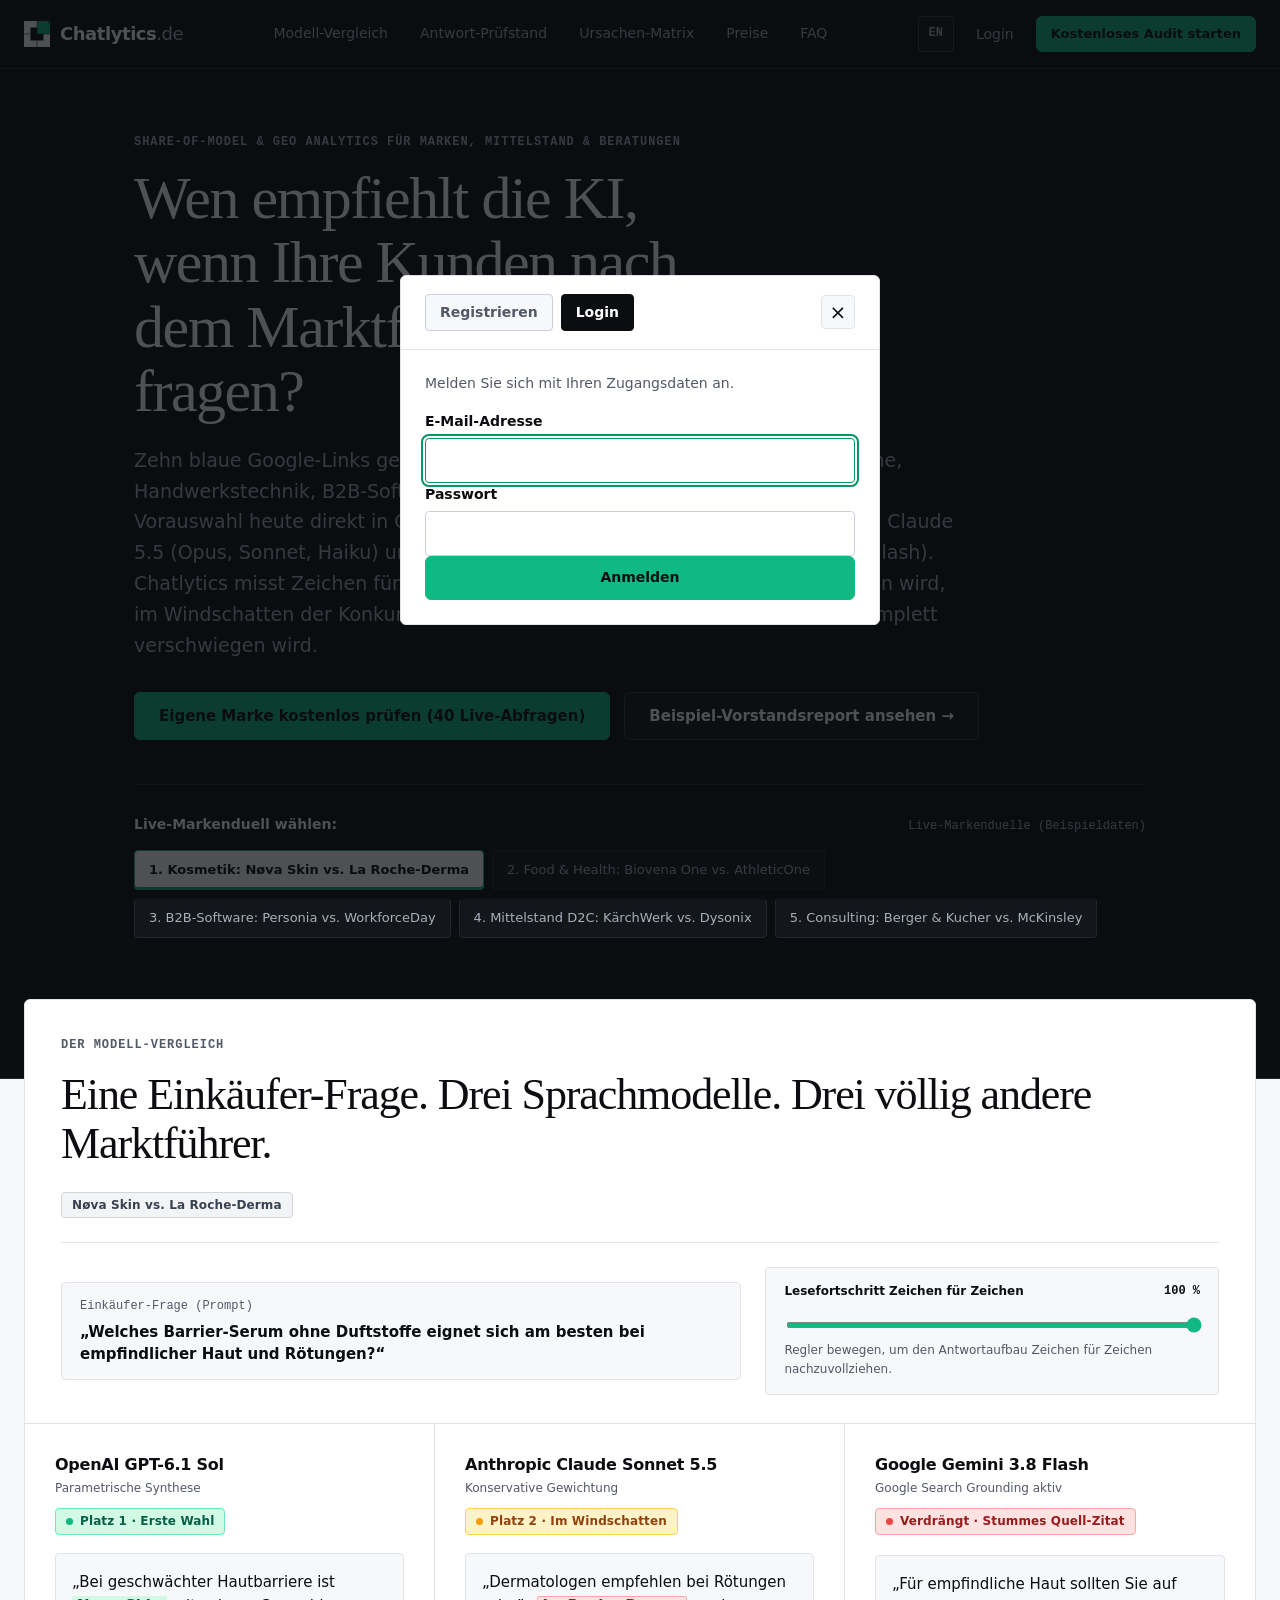
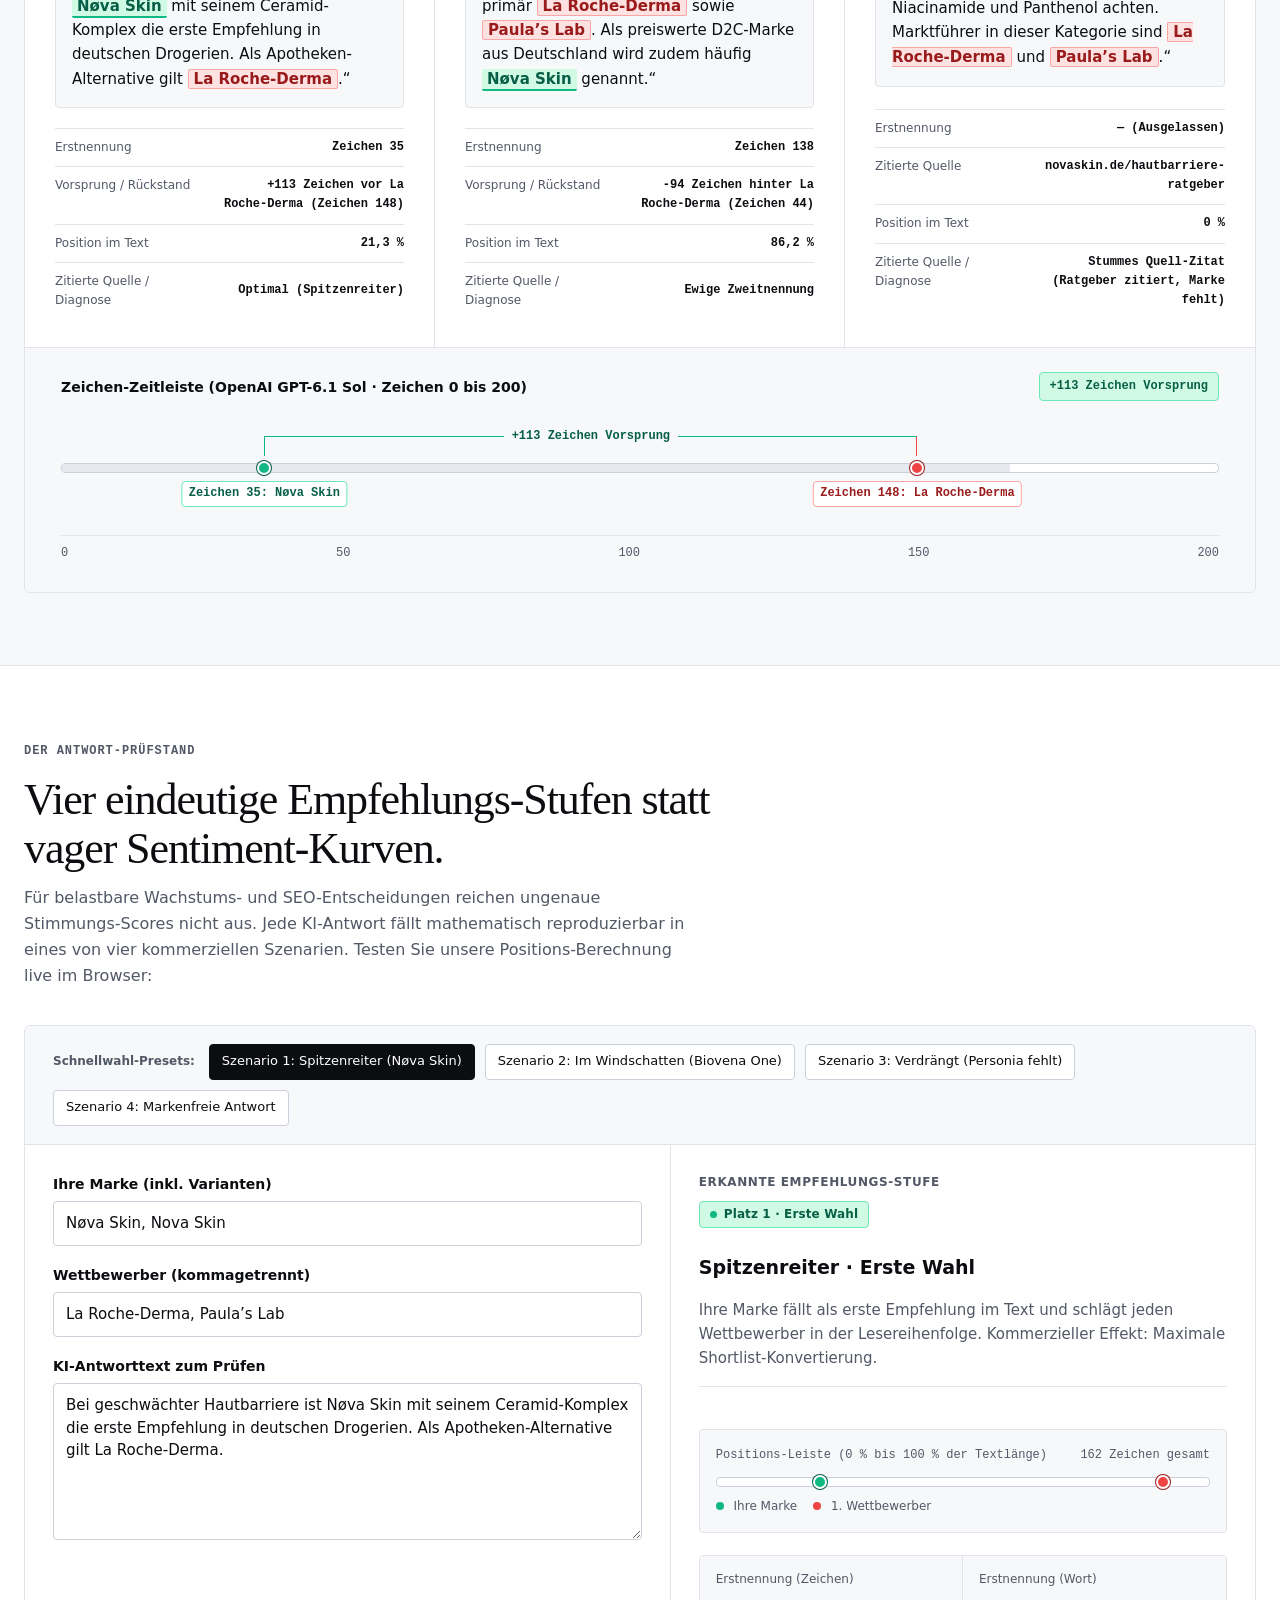
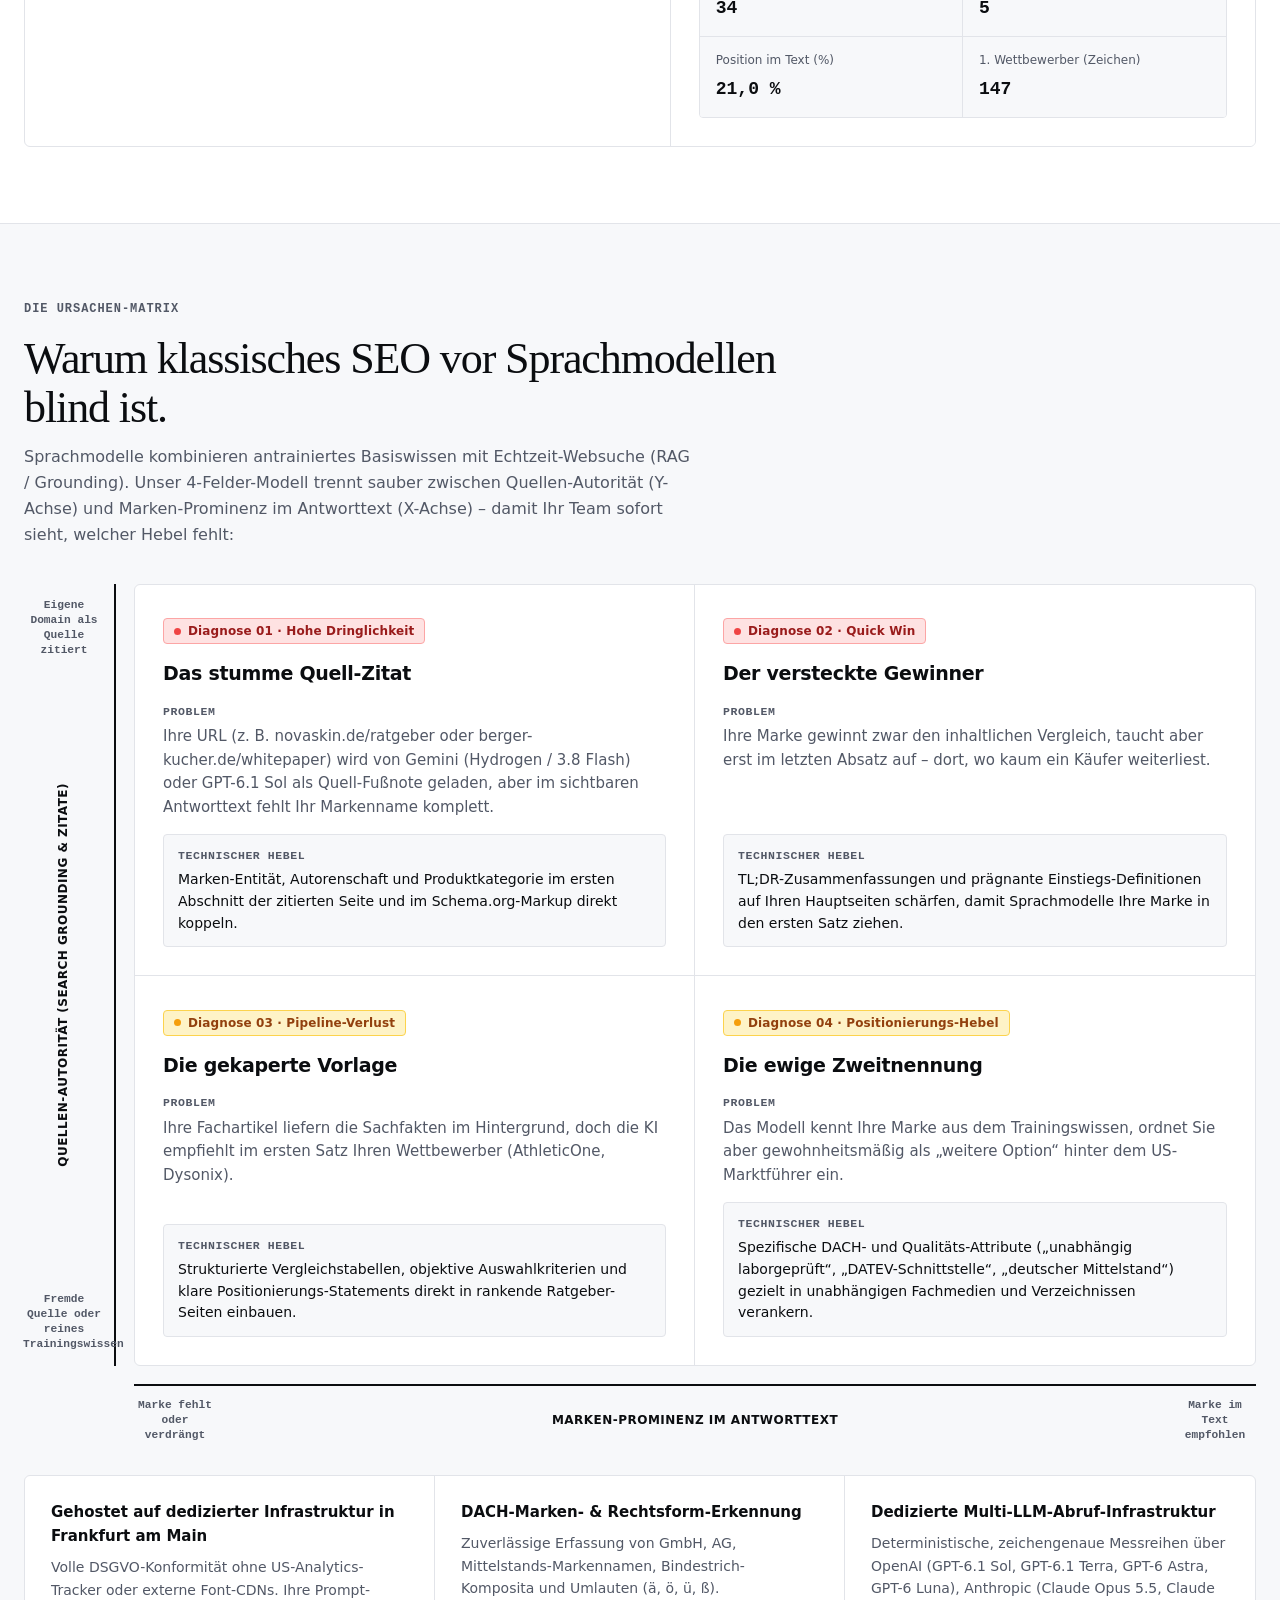
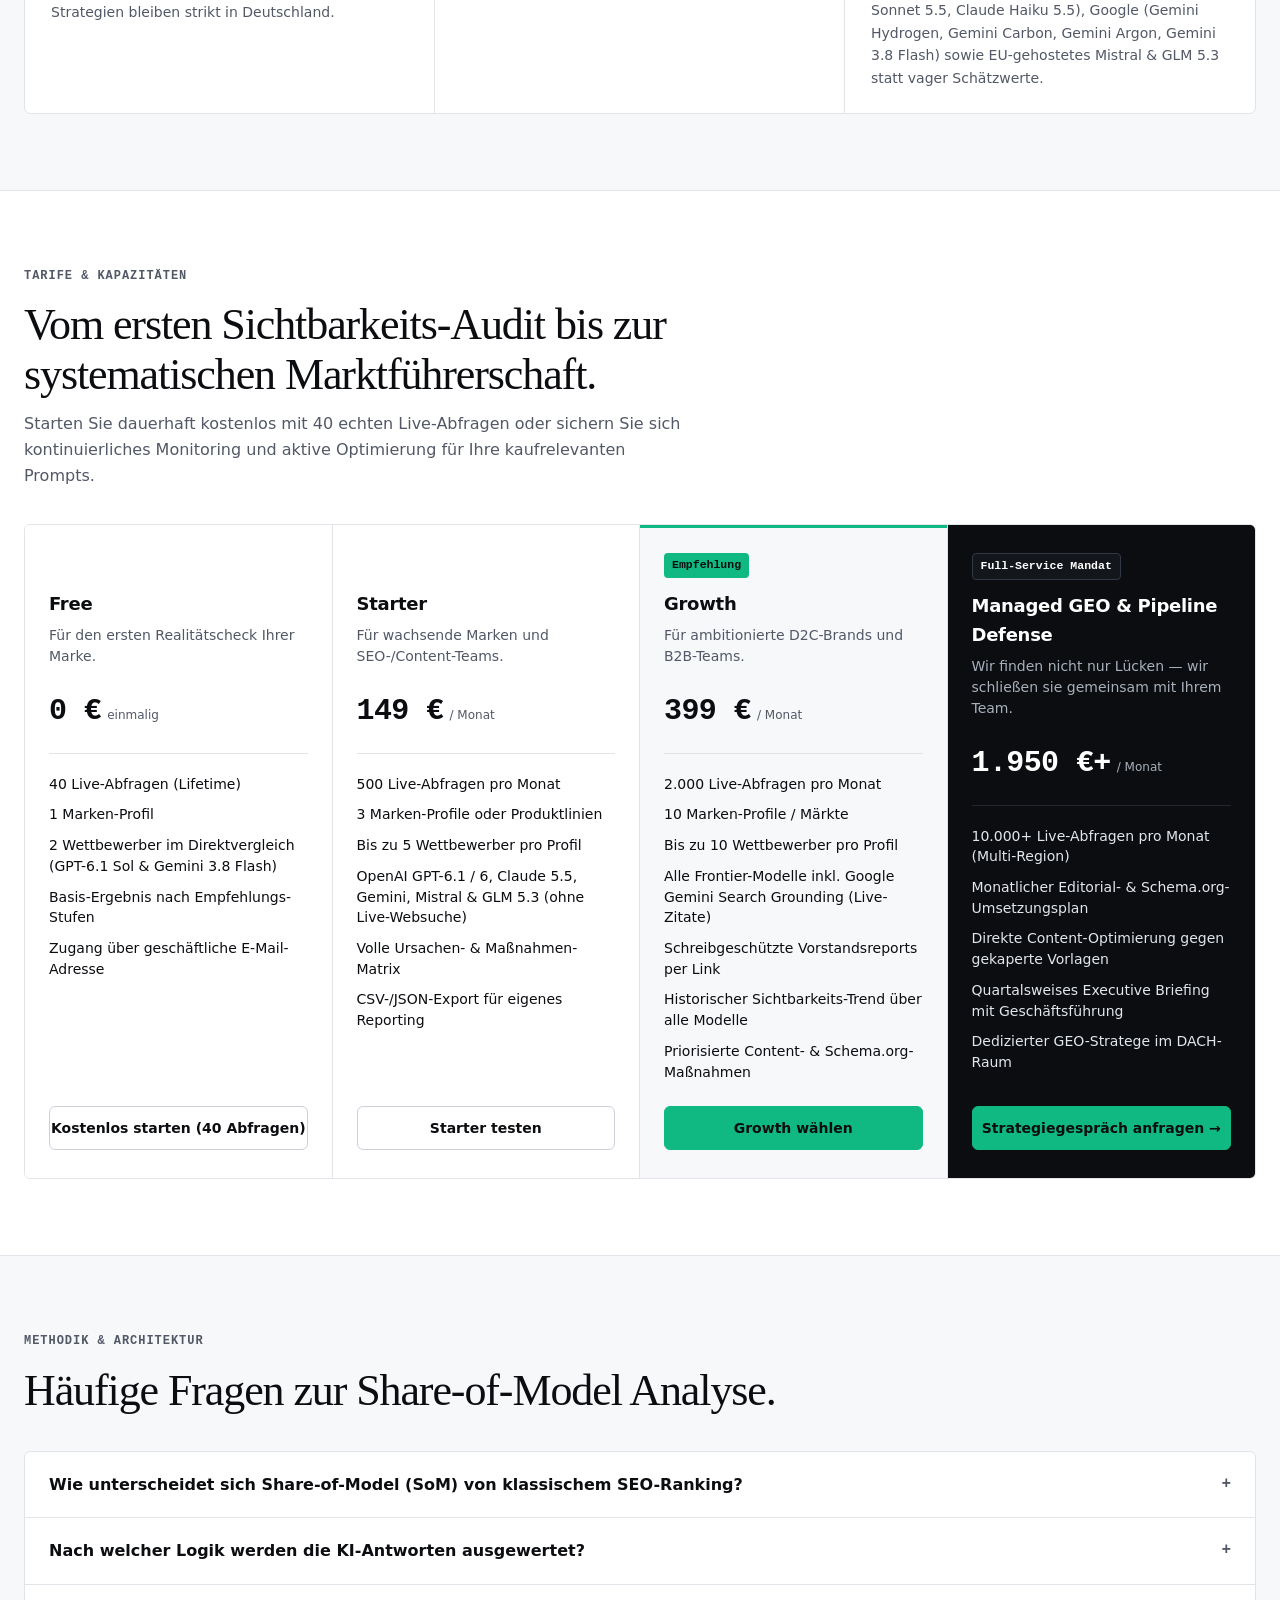
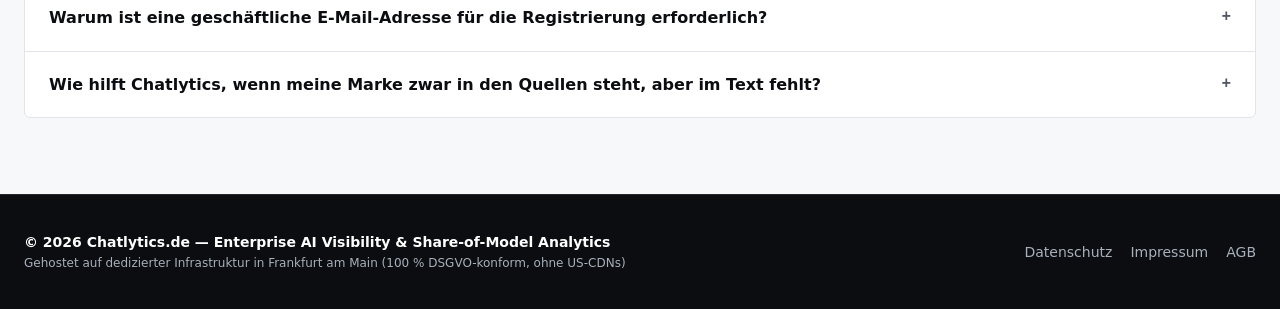
==== admin.html @ ea16ecf1 "feat: add input/output token telemetry and irreversible stop/archive/90d-delete lifecycle" ====
<!DOCTYPE html>
<html lang="de">
<head>
  <meta charset="UTF-8">
  <meta name="viewport" content="width=device-width, initial-scale=1.0">
  <title data-i18n="admin.meta_title">Chatlytics.de — Owner Cockpit & Systemverwaltung</title>
  <meta name="description" content="Chatlytics Owner Cockpit: Benutzerverwaltung, Guthabenanpassung, schreibgeschützte Vorstandsreport-Links und Demodaten-Generator.">
  <link rel="icon" href="assets/favicon.svg" type="image/svg+xml">
  <link rel="stylesheet" href="assets/css/app.css">
</head>
<body class="admin-body">
  <!-- Top Navigation Bar -->
  <header class="navbar">
    <div class="container navbar-inner">
      <div class="navbar-brand">
        <a href="index.html" class="logo" aria-label="Chatlytics.de Startseite">
          <svg class="logo-mark" width="26" height="26" viewBox="0 0 100 100" fill="none" aria-hidden="true">
            <g fill="currentColor">
              <path d="M0 0H49V25H25V49H0Z"/>
              <path d="M0 51H25V75H49V100H0Z"/>
              <path d="M51 75H75V51H100V100H51Z"/>
            </g>
            <path fill="#10B981" fill-rule="evenodd" d="M51 0H100V49H51ZM88.6 3.2H96.8V11.4Z"/>
          </svg>
          <span>Chatlytics<span class="logo-tld">.de</span></span>
        </a>
        <span class="badge badge-admin" data-i18n="admin.badge_owner">Owner Cockpit</span>
      </div>

      <nav class="navbar-nav" aria-label="Verwaltungsnavigation">
        <a href="dashboard.html" class="nav-link" data-i18n="nav.dashboard">Dashboard</a>
        <a href="admin.html" class="nav-link active" data-i18n="nav.admin">Administration</a>
      </nav>

      <div class="navbar-actions">
        <!-- Language Switcher -->
        <div class="lang-switch">
          <button id="btn-lang-de" type="button" class="btn-lang active" data-lang="de">DE</button>
          <span class="lang-divider">/</span>
          <button id="btn-lang-en" type="button" class="btn-lang" data-lang="en">EN</button>
        </div>

        <!-- Current User Profile & Logout -->
        <div class="user-profile-menu">
          <span id="nav-user-email" class="user-email-text">admin@chatlytics.de</span>
          <button id="btn-logout" type="button" class="btn btn-sm btn-dark-outline" data-i18n="auth.logout">Abmelden</button>
        </div>
      </div>
    </div>
  </header>

  <!-- Main Container -->
  <main class="container admin-main">
    <!-- Page Header & Action Bar -->
    <section class="admin-header-section">
      <div class="admin-header-text">
        <h1 data-i18n="admin.page_title">Owner Cockpit & Systemverwaltung</h1>
        <p class="admin-subtitle" data-i18n="admin.page_subtitle">
          Zentrale Verwaltung von Mandanten, Guthaben, schreibgeschützten Vorstandsreport-Links und Demodaten.
        </p>
      </div>
      <div class="admin-header-actions">
        <button id="btn-seed-demo" class="btn btn-primary btn-seed-demo">
          <svg width="13" height="13" viewBox="0 0 16 16" fill="none" stroke="currentColor" stroke-width="1.75" aria-hidden="true">
            <polygon points="9,1 3,9 8,9 7,15 13,7 8,7"/>
          </svg>
          <span id="btn-seed-demo-text" data-i18n="admin.btn_seed_demo">Demodaten generieren</span>
        </button>
      </div>
    </section>

    <!-- Platform KPI Overview Cards -->
    <section class="kpi-grid admin-kpi-grid" aria-label="Plattform Kennzahlen">
      <div class="kpi-card" id="card-kpi-users">
        <div class="kpi-label" data-i18n="admin.kpi_users_label">Registrierte Benutzer</div>
        <div class="kpi-value" id="kpi-total-users">—</div>
        <div class="kpi-subtext" data-i18n="admin.kpi_users_sub">Aktive Mandantenkonten</div>
      </div>

      <div class="kpi-card" id="card-kpi-configs">
        <div class="kpi-label" data-i18n="admin.kpi_configs_label">Tracking-Konfigurationen</div>
        <div class="kpi-value" id="kpi-total-configs">—</div>
        <div class="kpi-subtext" data-i18n="admin.kpi_configs_sub">Überwachte Prompt-Keywords</div>
      </div>

      <div class="kpi-card" id="card-kpi-runs">
        <div class="kpi-label" data-i18n="admin.kpi_runs_label">Ausgeführte Runs</div>
        <div class="kpi-value" id="kpi-total-runs">—</div>
        <div class="kpi-subtext" data-i18n="admin.kpi_runs_sub">LLM-Audits gesamt</div>
      </div>

      <div class="kpi-card" id="card-kpi-credits">
        <div class="kpi-label" data-i18n="admin.kpi_credits_label">Verfügbare Credits</div>
        <div class="kpi-value" id="kpi-total-credits">—</div>
        <div class="kpi-subtext" data-i18n="admin.kpi_credits_sub">Im Umlauf befindlich</div>
      </div>
    </section>

    <!-- User Directory Table Section -->
    <section class="admin-table-section">
      <div class="section-toolbar">
        <div class="toolbar-title-group">
          <h2 data-i18n="admin.table_title">Benutzerverzeichnis</h2>
          <span id="user-count-badge" class="badge badge-secondary">0 Benutzer</span>
        </div>

        <div class="toolbar-search-group">
          <label for="input-user-search" class="visually-hidden" data-i18n="admin.search_label">Benutzer suchen</label>
          <div class="search-input-wrapper">
            <span class="search-icon" aria-hidden="true">
              <svg width="14" height="14" viewBox="0 0 16 16" fill="none" stroke="currentColor" stroke-width="1.75">
                <circle cx="7" cy="7" r="4.5"/>
                <path d="M10.5 10.5L14 14"/>
              </svg>
            </span>
            <input 
              type="search" 
              id="input-user-search" 
              class="form-input search-input" 
              placeholder="Suche nach E-Mail oder Unternehmen..."
              data-i18n-placeholder="admin.search_placeholder"
              autocomplete="off"
            >
          </div>
        </div>
      </div>

      <!-- Users Table Wrapper (Responsive) -->
      <div class="table-responsive" id="users-table-container">
        <table class="table users-table" id="users-table">
          <thead>
            <tr>
              <th scope="col" style="width: 60px;">ID</th>
              <th scope="col" data-i18n="admin.col_email">E-Mail</th>
              <th scope="col" data-i18n="admin.col_company">Unternehmen</th>
              <th scope="col" data-i18n="admin.col_tier">Tarif</th>
              <th scope="col" data-i18n="admin.col_credits">Credits</th>
              <th scope="col" data-i18n="admin.col_runs">Runs</th>
              <th scope="col" data-i18n="admin.col_status">Status</th>
              <th scope="col" data-i18n="admin.col_created">Registriert</th>
              <th scope="col" class="text-right" data-i18n="admin.col_actions">Aktionen</th>
            </tr>
          </thead>
          <tbody id="users-tbody">
            <!-- Dynamically populated via assets/js/admin.js -->
          </tbody>
        </table>

        <!-- Empty State Container (Displayed when 0 users match) -->
        <div id="users-empty-state" class="empty-state" style="display: none;">
          <div class="empty-state-icon" aria-hidden="true">
            <svg width="22" height="22" viewBox="0 0 24 24" fill="none" stroke="currentColor" stroke-width="1.75">
              <circle cx="9" cy="8" r="4"/>
              <path d="M2 20c0-3.5 3.5-6 7-6s7 2.5 7 6M17 8a3 3 0 010 6M22 20c0-2.5-2-4.5-4.5-5"/>
            </svg>
          </div>
          <h3 class="empty-state-title" data-i18n="admin.empty_title">Keine Benutzerkonten gefunden</h3>
          <p class="empty-state-desc" data-i18n="admin.empty_desc">
            Es wurden keine Benutzerkonten gefunden. Passen Sie die Suche an oder generieren Sie realistische Demodaten.
          </p>
          <button id="btn-empty-seed-demo" class="btn btn-secondary">
            <span data-i18n="admin.btn_seed_demo">Demodaten generieren</span>
          </button>
        </div>
      </div>

      <!-- Pagination Controls -->
      <nav class="pagination-bar" id="users-pagination" aria-label="Benutzer Pagination">
        <button id="btn-page-prev" class="btn btn-sm btn-outline" disabled data-i18n="pagination.prev">← Zurück</button>
        <span id="page-indicator" class="page-indicator">Seite 1 von 1</span>
        <button id="btn-page-next" class="btn btn-sm btn-outline" disabled data-i18n="pagination.next">Weiter →</button>
      </nav>
    </section>
  </main>

  <!-- Credit Adjustment Modal Dialog -->
  <div id="credit-modal" class="modal-backdrop" style="display: none;" role="dialog" aria-modal="true" aria-labelledby="credit-modal-title">
    <div class="modal-dialog">
      <div class="modal-header">
        <h3 id="credit-modal-title" class="modal-title" data-i18n="admin.modal_credit_title">Credits anpassen</h3>
        <button type="button" class="btn-close" id="btn-credit-modal-close" aria-label="Schließen">✕</button>
      </div>
      <form id="form-adjust-credits" class="modal-body">
        <input type="hidden" id="credit-user-id" value="">
        <div class="form-info-row">
          <span class="info-label" data-i18n="admin.modal_user_label">Benutzer:</span>
          <strong id="credit-user-email" class="info-value">—</strong>
        </div>
        <div class="form-info-row">
          <span class="info-label" data-i18n="admin.modal_current_credits">Aktuelles Guthaben:</span>
          <span id="credit-current-balance" class="badge badge-primary">0</span>
        </div>

        <div class="form-group">
          <label for="input-credit-delta" class="form-label" data-i18n="admin.modal_delta_label">Guthaben-Änderung (Delta +/-):</label>
          <input 
            type="number" 
            id="input-credit-delta" 
            name="delta" 
            class="form-input" 
            placeholder="z. B. +50 oder -20" 
            required 
            step="1"
          >
          <small class="form-hint" data-i18n="admin.modal_delta_hint">
            Positive Werte addieren Credits, negative Werte ziehen Credits ab (minimaler Endwert: 0).
          </small>
        </div>

        <div class="form-group">
          <label for="input-credit-reason" class="form-label" data-i18n="admin.modal_reason_label">Begründung (optional):</label>
          <input 
            type="text" 
            id="input-credit-reason" 
            name="reason" 
            class="form-input" 
            placeholder="z. B. Testguthaben, Kulanz, Upgrade" 
            maxlength="255"
          >
        </div>

        <div class="modal-footer">
          <button type="button" id="btn-credit-cancel" class="btn btn-outline" data-i18n="common.cancel">Abbrechen</button>
          <button type="submit" id="btn-credit-submit" class="btn btn-primary" data-i18n="admin.modal_credit_save">Credits speichern</button>
        </div>
      </form>
    </div>
  </div>

  <!-- Magic Audit Link Generator Modal Dialog -->
  <div id="magic-audit-modal" class="modal-backdrop" style="display: none;" role="dialog" aria-modal="true" aria-labelledby="magic-modal-title">
    <div class="modal-dialog">
      <div class="modal-header">
        <h3 id="magic-modal-title" class="modal-title" data-i18n="admin.modal_magic_title">Vorstandsreport-Link</h3>
        <button type="button" class="btn-close" id="btn-magic-modal-close" aria-label="Schließen">✕</button>
      </div>
      <div class="modal-body">
        <p class="modal-description" data-i18n="admin.modal_magic_desc">
          Dieser sichere Link gewährt schreibgeschützten Zugriff auf das Client-Dashboard dieses Kontos ohne Anmeldedaten:
        </p>
        <div class="share-url-container">
          <input type="text" id="input-magic-url" class="form-input magic-url-input" readonly>
          <button id="btn-copy-magic-url" class="btn btn-secondary">
            <span id="btn-copy-magic-text" data-i18n="admin.modal_magic_copy">Kopieren</span>
          </button>
        </div>
        <div class="magic-link-test-row">
          <a id="link-magic-preview" href="#" target="_blank" rel="noopener noreferrer" class="link-preview" data-i18n="admin.modal_magic_open">
            In neuem Tab öffnen ↗
          </a>
        </div>
      </div>
      <div class="modal-footer">
        <button type="button" id="btn-magic-close" class="btn btn-outline" data-i18n="common.close">Schließen</button>
      </div>
    </div>
  </div>

  <!-- Per-User Run & Token Telemetry Inspector Modal -->
  <div id="run-token-modal" class="modal-backdrop" style="display: none;" role="dialog" aria-modal="true" aria-labelledby="run-token-modal-title">
    <div class="modal-dialog" style="max-width: 980px; width: 95%;">
      <div class="modal-header">
        <h3 id="run-token-modal-title" class="modal-title" data-i18n="admin.modal_tokens_title">Runs &amp; Token-Telemetrie (Prompt / Brand-Keyword Paar pro LLM)</h3>
        <button type="button" class="btn-close" id="btn-run-token-modal-close" aria-label="Schließen">✕</button>
      </div>
      <div class="modal-body">
        <div class="form-info-row" style="display: flex; justify-content: space-between; align-items: center; flex-wrap: wrap; gap: 0.75rem; margin-bottom: 1rem;">
          <div>
            <span class="info-label" data-i18n="admin.modal_user_label">Benutzer:</span>
            <strong id="run-token-user-email" class="info-value font-mono">—</strong>
          </div>
          <div>
            <span class="info-label">Physische Tabelle:</span>
            <code id="run-token-table-name" class="badge badge-secondary font-mono">user_results_0</code>
          </div>
        </div>

        <div class="kpi-grid" style="grid-template-columns: repeat(auto-fit, minmax(170px, 1fr)); gap: 0.75rem; margin-bottom: 1rem;">
          <div class="card kpi-card" style="padding: 0.75rem 1rem;">
            <span class="kpi-title">Gesamt-Runs</span>
            <div class="kpi-value font-mono" id="run-token-total-runs" style="font-size: 1.35rem;">0</div>
          </div>
          <div class="card kpi-card" style="padding: 0.75rem 1rem;">
            <span class="kpi-title">Input Tokens (Gesamt)</span>
            <div class="kpi-value font-mono" id="run-token-total-input" style="font-size: 1.35rem;">0</div>
          </div>
          <div class="card kpi-card" style="padding: 0.75rem 1rem;">
            <span class="kpi-title">Output Tokens (Gesamt)</span>
            <div class="kpi-value font-mono" id="run-token-total-output" style="font-size: 1.35rem;">0</div>
          </div>
          <div class="card kpi-card" style="padding: 0.75rem 1rem;">
            <span class="kpi-title">Cached Input Tokens</span>
            <div class="kpi-value font-mono" id="run-token-total-cached" style="font-size: 1.35rem;">0</div>
          </div>
        </div>

        <div class="table-responsive" style="max-height: 440px; overflow-y: auto;">
          <table class="data-table" id="run-token-table">
            <thead>
              <tr>
                <th>Zeitpunkt</th>
                <th>Konfiguration</th>
                <th>Marke &amp; Prompt</th>
                <th>LLM / Strategie</th>
                <th class="text-right">Input Tokens</th>
                <th class="text-right">Output Tokens</th>
                <th class="text-right">Cached Tokens</th>
              </tr>
            </thead>
            <tbody id="run-token-tbody">
              <tr>
                <td colspan="7" class="text-center text-muted">Keine Run-Daten geladen.</td>
              </tr>
            </tbody>
          </table>
        </div>
      </div>
      <div class="modal-footer">
        <button type="button" id="btn-run-token-close" class="btn btn-outline" data-i18n="common.close">Schließen</button>
      </div>
    </div>
  </div>

  <!-- Toast Notification Container -->
  <div id="toast-container" class="toast-container" aria-live="polite" aria-atomic="true"></div>

  <footer class="footer">
    <div class="container footer-inner">
      <div class="footer-brand" data-i18n="footer.copyright">© 2026 Chatlytics.de — Share-of-Model &amp; GEO Intelligence</div>
      <div class="footer-infra" data-i18n="footer.infra">Gehostet auf dedizierter Infrastruktur in Frankfurt am Main · Keine externen Font-CDNs oder Drittanbieter-Tracker.</div>
    </div>
  </footer>

  <!-- Modular Scripts -->
  <script type="module" src="assets/js/notifications.js"></script>
  <script type="module" src="assets/js/i18n.js"></script>
  <script type="module" src="assets/js/api-client.js"></script>
  <script type="module" src="assets/js/auth.js"></script>
  <script defer src="assets/js/admin.js"></script>
</body>
</html>
---- assets/css/app.css ----
/**
 * assets/css/app.css
 * Chatlytics.de — Semantic Design System (Obsidian / Alabaster / First Choice Emerald)
 *
 * Design Principles:
 * - Semantic token architecture (--bg-canvas, --bg-surface, --text-primary, --color-primary, etc.)
 *   enabling effortless Light/Dark Mode switching via [data-theme="dark"].
 * - Neutrals: Obsidian (#0B0D10), Alabaster (#F7F8FA), Slate Gray (#525866), Hairline Border (#E2E4E9).
 * - Brand & Action: First Choice Emerald (#10B981) with WCAG AAA Obsidian ink (#0B0D10).
 * - Semantic Feedback: Success (#10B981), Warning (#F59E0B), Error (#EF4444).
 * - 100% Zero-CDN self-contained font stacks, structural 1px hairlines, and WCAG 2.2 AA/AAA contrast.
 */

/* ==========================================================================
   1. DESIGN TOKENS (Semantic Theme Layer + Legacy Aliases)
   ========================================================================== */
:root,
[data-theme="light"] {
  /* Semantic Surface & Canvas Tokens */
  --bg-canvas:                 #F7F8FA; /* Alabaster / Off-White */
  --bg-surface:                #FFFFFF; /* Analytical surface / card */
  --bg-surface-subtle:         #F1F3F6;
  --bg-surface-hover:          #E8ECF2;
  --bg-progress-track:         #E6EAF0;
  --bg-inverse:                #0B0D10; /* Obsidian / Tiefschwarz */
  --bg-inverse-elevated:       #13161B;
  --bg-inverse-hover:          #1A1E26;
  --bg-overlay:                rgba(11, 13, 16, 0.72);

  /* Semantic Typography Tokens */
  --text-primary:              #0B0D10; /* Obsidian headings & primary values */
  --text-secondary:            #525866; /* Slate Gray body copy & secondary labels */
  --text-muted:                #646B7A; /* Tertiary metadata (AA compliant) */
  --text-on-inverse:           #FFFFFF;
  --text-on-inverse-secondary: #A8B0BC;
  --text-on-inverse-muted:     #949BA6;
  --text-on-inverse-soft:      #E2E6ED;

  /* Semantic Border Tokens */
  --border-default:            #E2E4E9; /* Hairline Border */
  --border-strong:             #CBD0DA;
  --border-inverse:            #22262E;
  --border-inverse-strong:     #323844;

  /* Primary Brand & Interaction Tokens (First Choice Emerald) */
  --color-primary:             #10B981;
  --color-primary-hover:       #0EA572;
  --color-primary-fg:          #0B0D10; /* 7.53:1 WCAG AAA contrast on #10B981 */
  --color-primary-text:        #047857; /* 5.48:1 WCAG AA link text on #FFFFFF */
  --color-focus-ring:          #059669; /* 3.77:1 UI component contrast on #FFFFFF */
  --color-primary-tint:        #D1FAE5;
  --color-primary-border:      #6EE7B7;

  /* Semantic Status & Feedback Tokens */
  --color-success:             #10B981;
  --color-success-bg:          #D1FAE5;
  --color-success-border:      #6EE7B7;
  --color-success-text:        #065F46;

  --color-warning:             #F59E0B;
  --color-warning-bg:          #FEF3C7;
  --color-warning-border:      #FCD34D;
  --color-warning-text:        #92400E;

  --color-error:               #EF4444;
  --color-error-bg:            #FEE2E2;
  --color-error-border:        #FCA5A5;
  --color-error-text:          #991B1B;

  --color-neutral:             #525866;
  --color-neutral-bg:          #F3F4F6;
  --color-neutral-border:      #D1D5DB;
  --color-neutral-text:        #374151;

  /* Legacy Alias Tokens (Backwards Compatibility) */
  --bg-obsidian:               var(--bg-inverse);
  --bg-obsidian-elevated:      var(--bg-inverse-elevated);
  --bg-obsidian-hover:         var(--bg-inverse-hover);
  --border-obsidian:           var(--border-inverse);
  --border-obsidian-light:     var(--border-inverse-strong);
  --text-primary-light:        var(--text-on-inverse);
  --text-secondary-light:      var(--text-on-inverse-secondary);
  --text-muted-light:          var(--text-on-inverse-muted);
  --bg-alabaster:              var(--bg-canvas);
  --bg-paper:                  var(--bg-surface);
  --bg-subtle:                 var(--bg-surface-subtle);
  --border-hairline:           var(--border-default);
  --border-hairline-strong:    var(--border-strong);
  --text-primary-dark:         var(--text-primary);
  --text-secondary-dark:       var(--text-secondary);
  --text-tertiary-dark:        var(--text-muted);
  --accent-action:             var(--color-primary);
  --accent-action-hover:       var(--color-primary-hover);
  --accent-focus:              var(--color-focus-ring);
  --accent-link:               var(--color-primary-text);
  --status-win-text:           var(--color-success-text);
  --status-win-bg:             var(--color-success-bg);
  --status-win-border:         var(--color-success-border);
  --status-win-dot:            var(--color-success);
  --status-halo-text:          var(--color-warning-text);
  --status-halo-bg:            var(--color-warning-bg);
  --status-halo-border:        var(--color-warning-border);
  --status-halo-dot:           var(--color-warning);
  --status-loss-text:          var(--color-error-text);
  --status-loss-bg:            var(--color-error-bg);
  --status-loss-border:        var(--color-error-border);
  --status-loss-dot:           var(--color-error);
  --status-neutral-text:       var(--color-neutral-text);
  --status-neutral-bg:         var(--color-neutral-bg);
  --status-neutral-border:     var(--color-neutral-border);
  --status-neutral-dot:        var(--color-neutral);

  /* Typography Stacks (Zero-CDN Local-First + System Fallbacks) */
  --font-serif: 'Instrument Serif', 'Newsreader', Georgia, 'Times New Roman', serif;
  --font-sans:  'Plus Jakarta Sans', 'Inter', system-ui, -apple-system, BlinkMacSystemFont, "Segoe UI", Roboto, "Helvetica Neue", Arial, sans-serif;
  --font-mono:  'JetBrains Mono', ui-monospace, 'SFMono-Regular', Menlo, Monaco, Consolas, "Liberation Mono", "Courier New", monospace;

  /* Fluid Type Scale */
  --text-xs:   0.75rem;                                    /* 12px */
  --text-sm:   0.875rem;                                   /* 14px */
  --text-base: 1rem;                                       /* 16px */
  --text-lg:   clamp(1.0625rem, 0.35vw + 0.98rem, 1.1875rem);
  --text-xl:   clamp(1.1875rem, 0.6vw + 1.04rem, 1.375rem);
  --text-2xl:  clamp(1.5rem, 1.4vw + 1.15rem, 2.05rem);
  --text-3xl:  clamp(1.85rem, 2.3vw + 1.25rem, 2.75rem);
  --text-hero: clamp(2.35rem, 3.6vw + 1.3rem, 3.75rem);

  /* Spacing & Layout */
  --container-max: 1280px;
  --radius-sm:     4px;
  --radius-md:     6px;
  --radius-lg:     8px;
  --radius-pill:   9999px;

  /* Transitions */
  --ease-out:        cubic-bezier(0.22, 1, 0.36, 1);
  --transition-fast: 150ms var(--ease-out);
  --transition-med:  240ms var(--ease-out);
}

/* Dark Mode Semantic Overrides */
[data-theme="dark"] {
  --bg-canvas:                 #0B0D10;
  --bg-surface:                #13161B;
  --bg-surface-subtle:         #1A1E26;
  --bg-surface-hover:          #222732;
  --bg-progress-track:         #22262E;
  --bg-overlay:                rgba(11, 13, 16, 0.84);

  --text-primary:              #F7F8FA;
  --text-secondary:            #A8B0BC;
  --text-muted:                #949BA6;

  --border-default:            #22262E;
  --border-strong:             #323844;

  --color-primary-text:        #34D399;
  --color-focus-ring:          #10B981;
  --color-primary-tint:        rgba(16, 185, 129, 0.14);
  --color-primary-border:      #065F46;

  --color-success-bg:          rgba(16, 185, 129, 0.14);
  --color-success-border:      #065F46;
  --color-success-text:        #6EE7B7;

  --color-warning-bg:          rgba(245, 158, 11, 0.14);
  --color-warning-border:      #92400E;
  --color-warning-text:        #FCD34D;

  --color-error-bg:            rgba(239, 68, 68, 0.14);
  --color-error-border:        #991B1B;
  --color-error-text:          #FCA5A5;

  --color-neutral-bg:          #1A1E26;
  --color-neutral-border:      #323844;
  --color-neutral-text:        #CBD5E1;
}

/* ==========================================================================
   2. RESET & BASE TYPOGRAPHY
   ========================================================================== */
*,
*::before,
*::after {
  box-sizing: border-box;
}

html {
  scroll-behavior: smooth;
  -webkit-text-size-adjust: 100%;
}

body {
  margin: 0;
  font-family: var(--font-sans);
  font-size: var(--text-base);
  line-height: 1.6;
  color: var(--text-primary);
  background-color: var(--bg-canvas);
  -webkit-font-smoothing: antialiased;
  -moz-osx-font-smoothing: grayscale;
}

h1, h2, h3, h4, p, ul, ol, figure, blockquote {
  margin: 0;
}

ul, ol {
  padding: 0;
  list-style: none;
}

a {
  color: inherit;
  text-decoration: none;
}

button,
input,
select,
textarea {
  font: inherit;
  color: inherit;
}

button {
  cursor: pointer;
}

input[type="checkbox"],
input[type="radio"] {
  accent-color: var(--color-primary);
}

.legal-prose a,
.modal-body a[href^="mailto:"],
.link-preview {
  color: var(--color-primary-text);
  text-decoration: underline;
  text-underline-offset: 2px;
}

.legal-prose a:hover,
.modal-body a[href^="mailto:"]:hover,
.link-preview:hover {
  color: var(--color-primary);
}

/* Accessible Skip Link */
.skip-link {
  position: absolute;
  top: -100px;
  left: 16px;
  z-index: 9999;
  padding: 10px 16px;
  background: var(--bg-surface);
  color: var(--text-primary);
  border: 2px solid var(--color-focus-ring);
  border-radius: var(--radius-sm);
  font-size: var(--text-sm);
  font-weight: 600;
}

.skip-link:focus {
  top: 12px;
}

:focus-visible {
  outline: 2px solid var(--color-focus-ring);
  outline-offset: 2px;
}

.sr-only,
.visually-hidden {
  position: absolute;
  width: 1px;
  height: 1px;
  padding: 0;
  margin: -1px;
  overflow: hidden;
  clip: rect(0, 0, 0, 0);
  white-space: nowrap;
  border: 0;
}

.hidden {
  display: none !important;
}

.font-mono {
  font-family: var(--font-mono);
  font-variant-numeric: tabular-nums;
}

.font-serif {
  font-family: var(--font-serif);
}

.text-xs { font-size: var(--text-xs); }
.text-sm { font-size: var(--text-sm); }
.text-right { text-align: right; }
.text-center { text-align: center; }
.text-muted { color: var(--text-secondary); }

/* Scroll target offset below sticky header */
[id] {
  scroll-margin-top: 84px;
}

/* ==========================================================================
   3. CONTAINERS & GRID STRUCTURE
   ========================================================================== */
.container {
  width: 100%;
  max-width: var(--container-max);
  margin-inline: auto;
  padding-inline: 24px;
}

.container-fluid {
  width: 100%;
  max-width: 1440px;
  margin-inline: auto;
  padding-inline: 24px;
}

/* ==========================================================================
   4. BUTTONS & SEMANTIC BADGES
   ========================================================================== */
.btn {
  display: inline-flex;
  align-items: center;
  justify-content: center;
  gap: 8px;
  min-height: 44px;
  padding: 10px 20px;
  border-radius: var(--radius-md);
  border: 1px solid transparent;
  font-size: var(--text-sm);
  font-weight: 600;
  line-height: 1.2;
  transition: background-color var(--transition-fast), border-color var(--transition-fast), color var(--transition-fast), transform var(--transition-fast);
  white-space: nowrap;
}

.btn:disabled {
  opacity: 0.55;
  cursor: not-allowed;
}

.btn-sm {
  min-height: 36px;
  padding: 7px 14px;
  font-size: 0.8125rem;
}

.btn-lg {
  min-height: 48px;
  padding: 13px 24px;
  font-size: 0.9375rem;
}

.btn-block {
  width: 100%;
}

/* Primary Action (First Choice Emerald #10B981 with Obsidian AAA Ink) */
.btn-primary {
  background-color: var(--color-primary);
  color: var(--color-primary-fg);
  border-color: var(--color-primary);
}

.btn-primary:hover:not(:disabled) {
  background-color: var(--color-primary-hover);
  border-color: var(--color-primary-hover);
}

/* Primary Action on Dark Obsidian Surfaces */
.btn-light {
  background-color: var(--text-on-inverse);
  color: var(--text-primary);
  border-color: var(--text-on-inverse);
}

.btn-light:hover:not(:disabled) {
  background-color: var(--text-on-inverse-soft);
  border-color: var(--text-on-inverse-soft);
}

/* Secondary / Outline Buttons */
.btn-secondary {
  background-color: var(--bg-surface);
  color: var(--text-primary);
  border-color: var(--border-strong);
}

.btn-secondary:hover:not(:disabled) {
  background-color: var(--bg-surface-subtle);
  border-color: var(--text-primary);
}

.btn-outline {
  background-color: transparent;
  color: var(--text-primary);
  border-color: var(--border-strong);
}

.btn-outline:hover:not(:disabled) {
  background-color: var(--bg-surface-subtle);
}

.btn-dark-outline {
  background-color: var(--bg-inverse-elevated);
  color: var(--text-on-inverse);
  border-color: var(--border-inverse-strong);
}

.btn-dark-outline:hover:not(:disabled) {
  background-color: var(--bg-inverse-hover);
  border-color: var(--text-on-inverse-secondary);
}

.btn-ghost {
  background-color: transparent;
  color: var(--text-secondary);
  border-color: transparent;
}

.btn-ghost:hover:not(:disabled) {
  color: var(--text-primary);
  background-color: var(--bg-surface-subtle);
}

.btn-ghost-light {
  background-color: transparent;
  color: var(--text-on-inverse-secondary);
  border-color: transparent;
}

.btn-ghost-light:hover:not(:disabled) {
  color: var(--text-on-inverse);
  background-color: var(--bg-inverse-elevated);
}

/* Semantic Status Badges (Empfehlungs-Stufen & Diagnose) */
.badge,
.status-badge {
  display: inline-flex;
  align-items: center;
  gap: 7px;
  padding: 4px 10px;
  border-radius: var(--radius-sm);
  border: 1px solid var(--color-neutral-border);
  background-color: var(--color-neutral-bg);
  color: var(--color-neutral-text);
  font-size: var(--text-xs);
  font-weight: 600;
  line-height: 1.35;
  letter-spacing: 0.01em;
}

.status-dot {
  width: 7px;
  height: 7px;
  border-radius: 50%;
  flex-shrink: 0;
  background-color: var(--color-neutral);
}

.status-win,
.mece-direct-win,
.geo-none {
  background-color: var(--color-success-bg);
  color: var(--color-success-text);
  border-color: var(--color-success-border);
}
.status-win .status-dot,
.mece-direct-win .status-dot,
.geo-none .status-dot {
  background-color: var(--color-success);
}

.status-halo,
.mece-brand-halo,
.geo-trap,
.geo-buried {
  background-color: var(--color-warning-bg);
  color: var(--color-warning-text);
  border-color: var(--color-warning-border);
}
.status-halo .status-dot,
.mece-brand-halo .status-dot,
.geo-trap .status-dot,
.geo-buried .status-dot {
  background-color: var(--color-warning);
}

.status-loss,
.mece-competitor-takeover,
.geo-blindspot,
.geo-hijack {
  background-color: var(--color-error-bg);
  color: var(--color-error-text);
  border-color: var(--color-error-border);
}
.status-loss .status-dot,
.mece-competitor-takeover .status-dot,
.geo-blindspot .status-dot,
.geo-hijack .status-dot {
  background-color: var(--color-error);
}

.status-neutral,
.mece-generic,
.badge-neutral {
  background-color: var(--color-neutral-bg);
  color: var(--color-neutral-text);
  border-color: var(--color-neutral-border);
}
.status-neutral .status-dot,
.mece-generic .status-dot {
  background-color: var(--color-neutral);
}

.badge-success {
  background-color: var(--color-success-bg);
  color: var(--color-success-text);
  border-color: var(--color-success-border);
}

.badge-primary {
  background-color: var(--text-primary);
  color: var(--bg-surface);
  border-color: var(--text-primary);
}

.badge-secondary {
  background-color: var(--bg-surface-subtle);
  color: var(--text-secondary);
  border-color: var(--border-strong);
}

.badge-admin {
  background-color: var(--bg-inverse-elevated);
  color: var(--text-on-inverse);
  border-color: var(--border-inverse-strong);
}

/* ==========================================================================
   5. STICKY OBSIDIAN NAVBAR (Shared across Landing, Dashboard, Admin)
   ========================================================================== */
.navbar {
  position: sticky;
  top: 0;
  z-index: 100;
  background-color: var(--bg-inverse);
  border-bottom: 1px solid var(--border-inverse);
  color: var(--text-on-inverse);
}

.navbar-inner {
  display: flex;
  align-items: center;
  justify-content: space-between;
  gap: 20px;
  min-height: 68px;
}

.logo {
  display: inline-flex;
  align-items: center;
  gap: 10px;
  font-family: var(--font-sans);
  font-size: 1.125rem;
  font-weight: 700;
  letter-spacing: -0.025em;
  color: var(--text-on-inverse);
}

.logo-mark {
  width: 26px;
  height: 26px;
  flex-shrink: 0;
  display: block;
  color: var(--text-on-inverse);
}

.logo-tld {
  color: var(--text-on-inverse-secondary);
  font-weight: 500;
}

.nav-links {
  display: flex;
  align-items: center;
  gap: 28px;
}

.nav-links a,
.navbar-nav .nav-link {
  font-size: var(--text-sm);
  font-weight: 500;
  color: var(--text-on-inverse-secondary);
  padding: 6px 2px;
  border-bottom: 1px solid transparent;
  transition: color var(--transition-fast), border-color var(--transition-fast);
}

.nav-links a:hover,
.navbar-nav .nav-link:hover,
.navbar-nav .nav-link.active {
  color: var(--text-on-inverse);
  border-bottom-color: var(--color-primary);
}

.nav-actions {
  display: flex;
  align-items: center;
  gap: 10px;
}

.nav-login-link {
  padding: 8px 12px;
  font-size: var(--text-sm);
  font-weight: 500;
  color: var(--text-on-inverse-secondary);
  background: transparent;
  border: none;
  transition: color var(--transition-fast);
}

.nav-login-link:hover {
  color: var(--text-on-inverse);
}

.lang-toggle-btn {
  display: inline-flex;
  align-items: center;
  gap: 5px;
  min-height: 36px;
  padding: 5px 10px;
  border-radius: var(--radius-sm);
  border: 1px solid var(--border-inverse-strong);
  background-color: var(--bg-inverse-elevated);
  color: var(--text-on-inverse-secondary);
  font-family: var(--font-mono);
  font-size: var(--text-xs);
  font-weight: 600;
}

.lang-toggle-btn:hover {
  color: var(--text-on-inverse);
  border-color: var(--text-on-inverse-secondary);
}

.btn-mobile-menu {
  display: none;
  align-items: center;
  justify-content: center;
  width: 40px;
  height: 40px;
  border: 1px solid var(--border-inverse-strong);
  border-radius: var(--radius-sm);
  background: var(--bg-inverse-elevated);
  color: var(--text-on-inverse);
}

.mobile-nav-drawer {
  display: none;
  background-color: var(--bg-inverse-elevated);
  border-top: 1px solid var(--border-inverse);
  padding: 16px 24px 20px;
}

.mobile-nav-drawer.drawer-open {
  display: block;
}

.mobile-drawer-links {
  display: flex;
  flex-direction: column;
  gap: 4px;
}

.mobile-drawer-links a,
.mobile-drawer-links button {
  display: flex;
  align-items: center;
  justify-content: flex-start;
  width: 100%;
  padding: 11px 0;
  border: none;
  border-bottom: 1px solid var(--border-inverse);
  background: transparent;
  color: var(--text-on-inverse);
  font-size: var(--text-sm);
  font-weight: 500;
  text-align: left;
}

.mobile-drawer-links a:last-child,
.mobile-drawer-links button:last-child {
  border-bottom: none;
}

/* ==========================================================================
   6. SECTION 1: HERO STAGE (Obsidian #0B0D10)
   ========================================================================== */
.hero-stage {
  background-color: var(--bg-inverse);
  color: var(--text-on-inverse);
  padding-top: 64px;
  padding-bottom: 140px; /* Leaves room for 80px Dossier overlap */
  border-bottom: 1px solid var(--border-inverse);
}

.hero-inner {
  max-width: 1060px;
}

.section-eyebrow {
  font-family: var(--font-mono);
  font-size: var(--text-xs);
  font-weight: 600;
  letter-spacing: 0.08em;
  text-transform: uppercase;
  color: var(--text-secondary);
  margin-bottom: 14px;
}

.hero-stage .section-eyebrow {
  color: var(--text-on-inverse-secondary);
}

.hero-title {
  font-family: var(--font-serif);
  font-size: var(--text-hero);
  font-weight: 400;
  line-height: 1.07;
  letter-spacing: -0.025em;
  color: var(--text-on-inverse);
  max-width: 19ch;
  margin-bottom: 22px;
}

.hero-subhead {
  font-size: var(--text-lg);
  line-height: 1.62;
  color: var(--text-on-inverse-secondary);
  max-width: 68ch;
  margin-bottom: 32px;
}

.hero-cta-row {
  display: flex;
  flex-wrap: wrap;
  align-items: center;
  gap: 14px;
  margin-bottom: 44px;
}

/* Interactive Switcher Bar in Hero */
.hero-switcher {
  padding-top: 28px;
  border-top: 1px solid var(--border-inverse);
}

.hero-switcher-header {
  display: flex;
  flex-wrap: wrap;
  align-items: baseline;
  justify-content: space-between;
  gap: 8px;
  margin-bottom: 14px;
}

.hero-switcher-label {
  font-size: var(--text-sm);
  font-weight: 600;
  color: var(--text-on-inverse);
}

.hero-switcher-note {
  font-family: var(--font-mono);
  font-size: var(--text-xs);
  color: var(--text-on-inverse-secondary);
}

.industry-tabs {
  display: flex;
  flex-wrap: wrap;
  gap: 8px;
}

.industry-tab {
  min-height: 40px;
  padding: 8px 14px;
  border-radius: var(--radius-sm);
  border: 1px solid var(--border-inverse);
  background-color: var(--bg-inverse-elevated);
  color: var(--text-on-inverse-secondary);
  font-size: 0.8125rem;
  font-weight: 500;
  text-align: left;
  transition: background-color var(--transition-fast), border-color var(--transition-fast), color var(--transition-fast);
}

.industry-tab:hover {
  background-color: var(--bg-inverse-hover);
  color: var(--text-on-inverse);
  border-color: var(--border-inverse-strong);
}

.industry-tab.is-active,
.industry-tab[aria-selected="true"] {
  background-color: var(--text-on-inverse);
  color: var(--bg-inverse);
  border-color: var(--color-primary);
  box-shadow: inset 0 -2px 0 0 var(--color-primary);
  font-weight: 600;
}

/* ==========================================================================
   7. SECTION 2: DAS INTERAKTIVE MARKEN-DOSSIER (#dossier)
   ========================================================================== */
.dossier-section {
  position: relative;
  z-index: 10;
  padding-bottom: 72px;
}

.dossier-card {
  margin-top: -80px; /* Overlaps Obsidian -> Alabaster boundary */
  background-color: var(--bg-surface);
  border: 1px solid var(--border-default);
  border-radius: var(--radius-md);
  overflow: hidden;
}

.dossier-header {
  padding: 36px 36px 28px;
  border-bottom: 1px solid var(--border-default);
  background-color: var(--bg-surface);
}

.dossier-title-row {
  display: flex;
  align-items: flex-end;
  justify-content: space-between;
  gap: 24px;
  flex-wrap: wrap;
}

.dossier-title-row > .badge {
  flex-shrink: 0;
  white-space: nowrap;
}

.section-title {
  font-family: var(--font-serif);
  font-size: var(--text-3xl);
  font-weight: 400;
  line-height: 1.12;
  letter-spacing: -0.025em;
  color: var(--text-primary);
}

.section-subhead {
  font-size: var(--text-base);
  line-height: 1.62;
  color: var(--text-secondary);
  max-width: 66ch;
  margin-top: 12px;
}

.dossier-controls-bar {
  display: grid;
  grid-template-columns: minmax(0, 1.5fr) minmax(260px, 1fr);
  gap: 24px;
  margin-top: 24px;
  padding-top: 24px;
  border-top: 1px solid var(--border-default);
  align-items: center;
}

.dossier-prompt-box {
  background-color: var(--bg-canvas);
  border: 1px solid var(--border-default);
  border-radius: var(--radius-sm);
  padding: 14px 18px;
}

.dossier-prompt-kicker {
  display: flex;
  align-items: center;
  justify-content: space-between;
  gap: 12px;
  font-family: var(--font-mono);
  font-size: var(--text-xs);
  color: var(--text-secondary);
  margin-bottom: 6px;
}

.dossier-prompt-text {
  font-size: 0.9375rem;
  font-weight: 600;
  color: var(--text-primary);
  line-height: 1.45;
}

.dossier-scrubber-box {
  background-color: var(--bg-canvas);
  border: 1px solid var(--border-default);
  border-radius: var(--radius-sm);
  padding: 14px 18px;
}

.scrubber-label-row {
  display: flex;
  align-items: center;
  justify-content: space-between;
  gap: 10px;
  margin-bottom: 8px;
}

.scrubber-label {
  font-size: var(--text-xs);
  font-weight: 600;
  color: var(--text-primary);
}

.scrubber-pct {
  font-family: var(--font-mono);
  font-size: var(--text-xs);
  font-weight: 600;
  color: var(--text-primary);
}

.dossier-range {
  width: 100%;
  height: 6px;
  accent-color: var(--color-primary);
  cursor: pointer;
}

.scrubber-hint {
  display: block;
  margin-top: 6px;
  font-size: 0.75rem;
  color: var(--text-secondary);
}

/* 3-Column Model Comparison Grid */
.model-grid {
  display: grid;
  grid-template-columns: repeat(3, minmax(0, 1fr));
  border-bottom: 1px solid var(--border-default);
}

.model-col {
  display: flex;
  flex-direction: column;
  justify-content: space-between;
  padding: 28px 30px;
  background-color: var(--bg-surface);
  border-right: 1px solid var(--border-default);
}

.model-col:last-child {
  border-right: none;
}

.model-col-head {
  display: flex;
  flex-direction: column;
  align-items: flex-start;
  gap: 10px;
  margin-bottom: 18px;
}

.model-col-head .status-badge {
  white-space: nowrap;
}

.model-name {
  font-size: 1rem;
  font-weight: 700;
  color: var(--text-primary);
  letter-spacing: -0.015em;
}

.model-sub {
  display: block;
  margin-top: 2px;
  font-size: var(--text-xs);
  color: var(--text-secondary);
}

.model-response-box {
  min-height: 132px;
  padding: 16px;
  background-color: var(--bg-canvas);
  border: 1px solid var(--border-default);
  border-radius: var(--radius-sm);
  font-size: 0.9375rem;
  line-height: 1.62;
  color: var(--text-primary);
  margin-bottom: 20px;
}

.mark-brand {
  background-color: var(--color-success-bg);
  color: var(--color-success-text);
  border-bottom: 2px solid var(--color-success);
  padding: 1px 5px;
  border-radius: 2px;
  font-weight: 600;
}

.mark-comp {
  background-color: var(--color-error-bg);
  color: var(--color-error-text);
  border: 1px solid var(--color-error-border);
  padding: 0 5px;
  border-radius: 2px;
  font-weight: 600;
}

/* Tabular Data Footer inside each Model Column */
.model-metrics-table {
  width: 100%;
  border-collapse: collapse;
  border-top: 1px solid var(--border-default);
}

.model-metrics-table tr {
  border-bottom: 1px solid var(--border-default);
}

.model-metrics-table tr:last-child {
  border-bottom: none;
}

.model-metrics-table th {
  padding: 9px 0;
  text-align: left;
  font-size: var(--text-xs);
  font-weight: 500;
  color: var(--text-secondary);
  width: 44%;
  vertical-align: top;
}

.model-metrics-table td {
  padding: 9px 0 9px 10px;
  text-align: right;
  font-family: var(--font-mono);
  font-variant-numeric: tabular-nums;
  font-size: var(--text-xs);
  font-weight: 600;
  color: var(--text-primary);
  word-break: break-word;
}

/* Synchronized Character Timeline (0 to 200 Chars) */
.dossier-timeline {
  padding: 24px 36px 28px;
  background-color: var(--bg-canvas);
}

.timeline-top-row {
  display: flex;
  flex-wrap: wrap;
  align-items: center;
  justify-content: space-between;
  gap: 12px;
  margin-bottom: 18px;
}

.timeline-heading {
  font-size: var(--text-sm);
  font-weight: 600;
  color: var(--text-primary);
}

.timeline-lead-pill {
  font-family: var(--font-mono);
  font-size: var(--text-xs);
  font-weight: 600;
  padding: 4px 10px;
  border-radius: var(--radius-sm);
  background-color: var(--color-success-bg);
  color: var(--color-success-text);
  border: 1px solid var(--color-success-border);
}

.timeline-track-wrap {
  position: relative;
  padding-top: 44px;
  padding-bottom: 28px;
}

.timeline-track {
  position: relative;
  height: 10px;
  background-color: var(--bg-surface);
  border: 1px solid var(--border-strong);
  border-radius: var(--radius-sm);
}

.timeline-progress-fill {
  height: 100%;
  background-color: var(--bg-progress-track);
  border-radius: 2px 0 0 2px;
  transition: width 100ms linear;
}

/* Bracket connecting Pin 1 and Pin 2 */
.timeline-bracket {
  position: absolute;
  top: -28px;
  height: 20px;
  border-top: 1.5px solid var(--color-success);
  border-left: 1.5px solid var(--color-success);
  border-right: 1.5px solid var(--color-error);
  display: flex;
  align-items: flex-start;
  justify-content: center;
  pointer-events: none;
  transition: opacity var(--transition-fast);
}

.timeline-bracket-label {
  position: relative;
  top: -10px;
  background-color: var(--bg-canvas);
  padding: 0 8px;
  font-family: var(--font-mono);
  font-size: 0.75rem;
  font-weight: 600;
  color: var(--color-success-text);
  white-space: nowrap;
}

.timeline-pin {
  position: absolute;
  top: 50%;
  transform: translate(-50%, -50%);
  width: 14px;
  height: 14px;
  border-radius: 50%;
  border: 2px solid var(--bg-surface);
  z-index: 3;
  transition: opacity var(--transition-fast);
}

.timeline-pin-brand {
  background-color: var(--color-success);
  box-shadow: 0 0 0 1px var(--color-success-text);
}

.timeline-pin-comp {
  background-color: var(--color-error);
  box-shadow: 0 0 0 1px var(--color-error-text);
}

.timeline-pin-tag {
  position: absolute;
  top: 18px;
  left: 50%;
  transform: translateX(-50%);
  white-space: nowrap;
  font-family: var(--font-mono);
  font-size: 0.75rem;
  font-weight: 600;
  padding: 2px 6px;
  border-radius: var(--radius-sm);
  background: var(--bg-surface);
  border: 1px solid var(--border-default);
}

.timeline-pin-brand .timeline-pin-tag {
  color: var(--color-success-text);
  border-color: var(--color-success-border);
}

.timeline-pin-comp .timeline-pin-tag {
  color: var(--color-error-text);
  border-color: var(--color-error-border);
}

.timeline-scale-ticks {
  display: flex;
  justify-content: space-between;
  margin-top: 34px;
  padding-top: 8px;
  border-top: 1px solid var(--border-default);
  font-family: var(--font-mono);
  font-size: 0.75rem;
  color: var(--text-secondary);
}

/* ==========================================================================
   8. GENERAL LIGHT-SECTION RHYTHM
   ========================================================================== */
.section-light {
  padding: 76px 0;
  border-top: 1px solid var(--border-default);
}

.section-paper {
  background-color: var(--bg-surface);
}

.section-alabaster {
  background-color: var(--bg-canvas);
}

.section-header {
  max-width: 760px;
  margin-bottom: 36px;
}

/* ==========================================================================
   9. SECTION 3: DER ANTWORT-PRÜFSTAND (#pruefstand)
   ========================================================================== */
.workbench-card {
  background-color: var(--bg-surface);
  border: 1px solid var(--border-default);
  border-radius: var(--radius-md);
  overflow: hidden;
}

.preset-bar {
  display: flex;
  flex-wrap: wrap;
  align-items: center;
  gap: 10px;
  padding: 18px 28px;
  background-color: var(--bg-canvas);
  border-bottom: 1px solid var(--border-default);
}

.preset-bar-label {
  font-size: var(--text-xs);
  font-weight: 600;
  color: var(--text-secondary);
  margin-right: 4px;
}

.preset-btn {
  min-height: 36px;
  padding: 6px 12px;
  border-radius: var(--radius-sm);
  border: 1px solid var(--border-strong);
  background-color: var(--bg-surface);
  color: var(--text-primary);
  font-size: 0.8125rem;
  font-weight: 500;
  transition: background-color var(--transition-fast), border-color var(--transition-fast);
}

.preset-btn:hover {
  background-color: var(--bg-surface-subtle);
  border-color: var(--text-primary);
}

.preset-btn.is-active {
  background-color: var(--text-primary);
  color: var(--bg-surface);
  border-color: var(--text-primary);
}

.workbench-grid {
  display: grid;
  grid-template-columns: minmax(0, 1.05fr) minmax(0, 0.95fr);
}

.workbench-inputs {
  padding: 28px;
  border-right: 1px solid var(--border-default);
  display: flex;
  flex-direction: column;
  gap: 18px;
}

.workbench-output {
  padding: 28px;
  background-color: var(--bg-surface);
  display: flex;
  flex-direction: column;
  justify-content: space-between;
  gap: 22px;
}

.form-group {
  display: flex;
  flex-direction: column;
  gap: 6px;
}

.form-label {
  font-size: var(--text-sm);
  font-weight: 600;
  color: var(--text-primary);
}

.form-control,
.form-input,
.form-select,
.form-textarea {
  width: 100%;
  padding: 10px 12px;
  border: 1px solid var(--border-strong);
  border-radius: var(--radius-sm);
  background-color: var(--bg-surface);
  color: var(--text-primary);
  font-size: 0.9375rem;
  line-height: 1.5;
  transition: border-color var(--transition-fast);
}

.form-control:focus,
.form-input:focus,
.form-select:focus,
.form-textarea:focus {
  border-color: var(--color-focus-ring);
}

.form-textarea {
  resize: vertical;
  min-height: 144px;
}

.form-hint {
  font-size: var(--text-xs);
  color: var(--text-secondary);
}

.output-top {
  display: flex;
  flex-direction: column;
  align-items: flex-start;
  gap: 8px;
  padding-bottom: 16px;
  border-bottom: 1px solid var(--border-default);
}

.output-kicker {
  font-size: var(--text-xs);
  font-weight: 600;
  color: var(--text-secondary);
  text-transform: uppercase;
  letter-spacing: 0.05em;
}

.result-title {
  font-size: 1.1875rem;
  font-weight: 700;
  color: var(--text-primary);
  margin-top: 16px;
  margin-bottom: 8px;
}

.result-desc {
  font-size: 0.9375rem;
  line-height: 1.6;
  color: var(--text-secondary);
}

/* Position Bar inside Antwort-Prüfstand */
.pos-bar-panel {
  margin-top: 20px;
  padding: 16px;
  background-color: var(--bg-canvas);
  border: 1px solid var(--border-default);
  border-radius: var(--radius-sm);
}

.pos-bar-head {
  display: flex;
  justify-content: space-between;
  align-items: center;
  font-family: var(--font-mono);
  font-size: var(--text-xs);
  color: var(--text-secondary);
  margin-bottom: 12px;
}

.pos-bar-track {
  position: relative;
  height: 10px;
  background-color: var(--bg-surface);
  border: 1px solid var(--border-strong);
  border-radius: var(--radius-sm);
}

.pos-pin {
  position: absolute;
  top: 50%;
  transform: translate(-50%, -50%);
  width: 14px;
  height: 14px;
  border-radius: 50%;
  border: 2px solid var(--bg-surface);
}

.pos-pin-brand {
  background-color: var(--color-success);
  box-shadow: 0 0 0 1px var(--color-success-text);
  z-index: 3;
}

.pos-pin-comp {
  background-color: var(--color-error);
  box-shadow: 0 0 0 1px var(--color-error-text);
  z-index: 2;
}

.pos-bar-legend {
  display: flex;
  flex-wrap: wrap;
  gap: 16px;
  margin-top: 10px;
  font-size: var(--text-xs);
  color: var(--text-secondary);
}

.legend-dot-inline {
  display: inline-block;
  width: 8px;
  height: 8px;
  border-radius: 50%;
  margin-right: 6px;
}

.metrics-4-grid {
  display: grid;
  grid-template-columns: repeat(2, minmax(0, 1fr));
  border: 1px solid var(--border-default);
  border-radius: var(--radius-sm);
  overflow: hidden;
}

.metric-box {
  padding: 14px 16px;
  background-color: var(--bg-canvas);
  border-right: 1px solid var(--border-default);
  border-bottom: 1px solid var(--border-default);
}

.metric-box:nth-child(2n) {
  border-right: none;
}

.metric-box:nth-last-child(-n+2) {
  border-bottom: none;
}

.metric-box-label {
  display: block;
  font-size: var(--text-xs);
  color: var(--text-secondary);
  margin-bottom: 4px;
}

.metric-box-val {
  font-family: var(--font-mono);
  font-variant-numeric: tabular-nums;
  font-size: 1.125rem;
  font-weight: 700;
  color: var(--text-primary);
}

/* ==========================================================================
   10. SECTION 4: DIE URSACHEN-MATRIX (2x2 Coordinate Grid + 3 DACH Pillars)
   ========================================================================== */
.matrix-coordinate-frame {
  display: grid;
  grid-template-columns: 92px minmax(0, 1fr);
  gap: 18px;
  align-items: stretch;
}

.matrix-y-axis {
  display: flex;
  flex-direction: column;
  justify-content: space-between;
  align-items: center;
  gap: 16px;
  padding: 14px 10px 14px 0;
  border-right: 2px solid var(--text-primary);
  position: relative;
}

.axis-tick-label {
  font-family: var(--font-mono);
  font-size: 0.7rem;
  font-weight: 600;
  color: var(--text-secondary);
  text-align: center;
  line-height: 1.35;
  max-width: 82px;
}

.axis-main-title-y {
  writing-mode: vertical-rl;
  transform: rotate(180deg);
  font-size: var(--text-xs);
  font-weight: 700;
  letter-spacing: 0.04em;
  text-transform: uppercase;
  color: var(--text-primary);
  white-space: nowrap;
  padding: 10px 0;
}

.matrix-2x2-grid {
  display: grid;
  grid-template-columns: repeat(2, minmax(0, 1fr));
  border: 1px solid var(--border-default);
  background-color: var(--bg-surface);
  border-radius: var(--radius-md);
  overflow: hidden;
}

.matrix-quad {
  padding: 28px;
  border-right: 1px solid var(--border-default);
  border-bottom: 1px solid var(--border-default);
  display: flex;
  flex-direction: column;
  gap: 14px;
}

.matrix-quad:nth-child(2n) {
  border-right: none;
}

.matrix-quad:nth-last-child(-n+2) {
  border-bottom: none;
}

.quad-title {
  font-size: 1.1875rem;
  font-weight: 700;
  color: var(--text-primary);
  letter-spacing: -0.015em;
}

.quad-block-label {
  display: block;
  font-family: var(--font-mono);
  font-size: 0.72rem;
  font-weight: 700;
  text-transform: uppercase;
  letter-spacing: 0.05em;
  color: var(--text-secondary);
  margin-bottom: 4px;
}

.quad-text {
  font-size: 0.9375rem;
  line-height: 1.58;
  color: var(--text-secondary);
}

.quad-lever {
  margin-top: auto;
  padding: 12px 14px;
  background-color: var(--bg-canvas);
  border: 1px solid var(--border-default);
  border-radius: var(--radius-sm);
}

.quad-lever p {
  font-size: var(--text-sm);
  line-height: 1.55;
  color: var(--text-primary);
}

.matrix-x-axis {
  grid-column: 2;
  display: flex;
  align-items: center;
  justify-content: space-between;
  gap: 12px;
  padding-top: 12px;
  border-top: 2px solid var(--text-primary);
}

.axis-main-title-x {
  font-size: var(--text-xs);
  font-weight: 700;
  letter-spacing: 0.04em;
  text-transform: uppercase;
  color: var(--text-primary);
}

/* 3 DACH Trust Pillars */
.trust-pillars-grid {
  margin-top: 32px;
  display: grid;
  grid-template-columns: repeat(3, minmax(0, 1fr));
  border: 1px solid var(--border-default);
  border-radius: var(--radius-md);
  background-color: var(--bg-surface);
  overflow: hidden;
}

.trust-pillar {
  padding: 24px 26px;
  border-right: 1px solid var(--border-default);
}

.trust-pillar:last-child {
  border-right: none;
}

.trust-pillar-title {
  display: flex;
  align-items: center;
  gap: 9px;
  font-size: 0.9375rem;
  font-weight: 700;
  color: var(--text-primary);
  margin-bottom: 8px;
}

.trust-pillar-desc {
  font-size: var(--text-sm);
  line-height: 1.6;
  color: var(--text-secondary);
}

/* ==========================================================================
   11. SECTION 5: TARIFE & KAPAZITÄTEN (#preise)
   ========================================================================== */
.pricing-grid {
  display: grid;
  grid-template-columns: repeat(4, minmax(0, 1fr));
  border: 1px solid var(--border-default);
  border-radius: var(--radius-md);
  overflow: hidden;
  background-color: var(--bg-surface);
}

.pricing-card {
  display: flex;
  flex-direction: column;
  justify-content: flex-start;
  padding: 28px 24px;
  border-right: 1px solid var(--border-default);
  background-color: var(--bg-surface);
}

.pricing-card .btn {
  margin-top: auto;
}

.pricing-card:last-child {
  border-right: none;
}

.pricing-card-featured {
  background-color: var(--bg-canvas);
  box-shadow: inset 0 3px 0 0 var(--color-primary);
}

.pricing-card-obsidian {
  background-color: var(--bg-inverse);
  color: var(--text-on-inverse);
}

.tier-top-badge {
  display: inline-flex;
  align-items: center;
  align-self: flex-start;
  width: fit-content;
  min-height: 24px;
  margin-bottom: 12px;
  padding: 3px 8px;
  border-radius: var(--radius-sm);
  font-family: var(--font-mono);
  font-size: 0.72rem;
  font-weight: 600;
  background-color: transparent;
  color: transparent;
}

.pricing-card-featured .tier-top-badge {
  background-color: var(--color-primary);
  color: var(--color-primary-fg);
}

.pricing-card-obsidian .tier-top-badge {
  background-color: var(--bg-inverse-elevated);
  border: 1px solid var(--border-inverse-strong);
  color: var(--text-on-inverse);
}

.tier-name {
  font-size: 1.125rem;
  font-weight: 700;
  letter-spacing: -0.015em;
  margin-bottom: 6px;
}

.tier-sub {
  font-size: var(--text-sm);
  line-height: 1.5;
  color: var(--text-secondary);
  min-height: 42px;
}

.pricing-card-obsidian .tier-sub {
  color: var(--text-on-inverse-secondary);
}

.tier-price-row {
  display: flex;
  align-items: baseline;
  gap: 6px;
  margin: 20px 0;
  padding-bottom: 18px;
  border-bottom: 1px solid var(--border-default);
}

.pricing-card-obsidian .tier-price-row {
  border-bottom-color: var(--border-inverse);
}

.tier-price-val {
  font-family: var(--font-mono);
  font-variant-numeric: tabular-nums;
  font-size: 1.875rem;
  font-weight: 700;
  letter-spacing: -0.02em;
}

.tier-price-period {
  font-size: var(--text-xs);
  color: var(--text-secondary);
}

.pricing-card-obsidian .tier-price-period {
  color: var(--text-on-inverse-secondary);
}

.pricing-features {
  display: flex;
  flex-direction: column;
  gap: 10px;
  margin-bottom: 24px;
}

.pricing-features li {
  font-size: var(--text-sm);
  line-height: 1.48;
  color: var(--text-primary);
}

.pricing-card-obsidian .pricing-features li {
  color: var(--text-on-inverse-soft);
}

/* ==========================================================================
   12. SECTION 6: FAQ ACCORDION (#faq)
   ========================================================================== */
.faq-list {
  border: 1px solid var(--border-default);
  border-radius: var(--radius-md);
  background-color: var(--bg-surface);
  overflow: hidden;
}

.faq-item {
  border-bottom: 1px solid var(--border-default);
}

.faq-item:last-child {
  border-bottom: none;
}

.faq-question {
  display: flex;
  align-items: center;
  justify-content: space-between;
  gap: 16px;
  padding: 20px 24px;
  font-size: 1rem;
  font-weight: 600;
  color: var(--text-primary);
  cursor: pointer;
  list-style: none;
}

.faq-question::-webkit-details-marker {
  display: none;
}

.faq-question:hover {
  background-color: var(--bg-canvas);
}

.faq-chevron {
  font-family: var(--font-mono);
  font-size: 1rem;
  color: var(--text-secondary);
  transition: transform var(--transition-fast);
  flex-shrink: 0;
}

.faq-item[open] .faq-chevron {
  transform: rotate(45deg);
}

.faq-answer {
  padding: 0 24px 22px;
  font-size: 0.9375rem;
  line-height: 1.65;
  color: var(--text-secondary);
  max-width: 78ch;
}

/* ==========================================================================
   13. FOOTER (Obsidian #0B0D10)
   ========================================================================== */
.footer {
  background-color: var(--bg-inverse);
  border-top: 1px solid var(--border-inverse);
  color: var(--text-on-inverse-secondary);
  padding: 36px 0;
}

.footer-inner {
  display: flex;
  flex-wrap: wrap;
  align-items: center;
  justify-content: space-between;
  gap: 16px 28px;
}

.footer-brand {
  font-size: var(--text-sm);
  font-weight: 600;
  color: var(--text-on-inverse);
}

.footer-infra {
  font-size: var(--text-xs);
  color: var(--text-on-inverse-secondary);
}

.footer-links {
  display: flex;
  align-items: center;
  gap: 18px;
  font-size: var(--text-sm);
}

.footer-links a,
.footer-links button {
  background: none;
  border: none;
  padding: 0;
  color: var(--text-on-inverse-secondary);
  font-size: var(--text-sm);
}

.footer-links a:hover,
.footer-links button:hover {
  color: var(--text-on-inverse);
  text-decoration: underline;
}

/* ==========================================================================
   14. MODALS (Auth, Board Report Preview, Strategy Request, Legal)
   ========================================================================== */
.modal {
  position: fixed;
  inset: 0;
  z-index: 1000;
  display: flex;
  align-items: center;
  justify-content: center;
  padding: 20px;
}

.modal.modal-hidden {
  display: none !important;
}

.modal-backdrop {
  position: fixed;
  inset: 0;
  background-color: var(--bg-overlay);
  display: flex;
  align-items: center;
  justify-content: center;
  padding: 20px;
  z-index: 1000;
}

.modal .modal-backdrop {
  position: absolute;
}

.modal-dialog {
  position: relative;
  z-index: 1001;
  width: 100%;
  max-width: 480px;
  max-height: calc(100vh - 40px);
  overflow-y: auto;
  background-color: var(--bg-surface);
  border: 1px solid var(--border-strong);
  border-radius: var(--radius-md);
  color: var(--text-primary);
}

.modal-dialog-wide {
  max-width: 820px;
}

.modal-header {
  display: flex;
  align-items: center;
  justify-content: space-between;
  gap: 12px;
  padding: 18px 24px;
  border-bottom: 1px solid var(--border-default);
}

.modal-title {
  font-size: 1.0625rem;
  font-weight: 700;
  color: var(--text-primary);
}

.modal-tabs {
  display: flex;
  gap: 8px;
}

.tab-btn {
  padding: 6px 14px;
  border-radius: var(--radius-sm);
  border: 1px solid var(--border-strong);
  background: var(--bg-canvas);
  color: var(--text-secondary);
  font-size: var(--text-sm);
  font-weight: 600;
}

.tab-btn.active {
  background: var(--text-primary);
  border-color: var(--text-primary);
  color: var(--bg-surface);
}

.btn-close {
  width: 34px;
  height: 34px;
  border-radius: var(--radius-sm);
  border: 1px solid var(--border-default);
  background: var(--bg-canvas);
  color: var(--text-primary);
  font-size: 1.25rem;
  line-height: 1;
  display: inline-flex;
  align-items: center;
  justify-content: center;
}

.btn-close:hover {
  background: var(--bg-surface-subtle);
}

.modal-body {
  padding: 22px 24px 24px;
}

.modal-footer {
  display: flex;
  justify-content: flex-end;
  gap: 10px;
  margin-top: 18px;
  padding-top: 16px;
  border-top: 1px solid var(--border-default);
}

.alert {
  padding: 10px 12px;
  border-radius: var(--radius-sm);
  font-size: var(--text-sm);
  margin-bottom: 12px;
  display: none;
}

.alert:not(:empty) {
  display: block;
}

.alert-error {
  background-color: var(--color-error-bg);
  border: 1px solid var(--color-error-border);
  color: var(--color-error-text);
}

.alert-success {
  background-color: var(--color-success-bg);
  border: 1px solid var(--color-success-border);
  color: var(--color-success-text);
}

.tier-context-banner {
  padding: 8px 12px;
  margin-bottom: 14px;
  border-radius: var(--radius-sm);
  background-color: var(--bg-canvas);
  border: 1px solid var(--border-default);
  font-size: var(--text-xs);
  font-weight: 600;
  color: var(--text-primary);
}

/* ==========================================================================
   15. DASHBOARD & ADMIN WORKSPACE (Obsidian Chrome + Alabaster Paper Grid)
   ========================================================================== */
.dashboard-body,
.admin-body {
  background-color: var(--bg-canvas);
  color: var(--text-primary);
  min-height: 100vh;
}

.card {
  background-color: var(--bg-surface);
  border: 1px solid var(--border-default);
  border-radius: var(--radius-md);
}

.card-header {
  display: flex;
  align-items: center;
  justify-content: space-between;
  gap: 12px;
  padding: 16px 20px;
  border-bottom: 1px solid var(--border-default);
}

.card-title {
  font-size: 0.9375rem;
  font-weight: 700;
  color: var(--text-primary);
}

.card-hint {
  font-size: var(--text-xs);
  color: var(--text-secondary);
}

.card-body {
  padding: 20px;
}

/* Magic Audit Banner */
.magic-audit-banner {
  display: flex;
  align-items: center;
  justify-content: center;
  gap: 10px;
  padding: 10px 20px;
  background-color: var(--color-warning-bg);
  border-bottom: 1px solid var(--color-warning-border);
  color: var(--color-warning-text);
  font-size: var(--text-sm);
  font-weight: 600;
}

.magic-audit-cta-banner {
  background-color: var(--bg-inverse);
  color: var(--text-on-inverse);
  border-top: 1px solid var(--border-inverse);
  padding: 18px 0;
  margin-top: 32px;
}

.magic-audit-cta-banner .cta-inner {
  display: flex;
  flex-wrap: wrap;
  align-items: center;
  justify-content: space-between;
  gap: 16px;
}

/* Dashboard Header Controls inside Obsidian Navbar */
.dashboard-header .header-left,
.dashboard-header .header-center,
.dashboard-header .header-right {
  display: flex;
  align-items: center;
  gap: 12px;
}

.config-selector-wrapper {
  display: flex;
  align-items: center;
  gap: 8px;
}

.dashboard-header .form-select {
  min-width: 200px;
  min-height: 36px;
  padding: 6px 10px;
  background-color: var(--bg-inverse-elevated);
  border-color: var(--border-inverse-strong);
  color: var(--text-on-inverse);
  font-size: 0.8125rem;
}

.segmented-control {
  display: inline-flex;
  border: 1px solid var(--border-inverse-strong);
  border-radius: var(--radius-sm);
  background-color: var(--bg-inverse-elevated);
  overflow: hidden;
}

.segment-btn {
  padding: 6px 11px;
  border: none;
  border-right: 1px solid var(--border-inverse);
  background: transparent;
  color: var(--text-on-inverse-secondary);
  font-family: var(--font-mono);
  font-size: var(--text-xs);
  font-weight: 600;
}

.segment-btn:last-child {
  border-right: none;
}

.segment-btn.active {
  background-color: var(--text-on-inverse);
  color: var(--bg-inverse);
}

.credits-badge {
  display: inline-flex;
  align-items: center;
  gap: 6px;
  padding: 6px 10px;
  border-radius: var(--radius-sm);
  background-color: var(--bg-inverse-elevated);
  border: 1px solid var(--border-inverse-strong);
  font-size: var(--text-xs);
  color: var(--text-on-inverse);
}

.user-nav {
  display: flex;
  align-items: center;
  gap: 12px;
}

.user-nav .nav-item {
  font-size: var(--text-xs);
  font-weight: 500;
  color: var(--text-on-inverse-secondary);
}

.user-nav .nav-item:hover {
  color: var(--text-on-inverse);
}

.dashboard-main,
.admin-main {
  padding-top: 28px;
  padding-bottom: 48px;
}

/* Dashboard Page Title Banner */
.workspace-heading-row {
  display: flex;
  flex-wrap: wrap;
  align-items: baseline;
  justify-content: space-between;
  gap: 12px;
  margin-bottom: 20px;
}

.workspace-title {
  font-family: var(--font-serif);
  font-size: var(--text-2xl);
  font-weight: 400;
  letter-spacing: -0.02em;
  color: var(--text-primary);
}

/* 6-Card KPI Grid & Admin 4-Card KPI Grid */
.kpi-grid {
  display: grid;
  grid-template-columns: repeat(6, minmax(0, 1fr));
  gap: 14px;
  margin-bottom: 24px;
}

.admin-kpi-grid {
  grid-template-columns: repeat(4, minmax(0, 1fr));
}

.kpi-card {
  padding: 18px;
  background-color: var(--bg-surface);
  border: 1px solid var(--border-default);
  border-radius: var(--radius-md);
}

.kpi-header {
  display: flex;
  align-items: center;
  justify-content: space-between;
  gap: 8px;
  margin-bottom: 8px;
}

.kpi-title,
.kpi-label {
  font-size: var(--text-xs);
  font-weight: 600;
  color: var(--text-secondary);
}

.kpi-value {
  font-family: var(--font-mono);
  font-variant-numeric: tabular-nums;
  font-size: 1.625rem;
  font-weight: 700;
  color: var(--text-primary);
  line-height: 1.2;
}

.kpi-subtext {
  margin-top: 6px;
  font-size: 0.75rem;
  color: var(--text-secondary);
}

.delta-badge {
  padding: 2px 6px;
  border-radius: var(--radius-sm);
  font-family: var(--font-mono);
  font-size: 0.72rem;
  font-weight: 600;
}

.delta-positive {
  background: var(--color-success-bg);
  color: var(--color-success-text);
}

.delta-negative {
  background: var(--color-error-bg);
  color: var(--color-error-text);
}

.delta-neutral {
  background: var(--color-neutral-bg);
  color: var(--color-neutral-text);
}

/* Dashboard Data Grid */
.dashboard-grid {
  display: grid;
  grid-template-columns: minmax(0, 1.4fr) minmax(0, 1fr);
  gap: 20px;
  align-items: start;
}

.grid-col {
  display: flex;
  flex-direction: column;
  gap: 20px;
}

/* Recommendation Distribution Bar */
.mece-progress-bar {
  display: flex;
  height: 14px;
  border-radius: var(--radius-sm);
  overflow: hidden;
  background-color: var(--bg-surface-subtle);
  border: 1px solid var(--border-default);
  margin-bottom: 18px;
}

.mece-bar-segment {
  height: 100%;
  transition: width var(--transition-med);
}

.mece-bar-direct-win          { background-color: var(--color-success); }
.mece-bar-brand-halo          { background-color: var(--color-warning); }
.mece-bar-competitor-takeover { background-color: var(--color-error); }
.mece-bar-generic             { background-color: var(--color-neutral); }

.mece-legend-grid {
  display: grid;
  grid-template-columns: repeat(2, minmax(0, 1fr));
  gap: 12px;
}

.legend-item {
  display: flex;
  align-items: center;
  justify-content: space-between;
  gap: 8px;
  padding: 10px 12px;
  background-color: var(--bg-canvas);
  border: 1px solid var(--border-default);
  border-radius: var(--radius-sm);
}

.legend-metric {
  display: flex;
  align-items: baseline;
  gap: 5px;
  font-weight: 700;
}

/* Tables (Competitors, Citations, Admin Users) */
.table-responsive {
  width: 100%;
  overflow-x: auto;
}

.table {
  width: 100%;
  border-collapse: collapse;
  font-size: var(--text-sm);
}

.table th {
  padding: 11px 16px;
  text-align: left;
  font-size: var(--text-xs);
  font-weight: 600;
  color: var(--text-secondary);
  background-color: var(--bg-canvas);
  border-bottom: 1px solid var(--border-default);
  white-space: nowrap;
}

.table td {
  padding: 12px 16px;
  border-bottom: 1px solid var(--border-default);
  color: var(--text-primary);
  vertical-align: middle;
}

.table tbody tr:last-child td {
  border-bottom: none;
}

.table tbody tr:hover td {
  background-color: var(--bg-canvas);
}

/* Dashboard GEO Diagnostic Panel */
.geo-header-title {
  display: flex;
  align-items: center;
  gap: 8px;
}

.geo-prescription-box {
  padding: 14px 16px;
  background-color: var(--bg-canvas);
  border: 1px solid var(--border-default);
  border-left: 3px solid var(--color-primary);
  border-radius: var(--radius-sm);
  margin-bottom: 18px;
}

.prescription-label {
  display: block;
  font-size: var(--text-xs);
  font-weight: 600;
  color: var(--text-secondary);
  margin-bottom: 4px;
}

.prescription-text {
  font-size: var(--text-sm);
  line-height: 1.55;
  color: var(--text-primary);
}

.geo-svg-container {
  margin-bottom: 18px;
}

.geo-svg-matrix {
  width: 100%;
  height: auto;
  display: block;
}

.geo-svg-cell {
  fill: var(--bg-canvas);
  stroke: var(--border-strong);
  stroke-width: 1.25;
}

.geo-svg-cell.active-hijack    { fill: var(--color-error-bg); stroke: var(--color-error); stroke-width: 2; }
.geo-svg-cell.active-blindspot { fill: var(--color-error-bg); stroke: var(--color-error); stroke-width: 2; }
.geo-svg-cell.active-trap      { fill: var(--color-warning-bg); stroke: var(--color-warning); stroke-width: 2; }
.geo-svg-cell.active-buried    { fill: var(--color-warning-bg); stroke: var(--color-warning); stroke-width: 2; }

.geo-svg-title-loss { fill: var(--color-error-text); }
.geo-svg-title-halo { fill: var(--color-warning-text); }
.geo-svg-subtitle   { fill: var(--text-secondary); }

.geo-subhead {
  font-size: var(--text-xs);
  font-weight: 700;
  text-transform: uppercase;
  letter-spacing: 0.05em;
  color: var(--text-secondary);
  margin-bottom: 10px;
}

.geo-quadrant-list {
  display: flex;
  flex-direction: column;
  gap: 8px;
}

.geo-item {
  padding: 10px 12px;
  border: 1px solid var(--border-default);
  border-radius: var(--radius-sm);
  background-color: var(--bg-canvas);
}

.geo-item-active {
  border-color: var(--color-primary);
  background-color: var(--bg-surface);
}

.geo-item-header {
  display: flex;
  align-items: center;
  justify-content: space-between;
  font-size: var(--text-sm);
  font-weight: 600;
  margin-bottom: 2px;
}

.geo-desc {
  font-size: var(--text-xs);
  color: var(--text-secondary);
}

/* Empty State */
.empty-state-card,
.empty-state {
  text-align: center;
  padding: 48px 24px;
  background-color: var(--bg-surface);
  border: 1px solid var(--border-default);
  border-radius: var(--radius-md);
}

.empty-state-icon {
  display: inline-flex;
  align-items: center;
  justify-content: center;
  width: 44px;
  height: 44px;
  margin-bottom: 14px;
  border-radius: var(--radius-md);
  border: 1px solid var(--border-default);
  background-color: var(--bg-canvas);
  color: var(--text-primary);
}

.empty-state-title {
  font-size: 1.0625rem;
  font-weight: 700;
  margin-bottom: 8px;
}

.empty-state-desc {
  font-size: var(--text-sm);
  color: var(--text-secondary);
  max-width: 50ch;
  margin: 0 auto 18px;
}

/* Admin Specific Toolbar & Pagination */
.admin-header-section {
  display: flex;
  flex-wrap: wrap;
  align-items: center;
  justify-content: space-between;
  gap: 16px;
  margin-bottom: 24px;
}

.admin-header-text h1 {
  font-family: var(--font-serif);
  font-size: var(--text-2xl);
  font-weight: 400;
  letter-spacing: -0.02em;
}

.admin-subtitle {
  font-size: var(--text-sm);
  color: var(--text-secondary);
  margin-top: 4px;
}

.admin-table-section {
  background-color: var(--bg-surface);
  border: 1px solid var(--border-default);
  border-radius: var(--radius-md);
  overflow: hidden;
}

.section-toolbar {
  display: flex;
  flex-wrap: wrap;
  align-items: center;
  justify-content: space-between;
  gap: 14px;
  padding: 16px 20px;
  border-bottom: 1px solid var(--border-default);
}

.toolbar-title-group {
  display: flex;
  align-items: center;
  gap: 10px;
}

.toolbar-title-group h2 {
  font-size: 1rem;
  font-weight: 700;
}

.search-input-wrapper {
  position: relative;
  display: flex;
  align-items: center;
}

.search-icon {
  position: absolute;
  left: 11px;
  color: var(--text-secondary);
  pointer-events: none;
}

.search-input {
  padding-left: 34px;
  min-width: 270px;
}

.pagination-bar {
  display: flex;
  align-items: center;
  justify-content: space-between;
  padding: 14px 20px;
  border-top: 1px solid var(--border-default);
  background-color: var(--bg-canvas);
  font-size: var(--text-sm);
}

.navbar-brand {
  display: flex;
  align-items: center;
  gap: 10px;
}

.navbar-nav {
  display: flex;
  align-items: center;
  gap: 20px;
}

.navbar-actions {
  display: flex;
  align-items: center;
  gap: 14px;
}

.lang-switch {
  display: inline-flex;
  align-items: center;
  gap: 4px;
  border: 1px solid var(--border-inverse-strong);
  border-radius: var(--radius-sm);
  padding: 2px;
  background-color: var(--bg-inverse-elevated);
}

.btn-lang {
  padding: 4px 8px;
  border: none;
  border-radius: 2px;
  background: transparent;
  color: var(--text-on-inverse-secondary);
  font-family: var(--font-mono);
  font-size: var(--text-xs);
  font-weight: 600;
}

.btn-lang.active {
  background-color: var(--text-on-inverse);
  color: var(--bg-inverse);
}

.lang-divider {
  color: var(--border-inverse-strong);
  font-size: var(--text-xs);
}

.user-profile-menu {
  display: flex;
  align-items: center;
  gap: 10px;
}

.user-email-text {
  font-family: var(--font-mono);
  font-size: var(--text-xs);
  color: var(--text-on-inverse-secondary);
}

.form-info-row {
  display: flex;
  align-items: center;
  justify-content: space-between;
  padding: 8px 0;
  border-bottom: 1px solid var(--border-default);
  margin-bottom: 12px;
  font-size: var(--text-sm);
}

.share-url-container {
  display: flex;
  gap: 8px;
  margin: 14px 0;
}

.toast-container {
  position: fixed;
  bottom: 24px;
  right: 24px;
  z-index: 1100;
  display: flex;
  flex-direction: column;
  gap: 8px;
}

.toast {
  display: flex;
  align-items: center;
  justify-content: space-between;
  gap: 12px;
  min-width: 260px;
  max-width: 420px;
  padding: 12px 16px;
  border-radius: var(--radius-sm);
  background-color: var(--bg-inverse-elevated);
  color: var(--text-on-inverse);
  border: 1px solid var(--border-inverse-strong);
  border-left: 3px solid var(--color-neutral);
  font-size: var(--text-sm);
  transition: opacity var(--transition-med);
}

.toast-success { border-left-color: var(--color-success); }
.toast-warning { border-left-color: var(--color-warning); }
.toast-error   { border-left-color: var(--color-error); }
.toast-info    { border-left-color: var(--color-primary); }

.toast-close {
  background: transparent;
  border: none;
  padding: 2px 4px;
  color: var(--text-on-inverse-secondary);
  font-size: var(--text-xs);
  line-height: 1;
}

.toast-close:hover {
  color: var(--text-on-inverse);
}

.toast-fadeout {
  opacity: 0;
}

/* ==========================================================================
   16. BOARD REPORT MODAL DETAILS
   ========================================================================== */
.report-summary-grid {
  display: grid;
  grid-template-columns: repeat(3, minmax(0, 1fr));
  border: 1px solid var(--border-default);
  border-radius: var(--radius-sm);
  margin: 16px 0 20px;
}

.report-kpi {
  padding: 14px 16px;
  border-right: 1px solid var(--border-default);
  background-color: var(--bg-canvas);
}

.report-kpi:last-child {
  border-right: none;
}

.report-kpi-label {
  display: block;
  font-size: var(--text-xs);
  color: var(--text-secondary);
  margin-bottom: 4px;
}

.report-kpi-val {
  font-family: var(--font-mono);
  font-size: 1.35rem;
  font-weight: 700;
  color: var(--text-primary);
}

.legal-prose {
  display: flex;
  flex-direction: column;
  gap: 12px;
  font-size: 0.9375rem;
  line-height: 1.62;
  color: var(--text-secondary);
}

.legal-prose h4 {
  font-size: 0.9375rem;
  font-weight: 700;
  color: var(--text-primary);
  margin-top: 6px;
}

/* ==========================================================================
   16B. DASHBOARD MULTI-LLM MODAL & ADMIN COCKPIT UTILITIES
   ========================================================================== */
.grid-col-main,
.grid-col-side {
  display: flex;
  flex-direction: column;
  gap: 20px;
}

.banner-icon {
  display: inline-flex;
  align-items: center;
}

.credits-label {
  color: var(--text-on-inverse-secondary);
}

.llm-selector-grid {
  display: grid;
  grid-template-columns: repeat(2, minmax(0, 1fr));
  gap: 8px;
  margin-top: 6px;
}

.llm-option-card {
  display: flex;
  align-items: flex-start;
  justify-content: space-between;
  gap: 8px;
  padding: 10px 12px;
  border: 1px solid var(--border-strong);
  border-radius: var(--radius-sm);
  background-color: var(--bg-surface);
  cursor: pointer;
}

.llm-option-card:has(input:checked) {
  border-color: var(--color-primary);
  background-color: var(--bg-canvas);
}

.llm-option-main {
  display: flex;
  align-items: flex-start;
  gap: 8px;
}

.llm-option-main input {
  margin-top: 3px;
}

.llm-option-title {
  display: block;
  font-size: var(--text-xs);
  font-weight: 600;
  color: var(--text-primary);
}

.llm-option-meta {
  display: block;
  font-family: var(--font-mono);
  font-size: 0.7rem;
  color: var(--text-secondary);
}

.badge-eu {
  background-color: var(--color-success-bg);
  color: var(--color-success-text);
  border-color: var(--color-success-border);
  flex-shrink: 0;
}

.form-checkbox-row {
  display: flex;
  align-items: flex-start;
  gap: 10px;
  padding: 10px 12px;
  border: 1px solid var(--border-default);
  border-radius: var(--radius-sm);
  background-color: var(--bg-canvas);
  cursor: pointer;
}

.form-checkbox-row input {
  margin-top: 3px;
}

.btn-xs {
  padding: 4px 10px;
  font-size: var(--text-xs);
  min-height: 28px;
}

.badge-free,
.badge-trial {
  background-color: var(--color-neutral-bg);
  color: var(--color-neutral-text);
  border-color: var(--color-neutral-border);
}

.badge-starter {
  background-color: var(--color-warning-bg);
  color: var(--color-warning-text);
  border-color: var(--color-warning-border);
}

.badge-growth,
.badge-enterprise,
.badge-active {
  background-color: var(--color-success-bg);
  color: var(--color-success-text);
  border-color: var(--color-success-border);
}

.badge-suspended,
.badge-inactive {
  background-color: var(--color-error-bg);
  color: var(--color-error-text);
  border-color: var(--color-error-border);
}

.table-actions {
  white-space: nowrap;
}

.toolbar-search-group,
.admin-header-actions {
  display: flex;
  align-items: center;
  gap: 10px;
}

.page-indicator {
  font-family: var(--font-mono);
  font-size: var(--text-xs);
  color: var(--text-secondary);
}

.info-label {
  color: var(--text-secondary);
}

.info-value {
  color: var(--text-primary);
}

.modal-description {
  font-size: var(--text-sm);
  color: var(--text-secondary);
  margin-bottom: 14px;
}

.magic-link-test-row {
  margin-top: 10px;
}

.link-preview {
  display: inline-block;
  font-size: var(--text-xs);
  font-weight: 600;
}

.geo-name {
  font-size: var(--text-sm);
  font-weight: 700;
  color: var(--text-primary);
}

.geo-count {
  font-family: var(--font-mono);
  font-size: var(--text-xs);
  font-weight: 700;
}

/* ==========================================================================
   17. RESPONSIVE BREAKPOINTS & RECOMPOSITION
   ========================================================================== */
/* ==========================================================================
   16B. SCHEDULING CONTROLS & TIME-SERIES COMPARISON CHART
   ========================================================================== */
.config-selector-wrapper {
  display: flex;
  align-items: center;
  flex-wrap: wrap;
  gap: 8px;
}

.config-actions-inline {
  display: inline-flex;
  align-items: center;
  gap: 6px;
}

.config-actions-inline .btn:disabled {
  opacity: 0.45;
  cursor: not-allowed;
}

.workspace-heading-row {
  display: flex;
  align-items: center;
  justify-content: space-between;
  flex-wrap: wrap;
  gap: 12px;
  margin-bottom: 14px;
}

.workspace-title-group {
  display: flex;
  align-items: center;
  flex-wrap: wrap;
  gap: 10px;
}

.active-range-pill {
  font-size: var(--text-xs);
  color: var(--text-secondary);
  background: var(--bg-surface);
  border: 1px solid var(--border-default);
  border-radius: 999px;
  padding: 5px 12px;
}

.badge-warning {
  background: var(--color-warning-bg);
  color: var(--color-warning-text);
  border: 1px solid var(--color-warning-border);
}

.period-comparison-bar {
  display: flex;
  flex-direction: column;
  gap: 8px;
  padding: 12px 16px;
  margin-bottom: 18px;
}

.period-bar-controls {
  display: flex;
  align-items: center;
  flex-wrap: wrap;
  gap: 14px;
}

.date-range-group,
.compare-mode-group {
  display: inline-flex;
  align-items: center;
  flex-wrap: wrap;
  gap: 8px;
}

.date-range-label {
  font-size: var(--text-xs);
  font-weight: 600;
  color: var(--text-secondary);
  white-space: nowrap;
}

.date-range-sep {
  color: var(--text-muted);
  font-weight: 600;
}

.form-control-sm {
  height: 32px;
  padding: 4px 10px;
  font-size: var(--text-xs);
  width: auto;
  min-width: 136px;
}

.period-bar-error {
  font-size: var(--text-xs);
  font-weight: 600;
  color: var(--color-error-text);
  background: var(--color-error-bg);
  border: 1px solid var(--color-error-border);
  border-radius: 6px;
  padding: 6px 10px;
}

.timeline-card {
  margin-bottom: 24px;
  padding: 20px 22px;
}

.timeline-header {
  display: flex;
  align-items: flex-start;
  justify-content: space-between;
  flex-wrap: wrap;
  gap: 14px;
  margin-bottom: 14px;
}

.timeline-title-wrap .card-title {
  margin-bottom: 4px;
}

.timeline-tabs {
  display: inline-flex;
  align-items: center;
  flex-wrap: wrap;
  gap: 6px;
  background: var(--bg-surface-subtle);
  border: 1px solid var(--border-default);
  border-radius: 8px;
  padding: 4px;
}

.timeline-tab-btn {
  appearance: none;
  border: 1px solid transparent;
  background: transparent;
  color: var(--text-secondary);
  font-size: var(--text-xs);
  font-weight: 600;
  padding: 6px 10px;
  border-radius: 6px;
  cursor: pointer;
  transition: background-color 0.15s ease, color 0.15s ease, border-color 0.15s ease;
}

.timeline-tab-btn:hover {
  color: var(--text-primary);
  background: var(--bg-surface-hover);
}

.timeline-tab-btn.active {
  background: var(--color-primary);
  color: var(--color-primary-fg);
  border-color: var(--color-primary);
}

.timeline-legend-bar {
  display: flex;
  align-items: center;
  flex-wrap: wrap;
  gap: 16px;
  margin-bottom: 12px;
  padding-bottom: 10px;
  border-bottom: 1px solid var(--border-default);
}

.timeline-legend-item {
  display: inline-flex;
  align-items: center;
  gap: 8px;
  font-size: var(--text-xs);
  color: var(--text-secondary);
}

.legend-line {
  display: inline-block;
  width: 22px;
  height: 0;
}

.legend-line-primary {
  border-top: 3px solid var(--color-primary);
}

.legend-line-compare {
  border-top: 2px dashed var(--text-muted);
}

.timeline-granularity-pill {
  margin-left: auto;
  font-size: var(--text-xs);
  color: var(--text-muted);
  background: var(--bg-surface-subtle);
  border: 1px solid var(--border-default);
  border-radius: 999px;
  padding: 3px 10px;
}

.timeline-svg-wrap {
  position: relative;
  width: 100%;
  min-height: 220px;
}

.timeline-svg-host {
  width: 100%;
}

.timeline-svg {
  width: 100%;
  height: auto;
  display: block;
  overflow: visible;
}

.timeline-axis-line {
  stroke: var(--border-strong);
  stroke-width: 1.25;
}

.timeline-grid-line {
  stroke: var(--border-default);
  stroke-width: 1;
  stroke-dasharray: 3 4;
}

.timeline-axis-text {
  fill: var(--text-muted);
  font-family: var(--font-mono);
  font-size: 11px;
}

.timeline-line-primary {
  fill: none;
  stroke: var(--color-primary);
  stroke-width: 2.75;
  stroke-linecap: round;
  stroke-linejoin: round;
}

.timeline-line-compare {
  fill: none;
  stroke: var(--text-muted);
  stroke-width: 2;
  stroke-dasharray: 6 4;
  stroke-linecap: round;
  stroke-linejoin: round;
}

.timeline-dot-primary {
  fill: var(--color-primary);
  stroke: var(--bg-surface);
  stroke-width: 1.75;
}

.timeline-dot-compare {
  fill: var(--bg-surface);
  stroke: var(--text-muted);
  stroke-width: 2;
}

.timeline-dot-active-primary {
  fill: var(--color-primary);
  stroke: var(--bg-surface);
  stroke-width: 2.5;
}

.timeline-dot-active-compare {
  fill: var(--text-secondary);
  stroke: var(--bg-surface);
  stroke-width: 2;
}

.timeline-crosshair {
  stroke: var(--border-strong);
  stroke-width: 1.25;
  stroke-dasharray: 4 3;
}

.timeline-hit-layer {
  cursor: crosshair;
}

.timeline-empty-note {
  text-align: center;
  color: var(--text-muted);
  font-size: var(--text-sm);
  padding: 56px 16px;
}

.timeline-tooltip {
  position: absolute;
  z-index: 25;
  pointer-events: none;
  min-width: 220px;
  max-width: 300px;
  background: var(--bg-surface);
  color: var(--text-primary);
  border: 1px solid var(--border-strong);
  border-radius: 8px;
  padding: 10px 12px;
  box-shadow: 0 10px 26px rgba(11, 13, 16, 0.16);
  font-size: var(--text-xs);
}

.timeline-tooltip-title {
  font-weight: 700;
  color: var(--text-primary);
  margin-bottom: 6px;
  padding-bottom: 5px;
  border-bottom: 1px solid var(--border-default);
}

.timeline-tooltip-row {
  display: flex;
  align-items: center;
  justify-content: space-between;
  gap: 10px;
  margin-top: 4px;
}

.timeline-tooltip-label-wrap {
  display: inline-flex;
  align-items: center;
  gap: 6px;
  color: var(--text-secondary);
}

.timeline-tooltip-dot {
  width: 8px;
  height: 8px;
  border-radius: 50%;
  display: inline-block;
  flex-shrink: 0;
}

.timeline-tooltip-dot.dot-primary {
  background: var(--color-primary);
}

.timeline-tooltip-dot.dot-compare {
  background: var(--text-muted);
}

.timeline-tooltip-val {
  font-weight: 600;
  color: var(--text-primary);
}

.timeline-tooltip-delta {
  margin-top: 6px;
  padding-top: 5px;
  border-top: 1px solid var(--border-default);
  font-weight: 700;
  color: var(--text-secondary);
}

.timeline-tooltip-delta.delta-pos {
  color: var(--color-success-text);
}

.timeline-tooltip-delta.delta-neg {
  color: var(--color-error-text);
}

.cfg-tier-hint {
  margin-top: 8px;
  padding: 8px 10px;
  border-radius: 6px;
  font-size: var(--text-xs);
  color: var(--color-warning-text);
  background: var(--color-warning-bg);
  border: 1px solid var(--color-warning-border);
}

.cfg-credit-preview {
  margin-bottom: 16px;
  padding: 12px 14px;
  border-radius: 8px;
  background: var(--bg-canvas);
  border: 1px solid var(--border-default);
}

.cfg-credit-preview-header {
  display: flex;
  align-items: center;
  justify-content: space-between;
  gap: 8px;
  margin-bottom: 10px;
}

.cfg-credit-preview-title {
  font-size: var(--text-xs);
  font-weight: 700;
  color: var(--text-primary);
  text-transform: uppercase;
  letter-spacing: 0.03em;
}

.cfg-credit-preview-formula {
  font-size: var(--text-xs);
  color: var(--text-secondary);
  background: var(--bg-surface);
  border: 1px solid var(--border-default);
  border-radius: 4px;
  padding: 2px 6px;
}

.cfg-credit-preview-grid {
  display: grid;
  grid-template-columns: repeat(4, minmax(0, 1fr));
  gap: 8px;
}

.cfg-credit-stat {
  background: var(--bg-surface);
  border: 1px solid var(--border-default);
  border-radius: 6px;
  padding: 8px 10px;
  display: flex;
  flex-direction: column;
  gap: 2px;
}

.cfg-credit-stat-label {
  font-size: 11px;
  color: var(--text-muted);
}

.cfg-credit-stat-val {
  font-size: var(--text-sm);
  color: var(--text-primary);
}

.cfg-credit-warning {
  margin-top: 10px;
  margin-bottom: 0;
  padding: 7px 10px;
  border-radius: 6px;
  font-size: var(--text-xs);
  color: var(--color-warning-text);
  background: var(--color-warning-bg);
  border: 1px solid var(--color-warning-border);
}

.dashboard-header .navbar-inner {
  gap: 14px;
}

.dashboard-header .header-left,
.dashboard-header .header-center,
.dashboard-header .header-right {
  gap: 8px;
}

.dashboard-header .form-select {
  min-width: 138px;
  max-width: 170px;
  width: auto;
}

.dashboard-header .config-selector-wrapper {
  flex-wrap: nowrap;
}

.dashboard-header .btn-sm {
  padding: 6px 10px;
  white-space: nowrap;
}

.dashboard-header .credits-badge {
  padding: 5px 8px;
  white-space: nowrap;
}

.dashboard-header .user-nav {
  gap: 8px;
}

.dashboard-header .user-nav .nav-item {
  white-space: nowrap;
}

.dashboard-header #btn-new-config {
  white-space: nowrap;
  flex-shrink: 0;
}

.segment-btn {
  padding: 6px 8px;
  white-space: nowrap;
}

.workspace-heading-row {
  align-items: center;
}

.config-actions-inline .btn {
  white-space: nowrap;
}

.period-bar-controls .active-range-pill {
  margin-left: auto;
  white-space: nowrap;
  max-width: 100%;
}

@media (max-width: 1360px) {
  .dashboard-header .navbar-inner {
    flex-wrap: wrap;
    padding-block: 10px;
    row-gap: 10px;
  }
}

@media (max-width: 1140px) {
  .kpi-grid {
    grid-template-columns: repeat(3, minmax(0, 1fr));
  }
  .pricing-grid {
    grid-template-columns: repeat(2, minmax(0, 1fr));
  }
  .pricing-card {
    border-bottom: 1px solid var(--border-default);
  }
  .pricing-card:nth-child(2n) {
    border-right: none;
  }
  .pricing-card:nth-last-child(-n+2) {
    border-bottom: none;
  }
}

@media (max-width: 960px) {
  .dashboard-header .header-left,
  .dashboard-header .header-center,
  .dashboard-header .header-right,
  .dashboard-header .user-nav {
    flex-wrap: wrap;
    max-width: 100%;
  }
  .nav-links,
  .nav-actions .nav-login-link {
    display: none;
  }
  .btn-mobile-menu {
    display: inline-flex;
  }
  .dossier-title-row,
  .dossier-controls-bar,
  .model-grid,
  .workbench-grid,
  .dashboard-grid {
    grid-template-columns: 1fr;
  }
  .model-col {
    border-right: none;
    border-bottom: 1px solid var(--border-default);
  }
  .model-col:last-child {
    border-bottom: none;
  }
  .workbench-inputs {
    border-right: none;
    border-bottom: 1px solid var(--border-default);
  }
  .trust-pillars-grid {
    grid-template-columns: 1fr;
  }
  .trust-pillar {
    border-right: none;
    border-bottom: 1px solid var(--border-default);
  }
  .trust-pillar:last-child {
    border-bottom: none;
  }
  .dashboard-header .navbar-inner {
    flex-wrap: wrap;
    padding-block: 10px;
  }
  .header-center .segmented-control {
    max-width: 100%;
    overflow-x: auto;
  }
  .timeline-granularity-pill {
    margin-left: 0;
  }
}

@media (max-width: 768px) {
  .container,
  .container-fluid {
    padding-inline: 16px;
  }
  .hero-cta-row {
    flex-direction: column;
    align-items: stretch;
  }
  .hero-cta-row .btn {
    width: 100%;
    white-space: normal;
    text-align: center;
    line-height: 1.35;
  }
  .hero-stage {
    padding-top: 44px;
    padding-bottom: 116px;
  }
  .dossier-card {
    margin-top: -68px;
  }
  .dossier-header,
  .dossier-timeline,
  .model-col,
  .workbench-inputs,
  .workbench-output,
  .matrix-quad {
    padding: 20px 18px;
  }
  .matrix-coordinate-frame {
    grid-template-columns: 1fr;
  }
  .matrix-y-axis {
    flex-direction: row;
    flex-wrap: wrap;
    border-right: none;
    border-bottom: 2px solid var(--text-primary);
    padding: 8px 4px;
  }
  .axis-tick-label {
    max-width: none;
  }
  .axis-main-title-y {
    writing-mode: horizontal-tb;
    transform: none;
  }
  .llm-selector-grid {
    grid-template-columns: 1fr;
  }
  .matrix-2x2-grid {
    grid-template-columns: 1fr;
  }
  .matrix-quad {
    border-right: none;
    border-bottom: 1px solid var(--border-default);
  }
  .matrix-quad:last-child {
    border-bottom: none;
  }
  .matrix-x-axis {
    grid-column: 1;
    flex-wrap: wrap;
  }
  .pricing-grid,
  .kpi-grid,
  .admin-kpi-grid,
  .mece-legend-grid,
  .report-summary-grid {
    grid-template-columns: 1fr;
  }
  .pricing-card {
    border-right: none;
    border-bottom: 1px solid var(--border-default);
  }
  .pricing-card:last-child {
    border-bottom: none;
  }
  .report-kpi {
    border-right: none;
    border-bottom: 1px solid var(--border-default);
  }
  .report-kpi:last-child {
    border-bottom: none;
  }
  .dashboard-header .header-left,
  .dashboard-header .header-center,
  .dashboard-header .header-right,
  .dashboard-header .user-nav {
    width: 100%;
    flex-wrap: wrap;
    gap: 8px 10px;
  }
  .dashboard-header .config-selector-wrapper {
    width: 100%;
    flex-wrap: wrap;
  }
  .dashboard-header .form-select {
    min-width: 0;
    max-width: 100%;
    flex: 1 1 170px;
  }
  .header-center .segmented-control {
    display: flex;
    flex-wrap: wrap;
    width: 100%;
    max-width: 100%;
  }
  .segment-btn {
    flex: 1 1 auto;
    text-align: center;
    padding: 6px 8px;
  }
  .workspace-heading-row {
    align-items: flex-start;
  }
  .config-actions-inline {
    width: 100%;
    flex-wrap: wrap;
  }
  .config-actions-inline .btn {
    flex: 1 1 auto;
  }
  .period-bar-controls .active-range-pill {
    width: 100%;
    margin-left: 0;
    white-space: normal;
    text-align: center;
  }
  .kpi-card,
  .card,
  .timeline-svg-host {
    min-width: 0;
    max-width: 100%;
  }
  .period-comparison-bar {
    padding: 10px 12px;
  }
  .period-bar-controls,
  .date-range-group,
  .compare-mode-group {
    width: 100%;
  }
  .form-control-sm {
    flex: 1 1 130px;
    min-width: 0;
  }
  .timeline-card {
    padding: 16px 14px;
  }
  .timeline-tabs {
    width: 100%;
  }
  .timeline-tab-btn {
    flex: 1 1 auto;
    text-align: center;
  }
  .cfg-credit-preview-grid {
    grid-template-columns: repeat(2, minmax(0, 1fr));
  }
  .search-input {
    min-width: 100%;
  }

  /* Responsive Table Card Recomposition */
  .table thead {
    display: none;
  }
  .table tbody tr {
    display: block;
    border-bottom: 1px solid var(--border-default);
    padding: 10px 16px;
  }
  .table td {
    display: flex;
    justify-content: space-between;
    align-items: center;
    padding: 6px 0;
    border-bottom: none;
    text-align: right;
  }
  .table td::before {
    content: attr(data-label);
    font-size: var(--text-xs);
    font-weight: 600;
    color: var(--text-secondary);
    text-align: left;
    margin-right: 12px;
  }
}

@media (max-width: 480px) {
  .nav-actions #btn-open-signup {
    display: none;
  }
  .metrics-4-grid {
    grid-template-columns: 1fr;
  }
  .metric-box {
    border-right: none;
  }
  .metric-box:nth-last-child(-n+2) {
    border-bottom: 1px solid var(--border-default);
  }
  .metric-box:last-child {
    border-bottom: none;
  }
}

/* ==========================================================================
   17B. RUN FEEDBACK BANNER, CONFIRM MODAL SUMMARY & BUTTON LOADING STATES
   ========================================================================== */
@keyframes chatlytics-spin {
  to {
    transform: rotate(360deg);
  }
}

.toast-container {
  z-index: 1200;
}

.toast-icon {
  display: inline-flex;
  align-items: center;
  justify-content: center;
  width: 20px;
  height: 20px;
  border-radius: 9999px;
  font-size: 0.75rem;
  font-weight: 700;
  line-height: 1;
  flex-shrink: 0;
}

.toast-icon-success {
  background: var(--color-success-bg);
  color: var(--color-success-text);
}

.toast-icon-warning {
  background: var(--color-warning-bg);
  color: var(--color-warning-text);
}

.toast-icon-error {
  background: var(--color-error-bg);
  color: var(--color-error-text);
}

.toast-icon-info {
  background: var(--color-primary-tint);
  color: var(--color-primary-text);
}

.btn-warning {
  background-color: var(--color-warning);
  border-color: var(--color-warning);
  color: var(--color-primary-fg);
}

.btn-warning:hover:not(:disabled) {
  filter: brightness(0.95);
}

.btn.is-loading {
  opacity: 0.85;
  cursor: progress;
}

.btn.is-loading::before {
  content: '';
  width: 13px;
  height: 13px;
  border: 2px solid currentColor;
  border-top-color: transparent;
  border-radius: 50%;
  display: inline-block;
  flex-shrink: 0;
  animation: chatlytics-spin 0.75s linear infinite;
}

.run-status-banner {
  display: flex;
  align-items: center;
  justify-content: space-between;
  gap: 16px;
  flex-wrap: wrap;
  padding: 14px 18px;
  margin-bottom: 18px;
  border-radius: var(--radius-md);
  border: 1px solid var(--border-strong);
  border-left: 4px solid var(--color-primary);
  background-color: var(--bg-surface);
  color: var(--text-primary);
  box-shadow: 0 2px 10px rgba(11, 13, 16, 0.05);
}

.run-status-banner.hidden {
  display: none !important;
}

.run-status-banner.is-running {
  border-color: var(--color-primary-border);
  border-left-color: var(--color-primary);
}

.run-status-banner.is-complete {
  border-color: var(--color-success-border);
  border-left-color: var(--color-success);
}

.run-status-banner.is-timeout {
  border-color: var(--color-warning-border);
  border-left-color: var(--color-warning);
}

.run-status-lead {
  display: flex;
  align-items: center;
  gap: 12px;
  min-width: 0;
  flex: 1 1 280px;
}

.run-status-indicator {
  display: inline-flex;
  align-items: center;
  justify-content: center;
  width: 28px;
  height: 28px;
  border-radius: 9999px;
  background-color: var(--color-primary-tint);
  color: var(--color-primary-text);
  font-size: 0.875rem;
  font-weight: 700;
  flex-shrink: 0;
}

.run-status-banner.is-complete .run-status-indicator {
  background-color: var(--color-success-bg);
  color: var(--color-success-text);
}

.run-status-banner.is-timeout .run-status-indicator {
  background-color: var(--color-warning-bg);
  color: var(--color-warning-text);
}

.run-spinner {
  width: 14px;
  height: 14px;
  border: 2px solid currentColor;
  border-top-color: transparent;
  border-radius: 50%;
  display: inline-block;
  animation: chatlytics-spin 0.8s linear infinite;
}

.run-status-copy {
  min-width: 0;
}

.run-status-title {
  font-size: var(--text-sm);
  font-weight: 700;
  color: var(--text-primary);
  line-height: 1.3;
}

.run-status-detail {
  font-size: 0.8125rem;
  color: var(--text-secondary);
  margin-top: 2px;
  line-height: 1.4;
}

.run-status-meta {
  display: flex;
  align-items: center;
  gap: 10px;
  flex-shrink: 0;
}

.run-status-badge {
  display: inline-flex;
  align-items: center;
  padding: 4px 10px;
  border-radius: var(--radius-pill);
  background-color: var(--color-primary-tint);
  border: 1px solid var(--color-primary-border);
  color: var(--color-primary-text);
  font-size: 0.75rem;
  font-weight: 600;
  white-space: nowrap;
}

.run-status-banner.is-timeout .run-status-badge {
  background-color: var(--color-warning-bg);
  border-color: var(--color-warning-border);
  color: var(--color-warning-text);
}

.run-status-dismiss {
  flex-shrink: 0;
}

.confirm-modal-message {
  margin-bottom: 14px;
  line-height: 1.5;
}

.confirm-summary-box {
  background-color: var(--bg-surface-subtle);
  border: 1px solid var(--border-default);
  border-radius: var(--radius-md);
  padding: 12px 14px;
  display: flex;
  flex-direction: column;
  gap: 8px;
}

.confirm-summary-row {
  display: flex;
  align-items: center;
  justify-content: space-between;
  gap: 12px;
  font-size: 0.8125rem;
}

.confirm-summary-label {
  color: var(--text-secondary);
}

.confirm-summary-val {
  color: var(--text-primary);
  font-weight: 600;
  text-align: right;
  word-break: break-word;
}

.confirm-summary-total {
  padding-top: 8px;
  margin-top: 2px;
  border-top: 1px solid var(--border-default);
}

.confirm-warning-note {
  margin-top: 12px;
  padding: 10px 12px;
  border-radius: var(--radius-md);
  background-color: var(--color-error-bg);
  border: 1px solid var(--color-error-border);
  color: var(--color-error-text);
  font-size: 0.8125rem;
  line-height: 1.45;
}

.confirm-warning-link {
  display: inline-block;
  margin-top: 6px;
  font-weight: 600;
  color: var(--color-error-text);
  text-decoration: underline;
}

@media (max-width: 640px) {
  .run-status-banner {
    padding: 12px 14px;
    gap: 10px;
  }
  .run-status-meta {
    width: 100%;
    justify-content: space-between;
  }
}

/* ==========================================================================
   18. REDUCED MOTION COMPLIANCE
   ========================================================================== */
@media (prefers-reduced-motion: reduce) {
  html {
    scroll-behavior: auto;
  }
  *,
  *::before,
  *::after {
    transition-duration: 0.01ms !important;
    animation-duration: 0.01ms !important;
    animation-iteration-count: 1 !important;
  }
}


/* ==========================================================================
   Day-1 banner, per-model timeline series & result archive (accordion)
   ========================================================================== */

.first-day-banner {
  margin-bottom: 20px;
  border-left: 3px solid var(--color-warning);
  background: var(--color-warning-bg);
}
.first-day-banner-inner {
  display: flex;
  gap: 14px;
  align-items: flex-start;
}
.first-day-icon {
  flex-shrink: 0;
  color: var(--color-warning-text);
}
.first-day-title {
  margin: 0 0 4px;
  font-size: var(--text-sm);
  color: var(--color-warning-text);
}
.first-day-desc {
  margin: 0;
  font-size: var(--text-sm);
  color: var(--text-secondary);
}

.timeline-controls-right {
  display: flex;
  flex-wrap: wrap;
  align-items: center;
  gap: 10px;
}
.timeline-prompt-filter-wrap {
  display: flex;
  align-items: center;
  gap: 6px;
  max-width: 340px;
}
.timeline-prompt-filter-wrap select {
  min-width: 0;
  text-overflow: ellipsis;
}

.timeline-model-legend {
  display: flex;
  flex-wrap: wrap;
  gap: 6px;
  margin: 10px 0 4px;
}
.model-legend-pill {
  display: inline-flex;
  align-items: center;
  gap: 6px;
  padding: 3px 10px;
  border: 1px solid var(--border-default);
  border-radius: var(--radius-pill);
  background: var(--bg-surface);
  color: var(--text-primary);
  font-family: var(--font-mono);
  font-size: 11px;
  cursor: pointer;
}
.model-legend-pill:hover { background: var(--bg-surface-hover); }
.model-legend-pill:focus-visible { outline: 2px solid var(--color-focus-ring); outline-offset: 2px; }
.model-legend-pill.is-off { opacity: 0.45; text-decoration: line-through; }
.model-legend-swatch {
  width: 10px;
  height: 10px;
  border-radius: 50%;
  flex-shrink: 0;
}

.timeline-line-model {
  fill: none;
  stroke-width: 1.75;
  stroke-linecap: round;
  stroke-linejoin: round;
  opacity: 0.9;
}
.timeline-dot-model {
  stroke: var(--bg-surface);
  stroke-width: 1.25;
}

.user-results-card { margin-top: 24px; }
.user-results-header {
  display: flex;
  flex-wrap: wrap;
  justify-content: space-between;
  gap: 14px;
}
.user-results-title-row {
  display: flex;
  flex-wrap: wrap;
  align-items: center;
  gap: 8px;
}
.user-results-filters {
  display: flex;
  flex-wrap: wrap;
  gap: 8px;
  align-items: center;
}
.user-results-filters .form-control { width: auto; min-width: 160px; max-width: 260px; }

.accordion-results-table .accordion-summary-row { cursor: pointer; }
.accordion-results-table .accordion-summary-row:hover { background: var(--bg-surface-subtle); }
.accordion-results-table .accordion-summary-row.is-open { background: var(--bg-surface-subtle); }
.accordion-toggle {
  width: 28px;
  height: 28px;
  border: 1px solid var(--border-default);
  border-radius: var(--radius-sm);
  background: var(--bg-surface);
  color: var(--text-secondary);
  cursor: pointer;
  transition: transform 0.15s ease;
}
.accordion-toggle:focus-visible { outline: 2px solid var(--color-focus-ring); outline-offset: 2px; }
.accordion-summary-row.is-open .accordion-toggle { transform: rotate(90deg); }
.accordion-prompt-cell { max-width: 420px; }

.accordion-detail-row > td {
  background: var(--bg-surface-subtle);
  border-top: 0;
  padding: 16px 18px;
}
.accordion-detail-grid {
  display: grid;
  grid-template-columns: repeat(3, minmax(0, 1fr));
  gap: 16px;
}
.accordion-detail-block.is-wide { grid-column: 1 / -1; }
.accordion-detail-title {
  margin: 0 0 6px;
  font-size: var(--text-xs);
  text-transform: uppercase;
  letter-spacing: 0.04em;
  color: var(--text-muted);
}
.accordion-pre {
  margin: 0;
  max-height: 360px;
  overflow: auto;
  white-space: pre-wrap;
  word-break: break-word;
  font-family: inherit;
  font-size: var(--text-sm);
  line-height: 1.55;
  background: var(--bg-surface);
  border: 1px solid var(--border-default);
  border-radius: var(--radius-md);
  padding: 10px 12px;
}
.accordion-telemetry {
  display: grid;
  grid-template-columns: max-content minmax(0, 1fr);
  gap: 4px 10px;
  margin: 0;
  font-size: var(--text-xs);
}
.accordion-telemetry dt { color: var(--text-muted); }
.accordion-telemetry dd { margin: 0; word-break: break-all; }
.accordion-list {
  margin: 0;
  padding-left: 18px;
  font-size: var(--text-sm);
}
.accordion-list a { color: var(--color-primary-text); word-break: break-all; }

.strategy-badge { margin-top: 4px; }
.strategy-prompt_caching { background: var(--color-success-bg); color: var(--color-success-text); }
.strategy-batch_api { background: var(--color-warning-bg); color: var(--color-warning-text); }
.strategy-regular { background: var(--bg-surface-subtle); color: var(--text-secondary); }

.results-pagination-bar {
  display: flex;
  justify-content: flex-end;
  align-items: center;
  gap: 10px;
  padding-top: 12px;
}

@media (max-width: 860px) {
  .accordion-detail-grid { grid-template-columns: 1fr; }
  .timeline-prompt-filter-wrap { max-width: 100%; }
  .user-results-filters .form-control { min-width: 0; max-width: none; flex: 1 1 140px; }
}
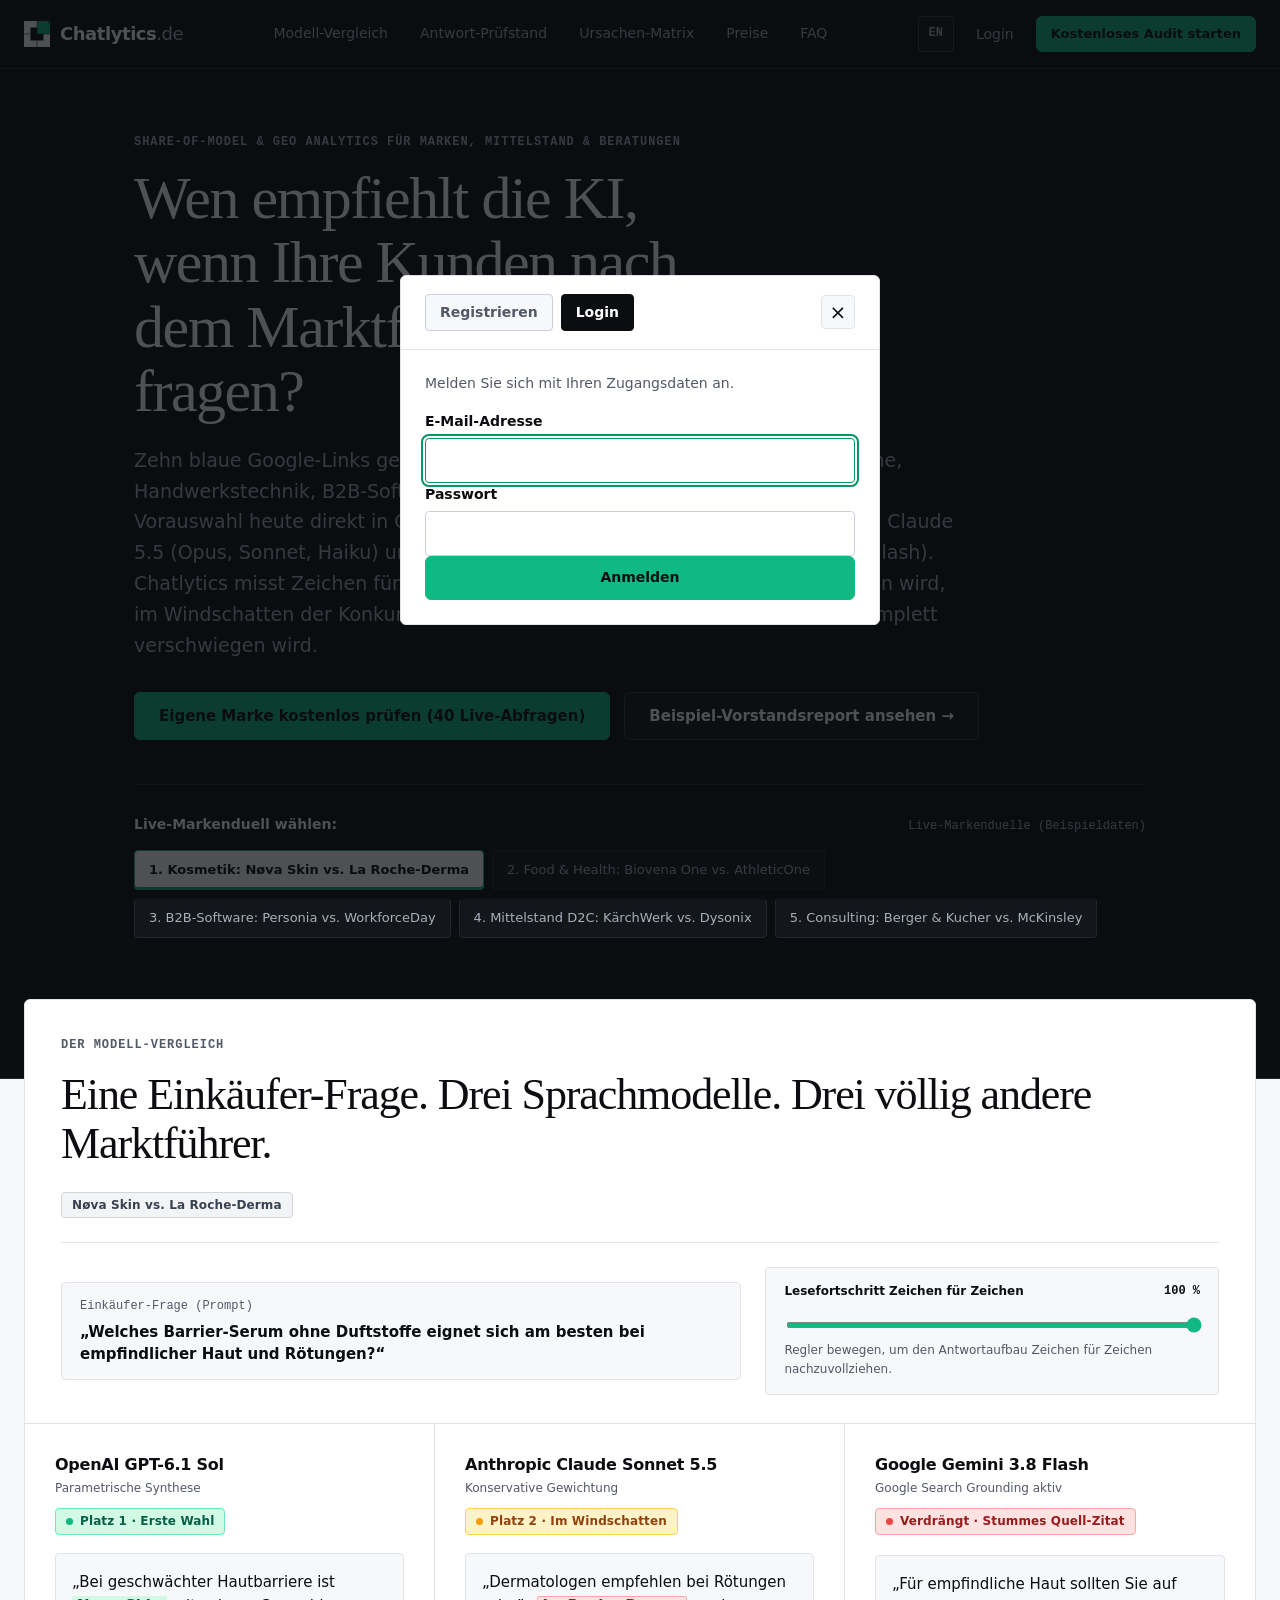
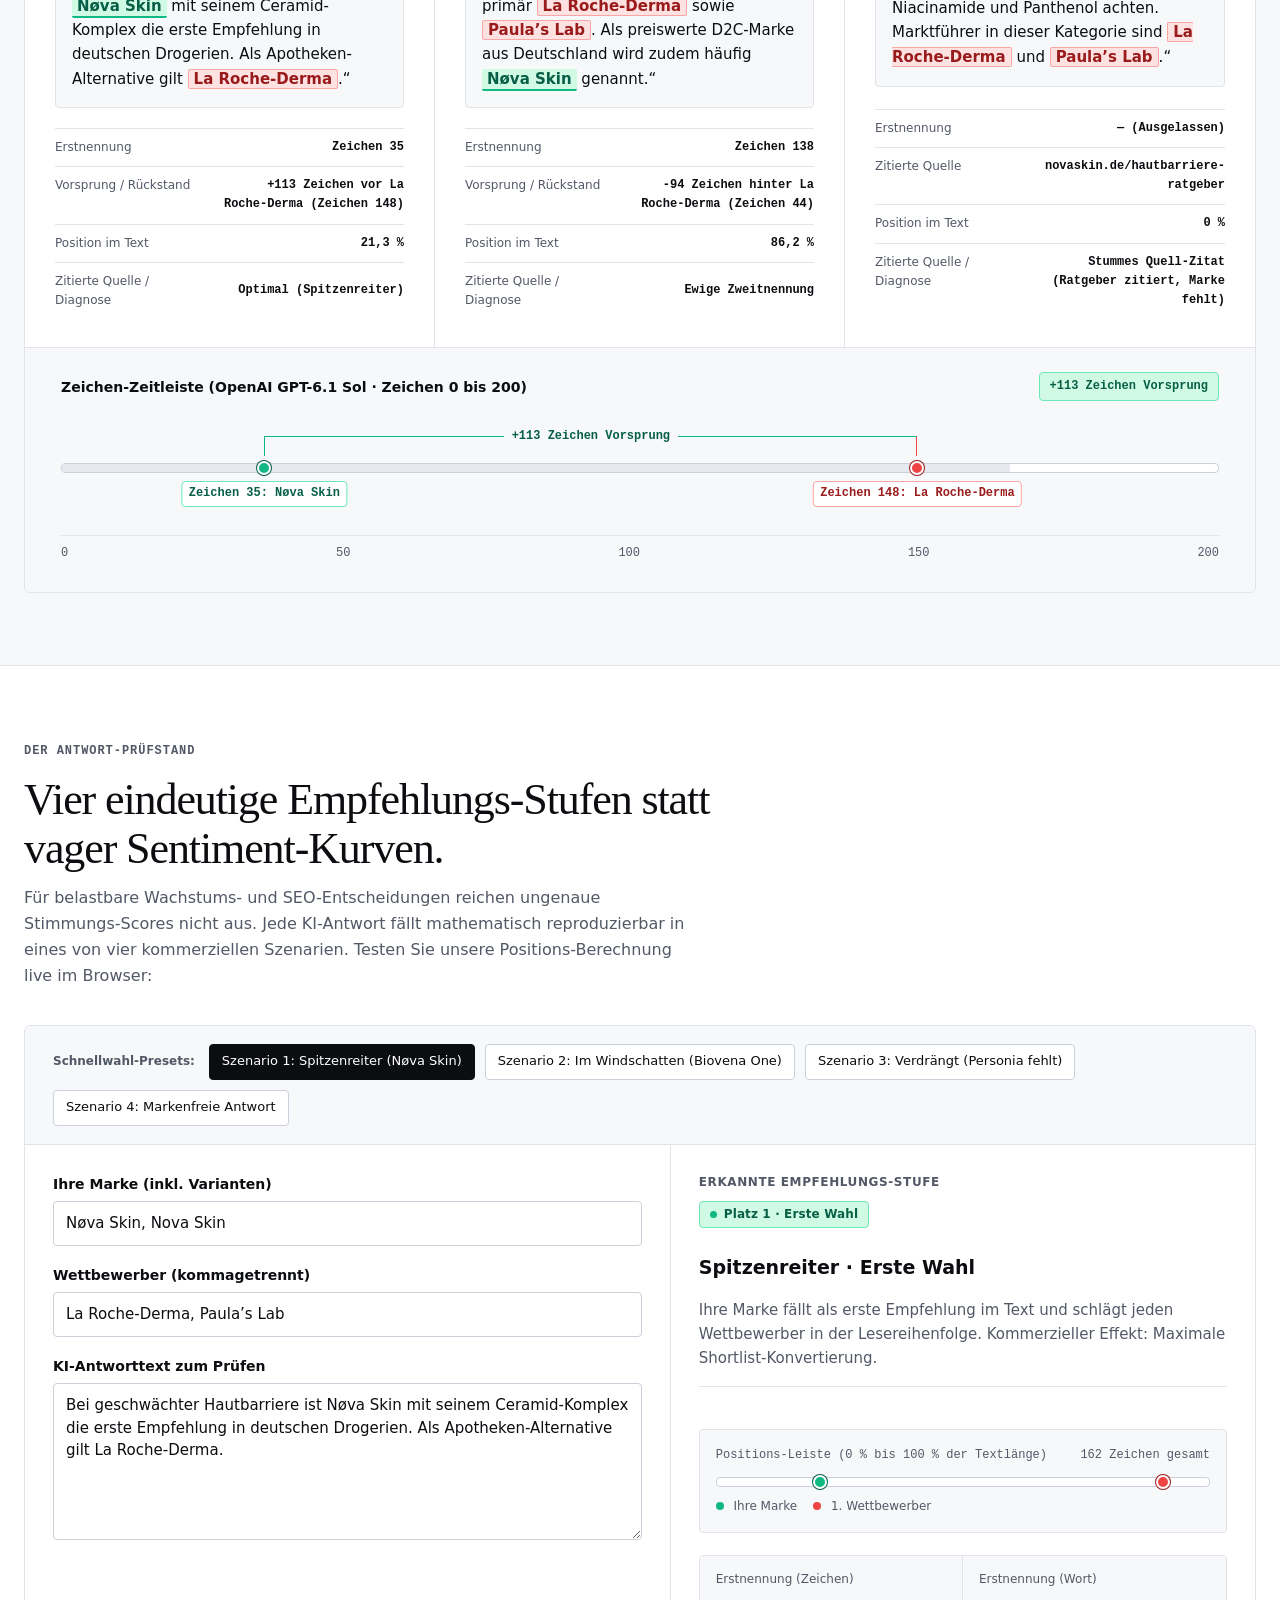
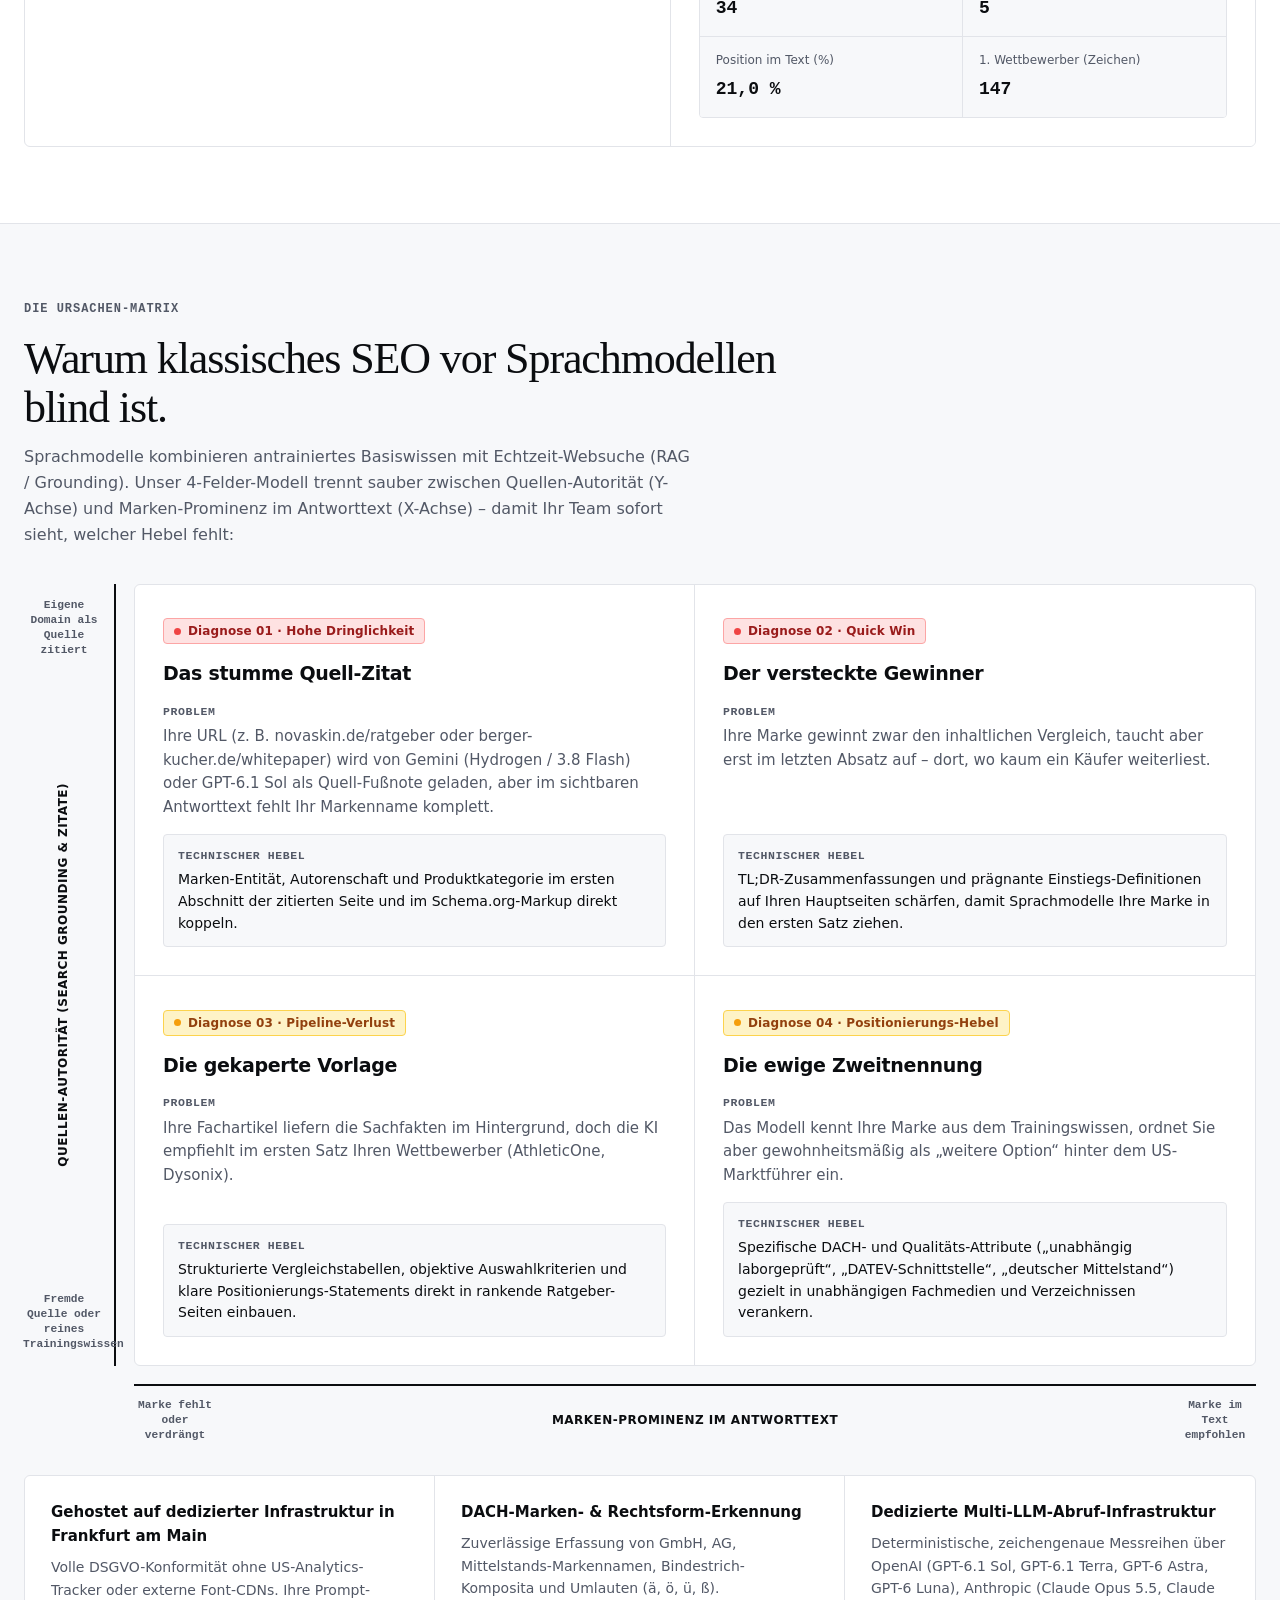
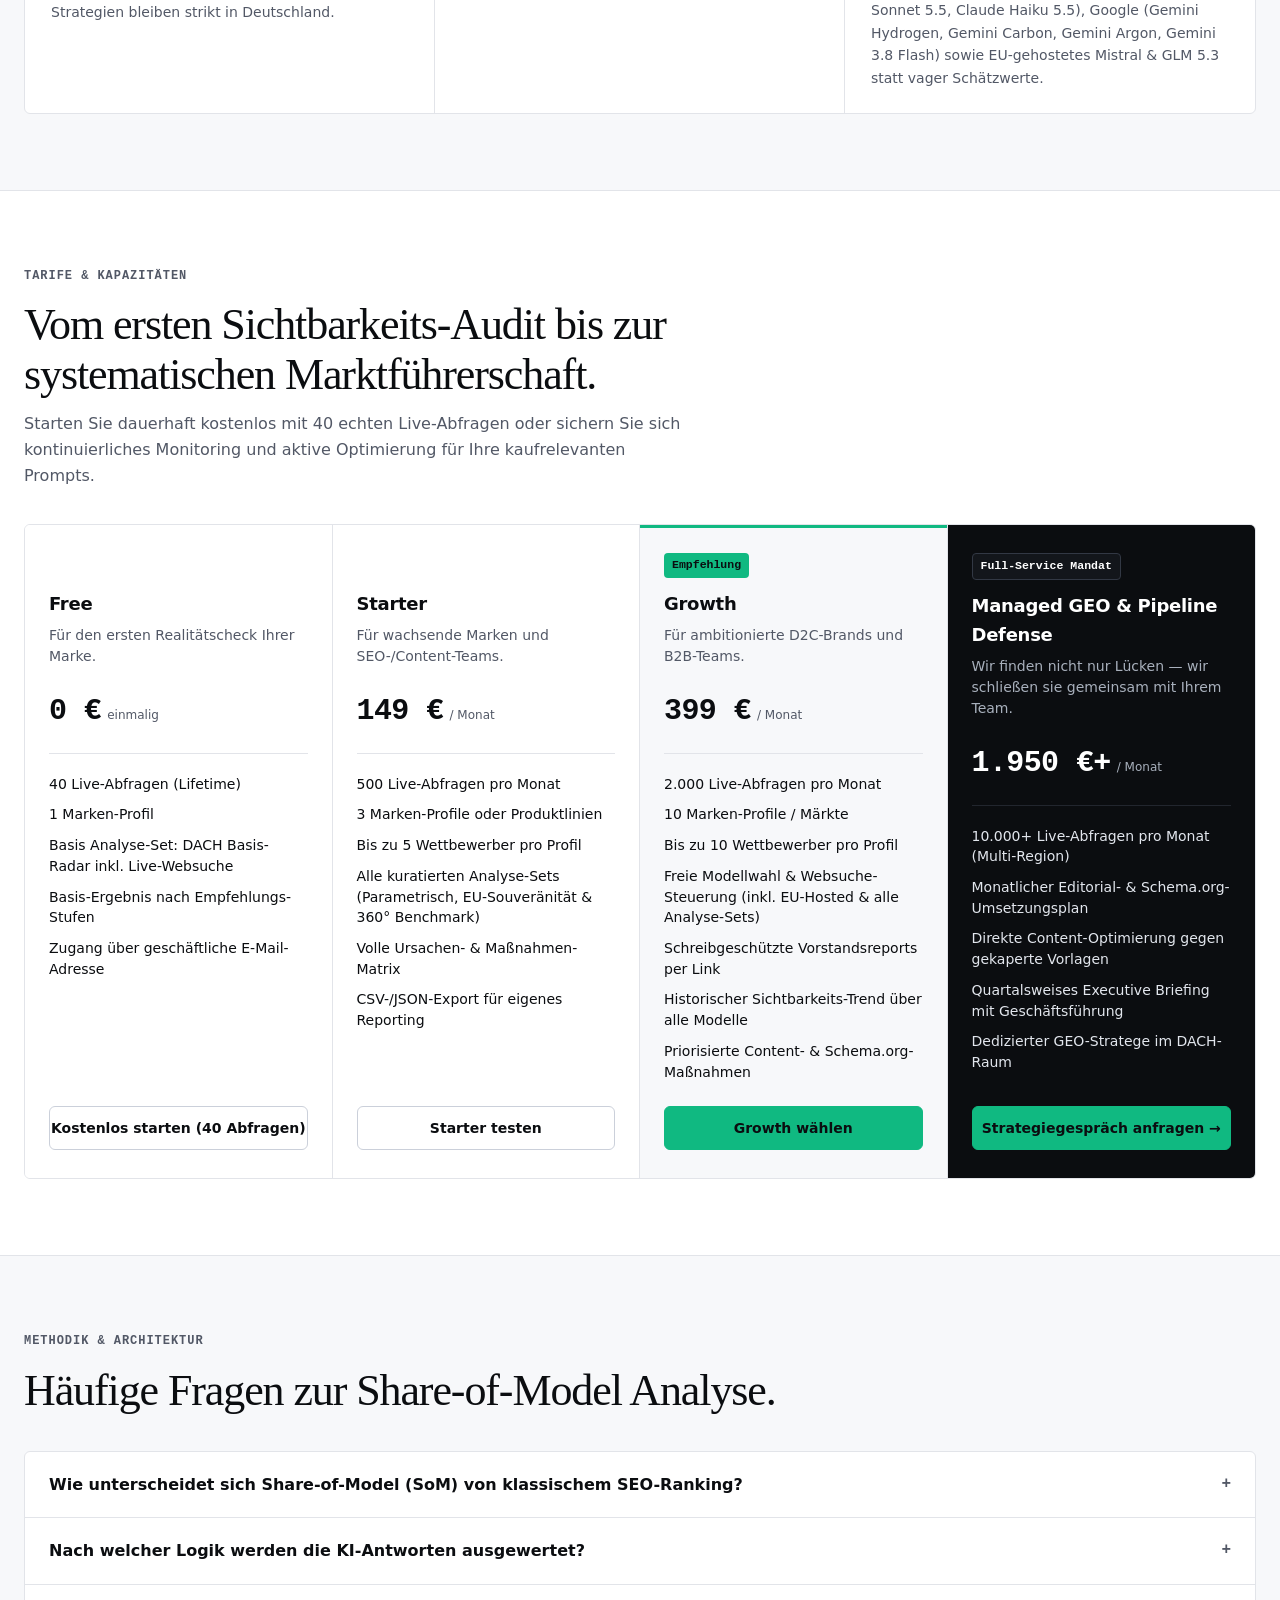
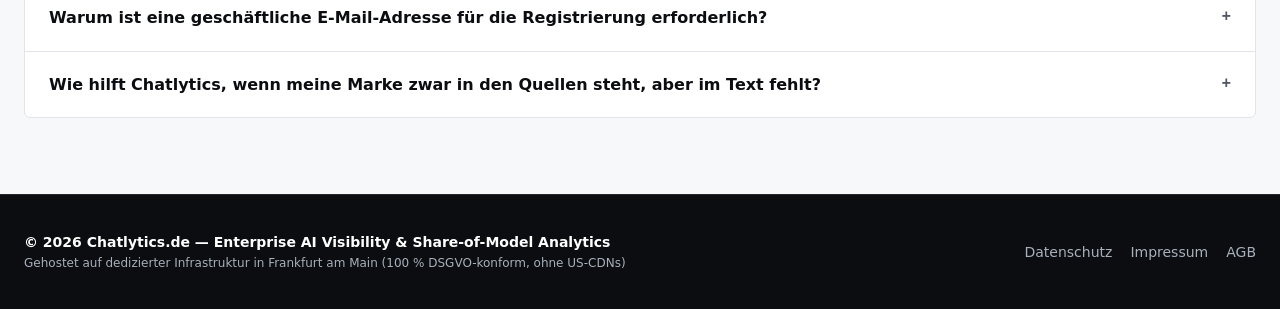
==== commit 09c04185: "feat(admin): add Cockpit v2 user telemetry, live model discovery, Analyse-Sets, and Stripe plan mapp" ====
--- a/admin.html
+++ b/admin.html
@@ -96,7 +96,24 @@
       </div>
     </section>
 
-    <!-- User Directory Table Section -->
+    <!-- Owner Cockpit v2 Navigation Tabs -->
+    <nav class="admin-tabs-bar" role="tablist" aria-label="Owner Cockpit Bereiche">
+      <button type="button" id="admin-tab-users" class="admin-tab-btn is-active" role="tab" aria-selected="true" data-tab="users" data-i18n="admin.tab_users">
+        Benutzer &amp; Telemetrie
+      </button>
+      <button type="button" id="admin-tab-models" class="admin-tab-btn" role="tab" aria-selected="false" data-tab="models" data-i18n="admin.tab_models">
+        KI-Modelle &amp; Live-Engine Sync
+      </button>
+      <button type="button" id="admin-tab-presets" class="admin-tab-btn" role="tab" aria-selected="false" data-tab="presets" data-i18n="admin.tab_presets">
+        Analyse-Sets (Model Presets)
+      </button>
+      <button type="button" id="admin-tab-plans" class="admin-tab-btn" role="tab" aria-selected="false" data-tab="plans" data-i18n="admin.tab_plans">
+        Tarife &amp; Stripe-Mapping
+      </button>
+    </nav>
+
+    <!-- Tab Panel 1: User Directory Table Section -->
+    <div id="admin-panel-users" class="admin-tab-panel" role="tabpanel" aria-labelledby="admin-tab-users">
     <section class="admin-table-section">
       <div class="section-toolbar">
         <div class="toolbar-title-group">
@@ -131,13 +148,15 @@
           <thead>
             <tr>
               <th scope="col" style="width: 60px;">ID</th>
-              <th scope="col" data-i18n="admin.col_email">E-Mail</th>
-              <th scope="col" data-i18n="admin.col_company">Unternehmen</th>
+              <th scope="col" data-i18n="admin.col_user">E-Mail &amp; Unternehmen</th>
+              <th scope="col" data-i18n="admin.col_created_member">Mitglied seit</th>
+              <th scope="col" data-i18n="admin.col_profiles">Profile</th>
               <th scope="col" data-i18n="admin.col_tier">Tarif</th>
-              <th scope="col" data-i18n="admin.col_credits">Credits</th>
-              <th scope="col" data-i18n="admin.col_runs">Runs</th>
+              <th scope="col" data-i18n="admin.col_credits_runs">Credits / Runs</th>
+              <th scope="col" data-i18n="admin.col_tokens_total">Tokens Gesamt</th>
+              <th scope="col" data-i18n="admin.col_tokens_per_run">Ø Tokens / Run</th>
+              <th scope="col" data-i18n="admin.col_tokens_per_profile">Ø Tokens / Profil</th>
               <th scope="col" data-i18n="admin.col_status">Status</th>
-              <th scope="col" data-i18n="admin.col_created">Registriert</th>
               <th scope="col" class="text-right" data-i18n="admin.col_actions">Aktionen</th>
             </tr>
           </thead>
@@ -171,6 +190,82 @@
         <button id="btn-page-next" class="btn btn-sm btn-outline" disabled data-i18n="pagination.next">Weiter →</button>
       </nav>
     </section>
+    </div><!-- /#admin-panel-users -->
+
+    <!-- Tab Panel 2: Managed AI Models & Live Worker-Engine Credential Discovery -->
+    <div id="admin-panel-models" class="admin-tab-panel" role="tabpanel" aria-labelledby="admin-tab-models" hidden>
+      <section class="admin-table-section">
+        <div class="section-toolbar">
+          <div class="toolbar-title-group">
+            <h2 data-i18n="admin.models_title">KI-Modelle &amp; Engine Credential-Sync</h2>
+            <span id="n8n-sync-status-badge" class="badge badge-secondary" data-i18n="admin.sync_status_idle">Status: Bereit</span>
+          </div>
+          <div class="admin-toolbar-actions">
+            <button type="button" id="btn-sync-n8n-models" class="btn btn-primary btn-sm" data-i18n="admin.btn_sync_n8n">
+              Modelle live aus Worker-Engine abrufen
+            </button>
+            <button type="button" id="btn-new-model" class="btn btn-outline btn-sm" data-i18n="admin.btn_new_model">
+              + Modell manuell anlegen
+            </button>
+          </div>
+        </div>
+
+        <div id="provider-credentials-grid" class="provider-credentials-grid" aria-live="polite"></div>
+
+        <div class="table-responsive">
+          <table class="table users-table" id="models-table">
+            <thead>
+              <tr>
+                <th scope="col" data-i18n="admin.model_col_id">Modell-ID &amp; Provider</th>
+                <th scope="col" data-i18n="admin.model_col_name">Anzeigename</th>
+                <th scope="col" data-i18n="admin.model_col_strategy">Hosting &amp; Strategie</th>
+                <th scope="col" data-i18n="admin.model_col_search">Live-Websuche</th>
+                <th scope="col" data-i18n="admin.model_col_default">Standard</th>
+                <th scope="col" data-i18n="admin.model_col_allowed">Freigegeben</th>
+                <th scope="col" class="text-right" data-i18n="admin.col_actions">Aktionen</th>
+              </tr>
+            </thead>
+            <tbody id="models-tbody"></tbody>
+          </table>
+        </div>
+      </section>
+    </div><!-- /#admin-panel-models -->
+
+    <!-- Tab Panel 3: Analyse-Sets (Model Presets / Cookbooks) -->
+    <div id="admin-panel-presets" class="admin-tab-panel" role="tabpanel" aria-labelledby="admin-tab-presets" hidden>
+      <section class="admin-table-section">
+        <div class="section-toolbar">
+          <div class="toolbar-title-group">
+            <h2 data-i18n="admin.presets_title">Analyse-Sets (Model Presets)</h2>
+            <span id="preset-count-badge" class="badge badge-secondary">0 Analyse-Sets</span>
+          </div>
+          <div class="admin-toolbar-actions">
+            <button type="button" id="btn-new-preset" class="btn btn-primary btn-sm" data-i18n="admin.btn_new_preset">
+              + Neues Analyse-Set anlegen
+            </button>
+          </div>
+        </div>
+        <p class="form-hint" style="margin-bottom: 1rem;" data-i18n="admin.presets_desc">
+          Vordefinierte Recherche- &amp; Benchmarking-Rezepte (Modell-Kombination + Websuche-Steuerung). Für Free &amp; Starter sind ausschließlich freigeschaltete Analyse-Sets wählbar; Growth &amp; Enterprise erhalten zusätzlich volle manuelle Modellfreiheit.
+        </p>
+        <div id="presets-grid" class="admin-presets-grid"></div>
+      </section>
+    </div><!-- /#admin-panel-presets -->
+
+    <!-- Tab Panel 4: Subscription Plans & Stripe Product/Price Mapping -->
+    <div id="admin-panel-plans" class="admin-tab-panel" role="tabpanel" aria-labelledby="admin-tab-plans" hidden>
+      <section class="admin-table-section">
+        <div class="section-toolbar">
+          <div class="toolbar-title-group">
+            <h2 data-i18n="admin.plans_title">Tarife, Kontingente &amp; Stripe-Mapping</h2>
+          </div>
+        </div>
+        <p class="form-hint" style="margin-bottom: 1rem;" data-i18n="admin.plans_desc">
+          Verknüpfen Sie bestehende Tarife direkt mit Stripe Product-/Price-IDs und konfigurieren Sie Kontingente, erlaubte Analyse-Sets, Datenabruf-Frequenzen sowie öffentliche Leistungsmerkmale zentral.
+        </p>
+        <div id="plans-grid" class="admin-plans-grid"></div>
+      </section>
+    </div><!-- /#admin-panel-plans -->
   </main>
 
   <!-- Credit Adjustment Modal Dialog -->
@@ -321,6 +416,164 @@
     </div>
   </div>
 
+  <!-- Change User Tier / Plan Modal -->
+  <div id="tier-modal" class="modal-backdrop" style="display: none;" role="dialog" aria-modal="true" aria-labelledby="tier-modal-title">
+    <div class="modal-dialog">
+      <div class="modal-header">
+        <h3 id="tier-modal-title" class="modal-title" data-i18n="admin.modal_tier_title">Mandanten-Tarif ändern</h3>
+        <button type="button" class="btn-close" id="btn-tier-modal-close" aria-label="Schließen">✕</button>
+      </div>
+      <form id="form-update-tier" class="modal-body">
+        <div class="form-info-row">
+          <span class="info-label" data-i18n="admin.modal_user_label">Benutzer:</span>
+          <strong id="tier-user-email" class="info-value font-mono">—</strong>
+        </div>
+        <div class="form-group">
+          <label for="tier-select" class="form-label" data-i18n="admin.modal_tier_label">Ziel-Tarif</label>
+          <select id="tier-select" class="form-control">
+            <option value="free">Free</option>
+            <option value="starter">Starter</option>
+            <option value="growth">Growth</option>
+            <option value="enterprise_managed">Managed GEO &amp; Pipeline Defense</option>
+          </select>
+        </div>
+        <div class="form-group">
+          <label class="form-checkbox-row">
+            <input type="checkbox" id="tier-apply-credits" checked>
+            <span data-i18n="admin.modal_tier_apply_credits">Inklusiv-Credits des Tarifs gutschreiben / setzen</span>
+          </label>
+        </div>
+        <div class="modal-footer">
+          <button type="button" id="btn-tier-cancel" class="btn btn-outline" data-i18n="common.cancel">Abbrechen</button>
+          <button type="submit" id="btn-tier-save" class="btn btn-primary" data-i18n="common.save">Speichern</button>
+        </div>
+      </form>
+    </div>
+  </div>
+
+  <!-- Create / Edit Managed AI Model Modal -->
+  <div id="model-modal" class="modal-backdrop" style="display: none;" role="dialog" aria-modal="true" aria-labelledby="model-modal-title">
+    <div class="modal-dialog">
+      <div class="modal-header">
+        <h3 id="model-modal-title" class="modal-title" data-i18n="admin.modal_model_title">KI-Modell konfigurieren</h3>
+        <button type="button" class="btn-close" id="btn-model-modal-close" aria-label="Schließen">✕</button>
+      </div>
+      <form id="form-save-model" class="modal-body">
+        <div class="form-group">
+          <label for="model-id" class="form-label">Kanonische Modell-ID</label>
+          <input type="text" id="model-id" class="form-input font-mono" placeholder="z.B. openai/gpt-6-luna" required>
+        </div>
+        <div class="admin-form-grid-2">
+          <div class="form-group">
+            <label for="model-provider" class="form-label">Provider</label>
+            <select id="model-provider" class="form-control">
+              <option value="openai">openai</option>
+              <option value="gemini">gemini</option>
+              <option value="mistral">mistral</option>
+              <option value="anthropic">anthropic</option>
+            </select>
+          </div>
+          <div class="form-group">
+            <label for="model-name" class="form-label">API Modellname</label>
+            <input type="text" id="model-name" class="form-input font-mono" placeholder="z.B. gpt-6-luna" required>
+          </div>
+        </div>
+        <div class="admin-form-grid-2">
+          <div class="form-group">
+            <label for="model-display-name" class="form-label">Anzeigename (UI)</label>
+            <input type="text" id="model-display-name" class="form-input" placeholder="OpenAI · GPT-6 Luna" required>
+          </div>
+          <div class="form-group">
+            <label for="model-strategy" class="form-label">Ausführungsstrategie</label>
+            <select id="model-strategy" class="form-control">
+              <option value="prompt_caching">prompt_caching</option>
+              <option value="batch_api">batch_api</option>
+              <option value="regular">regular</option>
+            </select>
+          </div>
+        </div>
+        <div class="admin-form-grid-2">
+          <label class="form-checkbox-row"><input type="checkbox" id="model-eu-hosted"><span>EU-Hosted</span></label>
+          <label class="form-checkbox-row"><input type="checkbox" id="model-supports-search"><span>Live-Websuche fähig</span></label>
+          <label class="form-checkbox-row"><input type="checkbox" id="model-is-allowed" checked><span>Für Kunden freigegeben</span></label>
+          <label class="form-checkbox-row"><input type="checkbox" id="model-is-default"><span>Standard-Auswahl</span></label>
+        </div>
+        <div class="modal-footer">
+          <button type="button" id="btn-model-cancel" class="btn btn-outline" data-i18n="common.cancel">Abbrechen</button>
+          <button type="submit" id="btn-model-save" class="btn btn-primary" data-i18n="common.save">Speichern</button>
+        </div>
+      </form>
+    </div>
+  </div>
+
+  <!-- Create / Edit Analyse-Set (Model Preset) Modal -->
+  <div id="preset-modal" class="modal-backdrop" style="display: none;" role="dialog" aria-modal="true" aria-labelledby="preset-modal-title">
+    <div class="modal-dialog" style="max-width: 720px; width: 95%;">
+      <div class="modal-header">
+        <h3 id="preset-modal-title" class="modal-title" data-i18n="admin.modal_preset_title">Analyse-Set bearbeiten</h3>
+        <button type="button" class="btn-close" id="btn-preset-modal-close" aria-label="Schließen">✕</button>
+      </div>
+      <form id="form-save-preset" class="modal-body">
+        <div class="admin-form-grid-2">
+          <div class="form-group">
+            <label for="preset-id" class="form-label">Slug / ID</label>
+            <input type="text" id="preset-id" class="form-input font-mono" placeholder="z.B. dach_core_baseline" required>
+          </div>
+          <div class="form-group">
+            <label for="preset-sort-order" class="form-label">Sortierung</label>
+            <input type="number" id="preset-sort-order" class="form-input font-mono" value="50" min="1">
+          </div>
+        </div>
+        <div class="admin-form-grid-2">
+          <div class="form-group">
+            <label for="preset-name-de" class="form-label">Titel (DE)</label>
+            <input type="text" id="preset-name-de" class="form-input" required>
+          </div>
+          <div class="form-group">
+            <label for="preset-name-en" class="form-label">Title (EN)</label>
+            <input type="text" id="preset-name-en" class="form-input" required>
+          </div>
+        </div>
+        <div class="admin-form-grid-2">
+          <div class="form-group">
+            <label for="preset-badge-de" class="form-label">Badge (DE)</label>
+            <input type="text" id="preset-badge-de" class="form-input" placeholder="Standard">
+          </div>
+          <div class="form-group">
+            <label for="preset-badge-en" class="form-label">Badge (EN)</label>
+            <input type="text" id="preset-badge-en" class="form-input" placeholder="Default">
+          </div>
+        </div>
+        <div class="admin-form-grid-2">
+          <div class="form-group">
+            <label for="preset-desc-de" class="form-label">Beschreibung (DE)</label>
+            <textarea id="preset-desc-de" class="form-control" rows="2"></textarea>
+          </div>
+          <div class="form-group">
+            <label for="preset-desc-en" class="form-label">Description (EN)</label>
+            <textarea id="preset-desc-en" class="form-control" rows="2"></textarea>
+          </div>
+        </div>
+        <div class="form-group">
+          <span class="form-label">Enthaltene KI-Modelle</span>
+          <div id="preset-models-list" class="admin-checkbox-grid"></div>
+        </div>
+        <div class="admin-form-grid-2">
+          <label class="form-checkbox-row"><input type="checkbox" id="preset-search-enabled" checked><span>Live-Websuche aktiviert</span></label>
+          <label class="form-checkbox-row"><input type="checkbox" id="preset-is-active" checked><span>Analyse-Set aktiv</span></label>
+        </div>
+        <div class="form-group" style="margin-top: 0.75rem;">
+          <span class="form-label">Freigeschaltete Tarife</span>
+          <div id="preset-tiers-list" class="admin-checkbox-grid"></div>
+        </div>
+        <div class="modal-footer">
+          <button type="button" id="btn-preset-cancel" class="btn btn-outline" data-i18n="common.cancel">Abbrechen</button>
+          <button type="submit" id="btn-preset-save" class="btn btn-primary" data-i18n="common.save">Speichern</button>
+        </div>
+      </form>
+    </div>
+  </div>
+
   <!-- Toast Notification Container -->
   <div id="toast-container" class="toast-container" aria-live="polite" aria-atomic="true"></div>
 
--- a/assets/css/app.css
+++ b/assets/css/app.css
@@ -4213,3 +4213,307 @@
   .timeline-prompt-filter-wrap { max-width: 100%; }
   .user-results-filters .form-control { min-width: 0; max-width: none; flex: 1 1 140px; }
 }
+
+
+/* =============================================================================
+   Admin Cockpit v2 & Dashboard Analyse-Sets (Model Presets)
+   ============================================================================= */
+.admin-tabs-bar {
+  display: flex;
+  flex-wrap: wrap;
+  gap: 8px;
+  margin-bottom: 20px;
+  border-bottom: 1px solid var(--border-default);
+  padding-bottom: 12px;
+}
+
+.admin-tab-btn {
+  padding: 9px 16px;
+  border-radius: var(--radius-md);
+  border: 1px solid var(--border-default);
+  background: var(--bg-surface);
+  color: var(--text-secondary);
+  font-weight: 600;
+  font-size: var(--text-sm);
+  cursor: pointer;
+  transition: all 0.15s ease;
+}
+
+.admin-tab-btn:hover {
+  border-color: var(--color-primary);
+  color: var(--text-primary);
+}
+
+.admin-tab-btn.is-active {
+  background: var(--color-primary);
+  border-color: var(--color-primary);
+  color: #ffffff;
+}
+
+.admin-tab-panel[hidden] {
+  display: none !important;
+}
+
+.admin-toolbar-actions {
+  display: flex;
+  flex-wrap: wrap;
+  gap: 8px;
+  align-items: center;
+}
+
+.cell-user-stack {
+  display: flex;
+  flex-direction: column;
+  gap: 2px;
+}
+
+.cell-company {
+  font-size: var(--text-xs);
+}
+
+.admin-quick-actions {
+  display: flex;
+  flex-wrap: wrap;
+  justify-content: flex-end;
+  gap: 4px;
+}
+
+.btn-outline-danger {
+  background: transparent;
+  color: #b91c1c;
+  border: 1px solid rgba(185, 28, 28, 0.35);
+}
+
+.btn-outline-danger:hover:not(:disabled) {
+  background: rgba(185, 28, 28, 0.08);
+  border-color: #b91c1c;
+}
+
+.badge-muted {
+  background: var(--bg-surface-subtle);
+  color: var(--text-muted);
+}
+
+.badge-outline {
+  background: transparent;
+  border: 1px solid var(--border-default);
+  color: var(--text-secondary);
+}
+
+.provider-credentials-grid {
+  display: grid;
+  grid-template-columns: repeat(auto-fit, minmax(210px, 1fr));
+  gap: 12px;
+  margin-bottom: 18px;
+}
+
+.provider-cred-card {
+  background: var(--bg-surface-subtle);
+  border: 1px solid var(--border-default);
+  border-radius: var(--radius-md);
+  padding: 12px 14px;
+  display: flex;
+  flex-direction: column;
+  gap: 6px;
+}
+
+.provider-cred-header {
+  display: flex;
+  align-items: center;
+  justify-content: space-between;
+  gap: 8px;
+}
+
+.provider-cred-name {
+  font-size: var(--text-xs);
+  word-break: break-all;
+}
+
+.provider-cred-count {
+  font-size: var(--text-xs);
+  color: var(--text-secondary);
+  font-weight: 600;
+}
+
+.admin-switch {
+  display: inline-flex;
+  align-items: center;
+  gap: 6px;
+  cursor: pointer;
+  font-size: var(--text-xs);
+  font-weight: 600;
+}
+
+.admin-presets-grid {
+  display: grid;
+  grid-template-columns: repeat(auto-fit, minmax(300px, 1fr));
+  gap: 16px;
+}
+
+.admin-preset-card {
+  background: var(--bg-surface);
+  border: 1px solid var(--border-default);
+  border-radius: var(--radius-lg);
+  padding: 16px;
+  display: flex;
+  flex-direction: column;
+  gap: 10px;
+}
+
+.admin-preset-card-top {
+  display: flex;
+  justify-content: space-between;
+  align-items: flex-start;
+  gap: 10px;
+}
+
+.admin-preset-card-top h3 {
+  margin: 0 0 2px;
+  font-size: 1rem;
+}
+
+.admin-pill-row {
+  display: flex;
+  flex-wrap: wrap;
+  gap: 6px;
+}
+
+.admin-preset-card-actions {
+  margin-top: auto;
+  padding-top: 8px;
+  display: flex;
+  justify-content: flex-end;
+  gap: 8px;
+}
+
+.admin-plans-grid {
+  display: grid;
+  grid-template-columns: repeat(auto-fit, minmax(340px, 1fr));
+  gap: 18px;
+}
+
+.admin-plan-card {
+  background: var(--bg-surface);
+  border: 1px solid var(--border-default);
+  border-radius: var(--radius-lg);
+  padding: 18px;
+  display: flex;
+  flex-direction: column;
+  gap: 10px;
+}
+
+.admin-plan-card-header {
+  display: flex;
+  align-items: center;
+  justify-content: space-between;
+  gap: 8px;
+  padding-bottom: 10px;
+  border-bottom: 1px solid var(--border-default);
+}
+
+.admin-plan-card-header h3 {
+  margin: 0;
+  font-size: 1.05rem;
+}
+
+.admin-plan-card-actions {
+  display: flex;
+  justify-content: flex-end;
+  padding-top: 8px;
+}
+
+.admin-form-grid-2 {
+  display: grid;
+  grid-template-columns: repeat(2, minmax(0, 1fr));
+  gap: 12px;
+}
+
+.admin-form-grid-3 {
+  display: grid;
+  grid-template-columns: repeat(3, minmax(0, 1fr));
+  gap: 10px;
+}
+
+.admin-checkbox-grid {
+  display: grid;
+  grid-template-columns: repeat(auto-fit, minmax(170px, 1fr));
+  gap: 8px;
+}
+
+/* Client Dashboard Analyse-Sets (Model Presets) Selector */
+.preset-selector-grid {
+  display: grid;
+  grid-template-columns: repeat(auto-fit, minmax(230px, 1fr));
+  gap: 10px;
+  margin-top: 8px;
+}
+
+.preset-option-card {
+  text-align: left;
+  background: var(--bg-surface);
+  border: 1.5px solid var(--border-default);
+  border-radius: var(--radius-md);
+  padding: 12px;
+  display: flex;
+  flex-direction: column;
+  gap: 6px;
+  cursor: pointer;
+  transition: border-color 0.15s ease, background-color 0.15s ease, box-shadow 0.15s ease;
+}
+
+.preset-option-card:hover {
+  border-color: var(--color-primary);
+}
+
+.preset-option-card.is-selected {
+  border-color: var(--color-primary);
+  background: rgba(16, 185, 129, 0.06);
+  box-shadow: 0 0 0 2px rgba(16, 185, 129, 0.15);
+}
+
+.preset-option-top {
+  display: flex;
+  align-items: center;
+  justify-content: space-between;
+  gap: 6px;
+}
+
+.preset-option-title {
+  font-size: var(--text-sm);
+  color: var(--text-primary);
+}
+
+.preset-option-desc {
+  margin: 0;
+  font-size: var(--text-xs);
+  color: var(--text-secondary);
+  line-height: 1.45;
+}
+
+.preset-option-meta {
+  display: flex;
+  flex-wrap: wrap;
+  gap: 6px;
+  margin-top: auto;
+}
+
+.cfg-custom-locked-banner {
+  margin-top: 10px;
+  padding: 10px 12px;
+  border-radius: var(--radius-md);
+  background: var(--bg-surface-subtle);
+  border: 1px dashed var(--border-default);
+  color: var(--text-secondary);
+  font-size: var(--text-xs);
+}
+
+#cfg-custom-models-section.is-locked {
+  opacity: 0.65;
+}
+
+@media (max-width: 720px) {
+  .admin-form-grid-2,
+  .admin-form-grid-3 {
+    grid-template-columns: 1fr;
+  }
+}
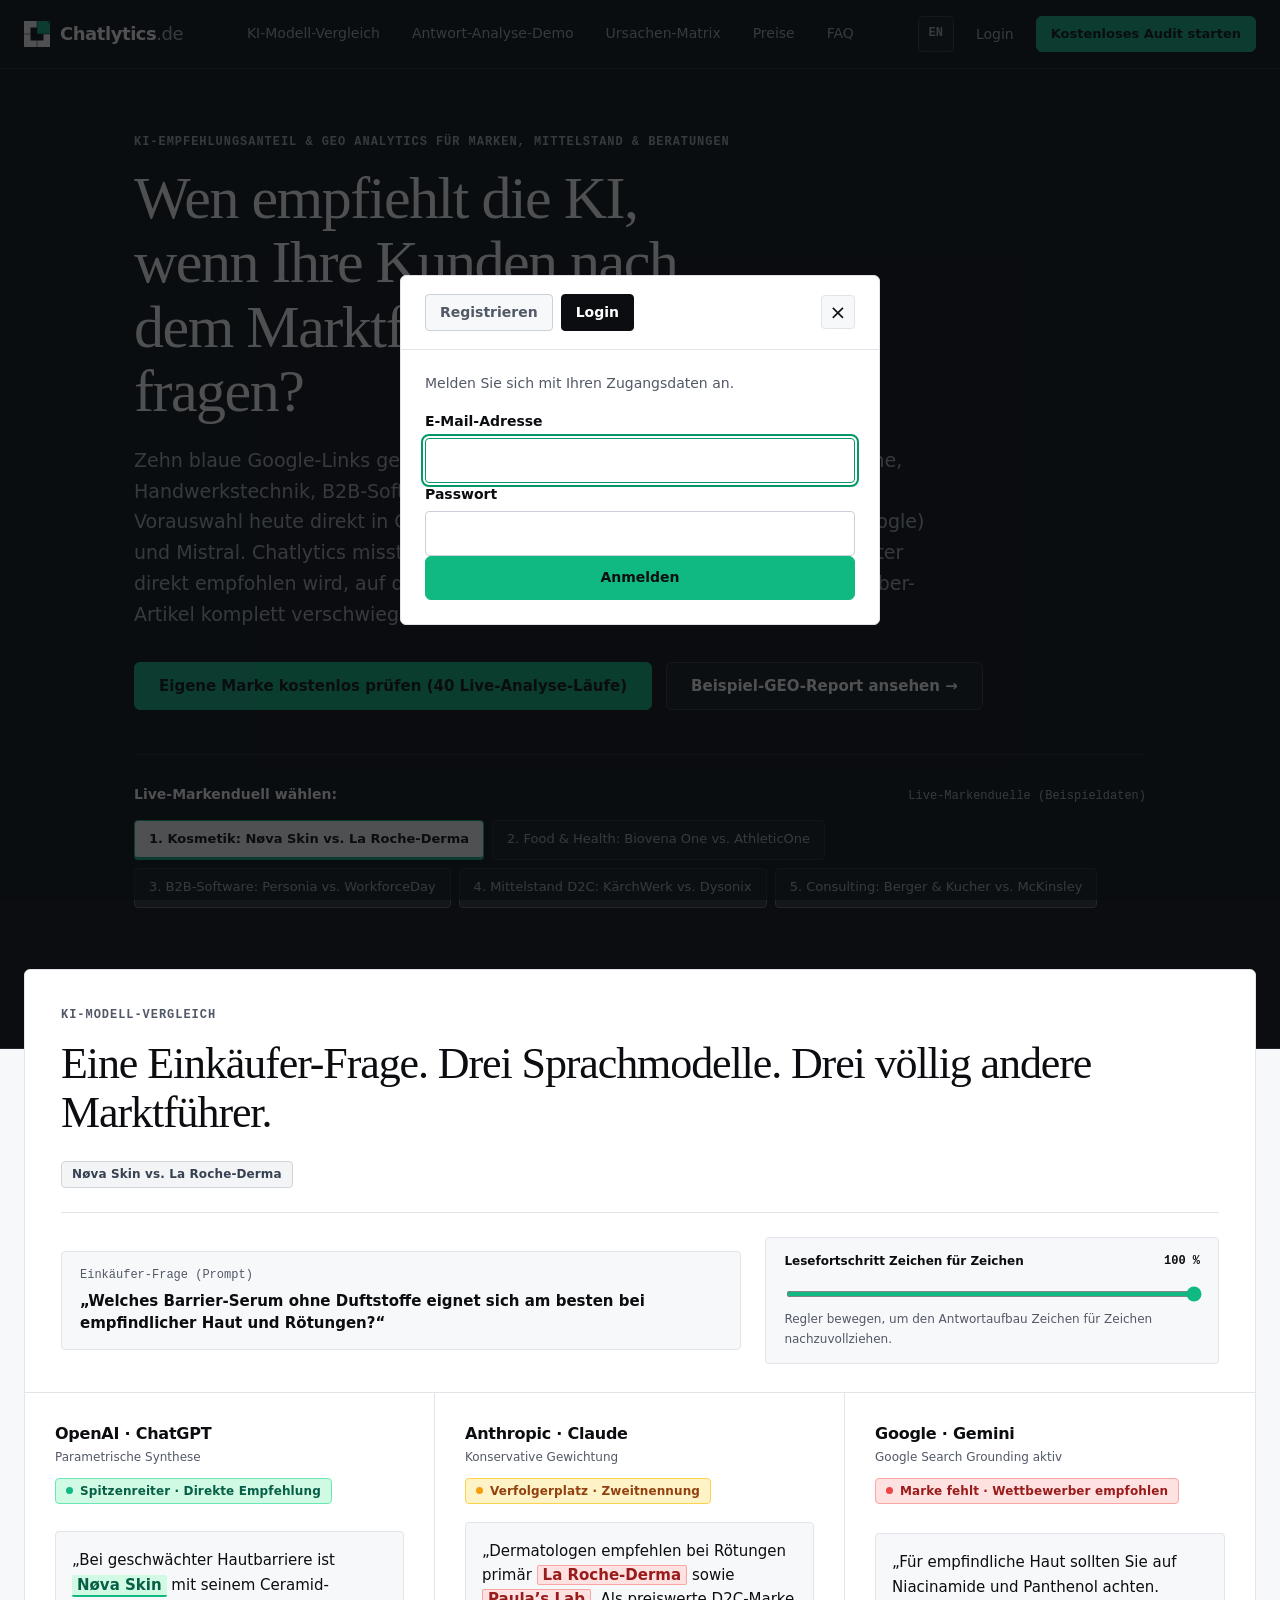
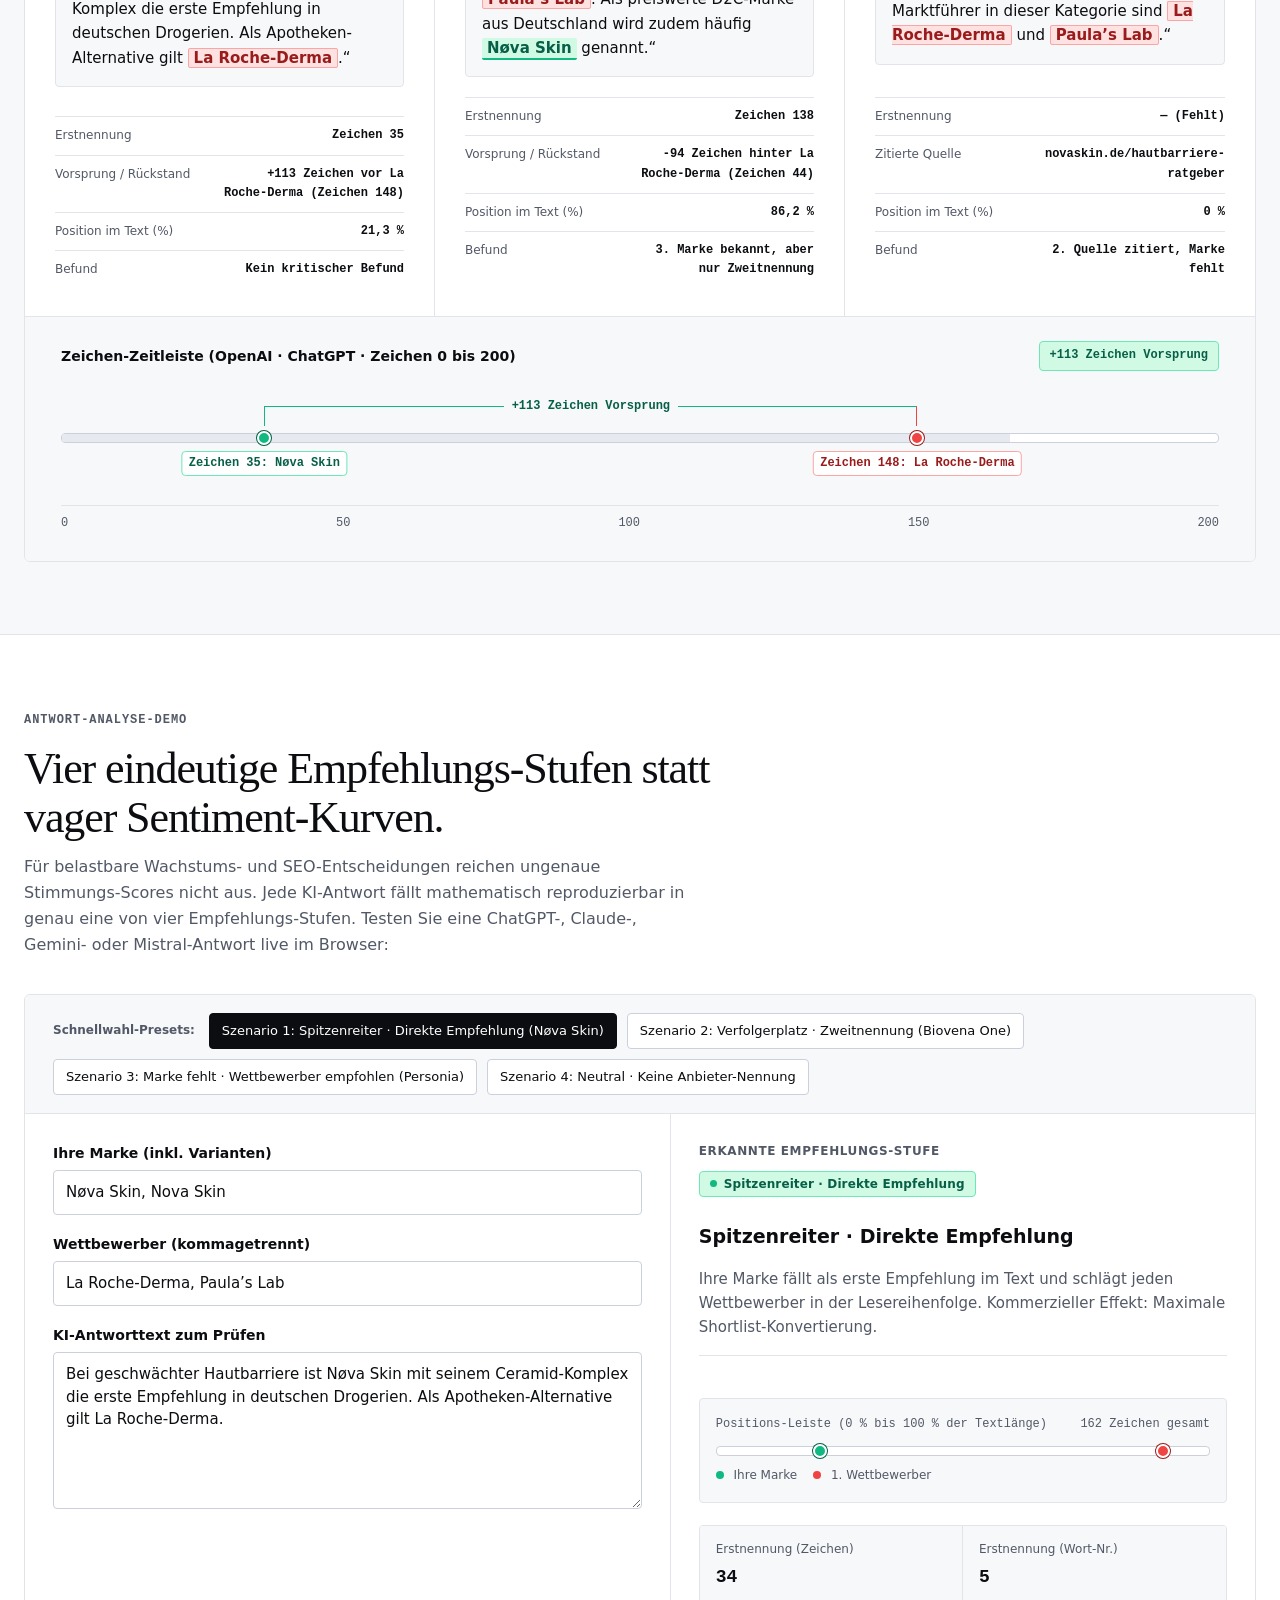
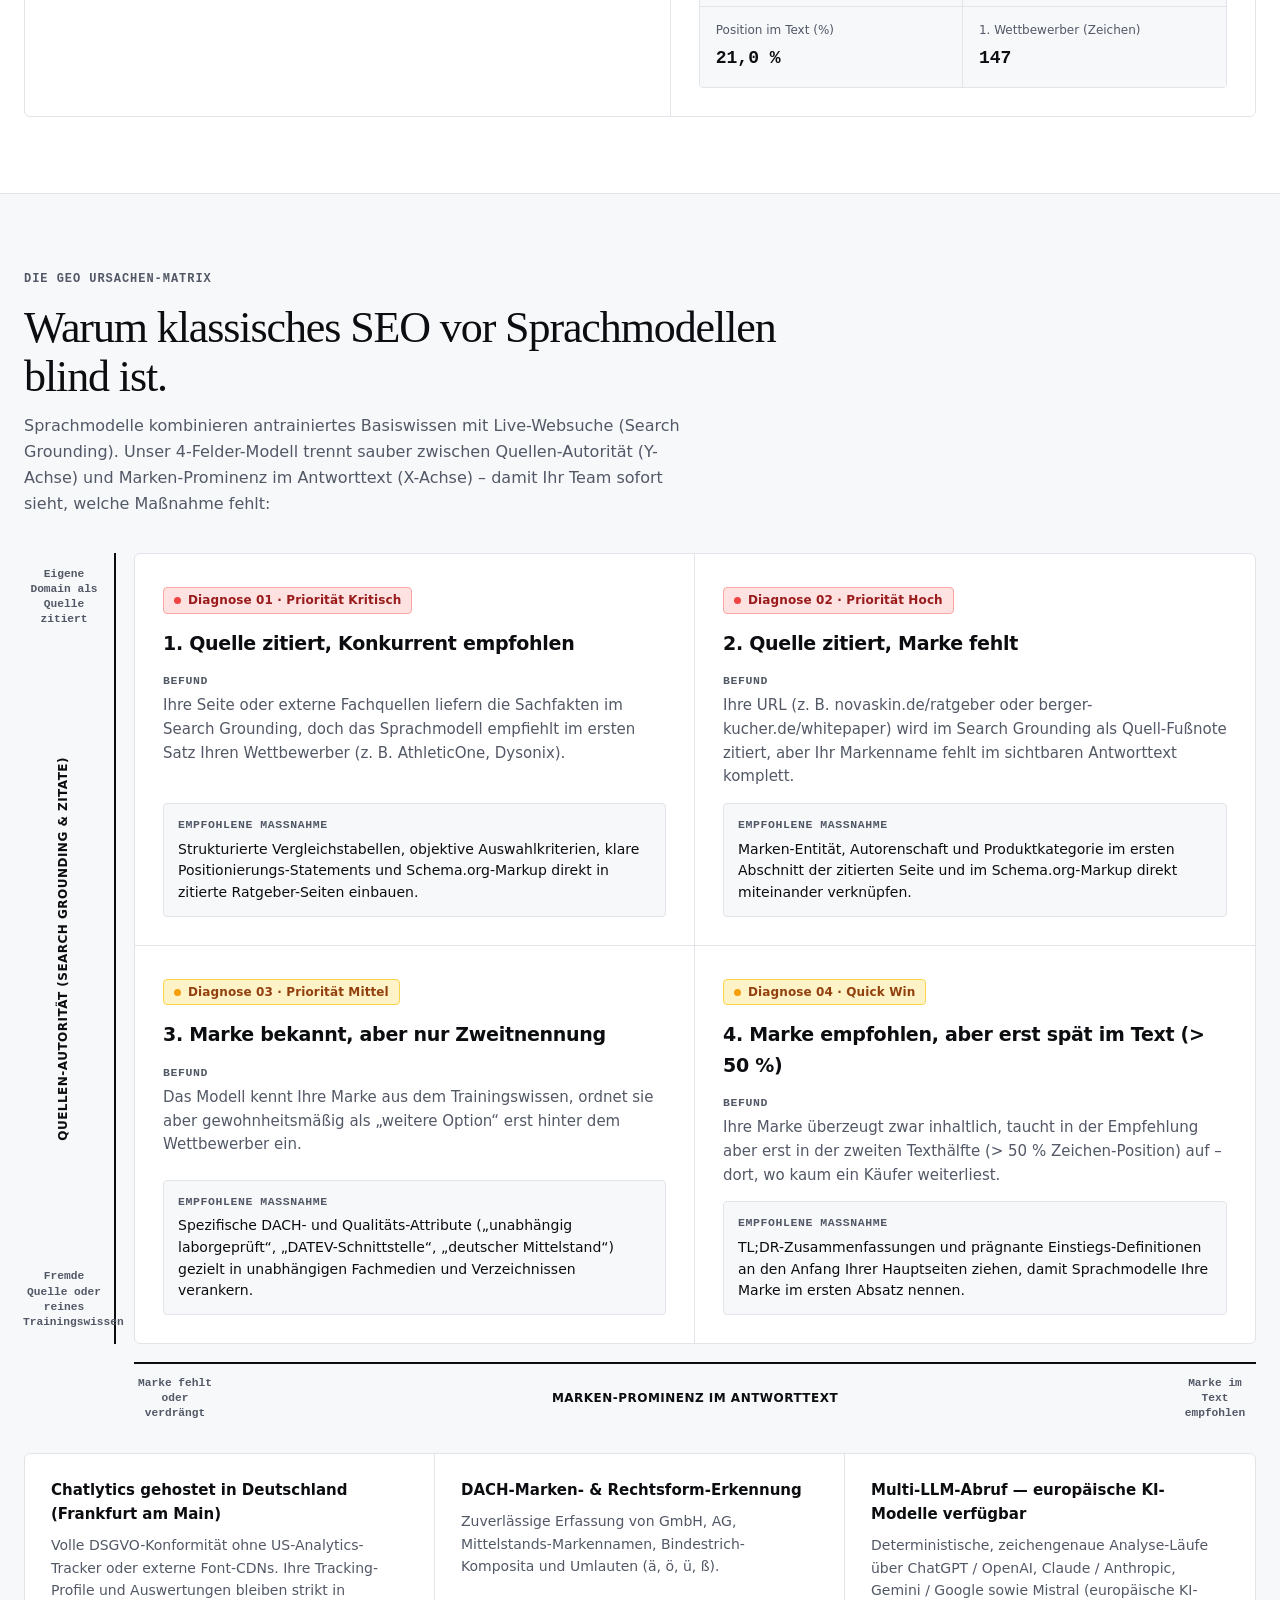
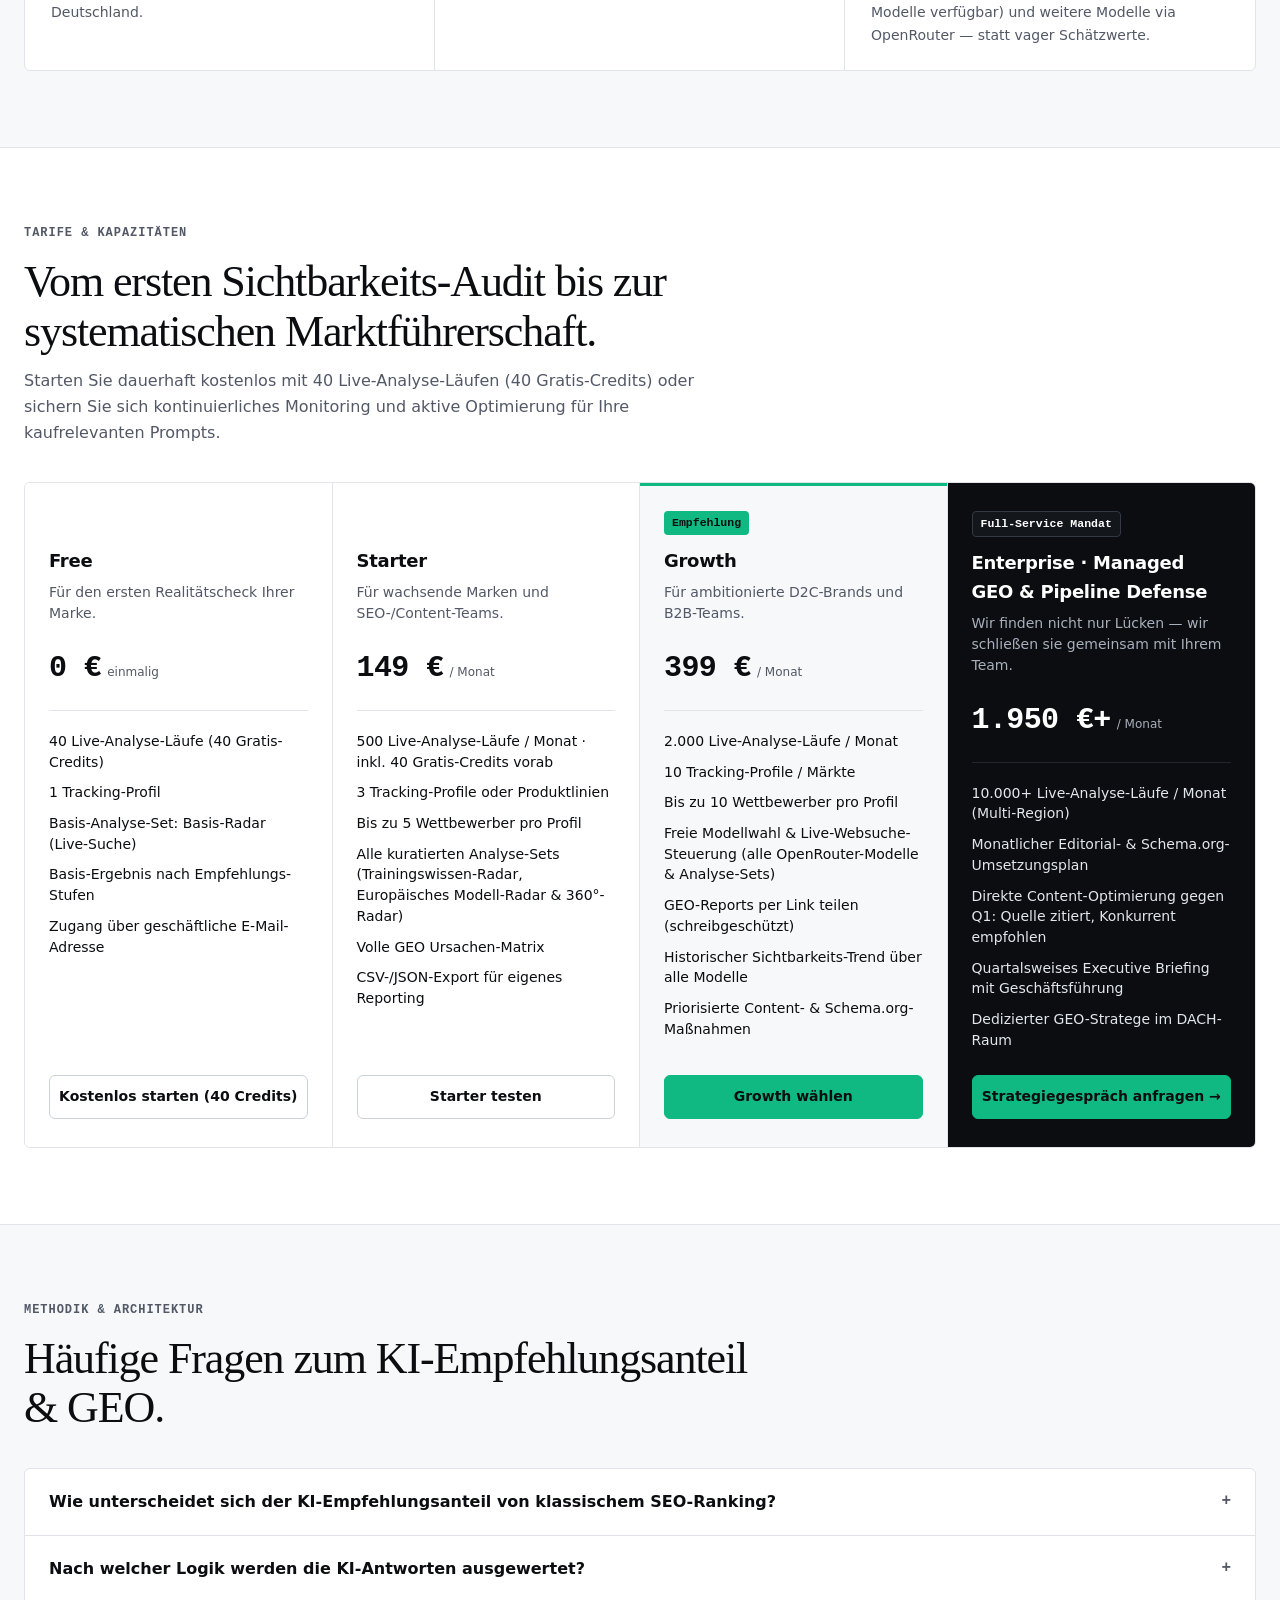
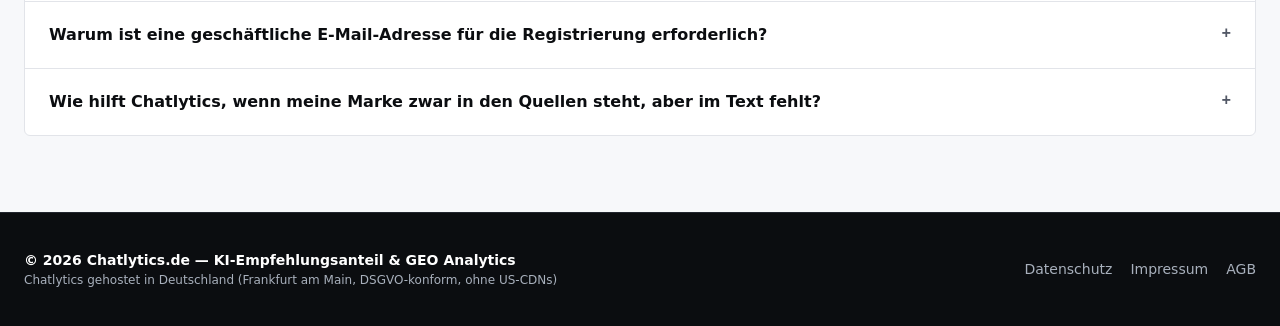
==== commit ddad4bfa: "feat(i18n,ui,api,tests): roll out canonical Chatlytics product glossary across frontend, backend, an" ====
--- a/admin.html
+++ b/admin.html
@@ -3,8 +3,8 @@
 <head>
   <meta charset="UTF-8">
   <meta name="viewport" content="width=device-width, initial-scale=1.0">
-  <title data-i18n="admin.meta_title">Chatlytics.de — Owner Cockpit & Systemverwaltung</title>
-  <meta name="description" content="Chatlytics Owner Cockpit: Benutzerverwaltung, Guthabenanpassung, schreibgeschützte Vorstandsreport-Links und Demodaten-Generator.">
+  <title data-i18n="admin.meta_title">Chatlytics.de — Admin-Cockpit</title>
+  <meta name="description" content="Chatlytics Admin-Cockpit: Mandantenverwaltung, Credit-Kontingente, schreibgeschützte Report-Links und Demodaten-Generator.">
   <link rel="icon" href="assets/favicon.svg" type="image/svg+xml">
   <link rel="stylesheet" href="assets/css/app.css">
 </head>
@@ -24,12 +24,12 @@
           </svg>
           <span>Chatlytics<span class="logo-tld">.de</span></span>
         </a>
-        <span class="badge badge-admin" data-i18n="admin.badge_owner">Owner Cockpit</span>
+        <span class="badge badge-admin" data-i18n="admin.badge_owner">Admin-Cockpit</span>
       </div>
 
       <nav class="navbar-nav" aria-label="Verwaltungsnavigation">
-        <a href="dashboard.html" class="nav-link" data-i18n="nav.dashboard">Dashboard</a>
-        <a href="admin.html" class="nav-link active" data-i18n="nav.admin">Administration</a>
+        <a href="dashboard.html" class="nav-link" data-i18n="nav.dashboard">GEO Analyse-Cockpit</a>
+        <a href="admin.html" class="nav-link active" data-i18n="nav.admin">Admin-Cockpit</a>
       </nav>
 
       <div class="navbar-actions">
@@ -54,9 +54,9 @@
     <!-- Page Header & Action Bar -->
     <section class="admin-header-section">
       <div class="admin-header-text">
-        <h1 data-i18n="admin.page_title">Owner Cockpit & Systemverwaltung</h1>
+        <h1 data-i18n="admin.page_title">Admin-Cockpit</h1>
         <p class="admin-subtitle" data-i18n="admin.page_subtitle">
-          Zentrale Verwaltung von Mandanten, Guthaben, schreibgeschützten Vorstandsreport-Links und Demodaten.
+          Zentrale Verwaltung von Mandanten, Credit-Kontingenten, Report-Links und Demodaten.
         </p>
       </div>
       <div class="admin-header-actions">
@@ -72,40 +72,43 @@
     <!-- Platform KPI Overview Cards -->
     <section class="kpi-grid admin-kpi-grid" aria-label="Plattform Kennzahlen">
       <div class="kpi-card" id="card-kpi-users">
-        <div class="kpi-label" data-i18n="admin.kpi_users_label">Registrierte Benutzer</div>
+        <div class="kpi-label" data-i18n="admin.kpi_users_label">Mandanten</div>
         <div class="kpi-value" id="kpi-total-users">—</div>
         <div class="kpi-subtext" data-i18n="admin.kpi_users_sub">Aktive Mandantenkonten</div>
       </div>
 
       <div class="kpi-card" id="card-kpi-configs">
-        <div class="kpi-label" data-i18n="admin.kpi_configs_label">Tracking-Konfigurationen</div>
+        <div class="kpi-label" data-i18n="admin.kpi_configs_label">Tracking-Profile</div>
         <div class="kpi-value" id="kpi-total-configs">—</div>
-        <div class="kpi-subtext" data-i18n="admin.kpi_configs_sub">Überwachte Prompt-Keywords</div>
+        <div class="kpi-subtext" data-i18n="admin.kpi_configs_sub">Überwachte Prompt-Profile</div>
       </div>
 
       <div class="kpi-card" id="card-kpi-runs">
-        <div class="kpi-label" data-i18n="admin.kpi_runs_label">Ausgeführte Runs</div>
+        <div class="kpi-label" data-i18n="admin.kpi_runs_label">Analyse-Läufe gesamt</div>
         <div class="kpi-value" id="kpi-total-runs">—</div>
-        <div class="kpi-subtext" data-i18n="admin.kpi_runs_sub">LLM-Audits gesamt</div>
+        <div class="kpi-subtext" data-i18n="admin.kpi_runs_sub">Audit-Läufe gesamt</div>
       </div>
 
       <div class="kpi-card" id="card-kpi-credits">
         <div class="kpi-label" data-i18n="admin.kpi_credits_label">Verfügbare Credits</div>
         <div class="kpi-value" id="kpi-total-credits">—</div>
-        <div class="kpi-subtext" data-i18n="admin.kpi_credits_sub">Im Umlauf befindlich</div>
+        <div class="kpi-subtext" data-i18n="admin.kpi_credits_sub">Guthaben aller Mandanten</div>
       </div>
     </section>
 
-    <!-- Owner Cockpit v2 Navigation Tabs -->
-    <nav class="admin-tabs-bar" role="tablist" aria-label="Owner Cockpit Bereiche">
+    <!-- Admin-Cockpit Navigation Tabs -->
+    <nav class="admin-tabs-bar" role="tablist" aria-label="Admin-Cockpit Bereiche">
       <button type="button" id="admin-tab-users" class="admin-tab-btn is-active" role="tab" aria-selected="true" data-tab="users" data-i18n="admin.tab_users">
-        Benutzer &amp; Telemetrie
+        Mandanten &amp; Telemetrie
       </button>
       <button type="button" id="admin-tab-models" class="admin-tab-btn" role="tab" aria-selected="false" data-tab="models" data-i18n="admin.tab_models">
         KI-Modelle &amp; Live-Engine Sync
       </button>
+      <button type="button" id="admin-tab-providers" class="admin-tab-btn" role="tab" aria-selected="false" data-tab="providers" data-i18n="admin.tab_providers">
+        OpenRouter Provider
+      </button>
       <button type="button" id="admin-tab-presets" class="admin-tab-btn" role="tab" aria-selected="false" data-tab="presets" data-i18n="admin.tab_presets">
-        Analyse-Sets (Model Presets)
+        Analyse-Sets
       </button>
       <button type="button" id="admin-tab-plans" class="admin-tab-btn" role="tab" aria-selected="false" data-tab="plans" data-i18n="admin.tab_plans">
         Tarife &amp; Stripe-Mapping
@@ -117,12 +120,12 @@
     <section class="admin-table-section">
       <div class="section-toolbar">
         <div class="toolbar-title-group">
-          <h2 data-i18n="admin.table_title">Benutzerverzeichnis</h2>
-          <span id="user-count-badge" class="badge badge-secondary">0 Benutzer</span>
+          <h2 data-i18n="admin.table_title">Mandantenverzeichnis</h2>
+          <span id="user-count-badge" class="badge badge-secondary">0 Mandanten</span>
         </div>
 
         <div class="toolbar-search-group">
-          <label for="input-user-search" class="visually-hidden" data-i18n="admin.search_label">Benutzer suchen</label>
+          <label for="input-user-search" class="visually-hidden" data-i18n="admin.search_label">Mandanten suchen</label>
           <div class="search-input-wrapper">
             <span class="search-icon" aria-hidden="true">
               <svg width="14" height="14" viewBox="0 0 16 16" fill="none" stroke="currentColor" stroke-width="1.75">
@@ -152,9 +155,9 @@
               <th scope="col" data-i18n="admin.col_created_member">Mitglied seit</th>
               <th scope="col" data-i18n="admin.col_profiles">Profile</th>
               <th scope="col" data-i18n="admin.col_tier">Tarif</th>
-              <th scope="col" data-i18n="admin.col_credits_runs">Credits / Runs</th>
+              <th scope="col" data-i18n="admin.col_credits_runs">Credits / Analyse-Läufe</th>
               <th scope="col" data-i18n="admin.col_tokens_total">Tokens Gesamt</th>
-              <th scope="col" data-i18n="admin.col_tokens_per_run">Ø Tokens / Run</th>
+              <th scope="col" data-i18n="admin.col_tokens_per_run">Ø Tokens / Analyse-Lauf</th>
               <th scope="col" data-i18n="admin.col_tokens_per_profile">Ø Tokens / Profil</th>
               <th scope="col" data-i18n="admin.col_status">Status</th>
               <th scope="col" class="text-right" data-i18n="admin.col_actions">Aktionen</th>
@@ -173,9 +176,9 @@
               <path d="M2 20c0-3.5 3.5-6 7-6s7 2.5 7 6M17 8a3 3 0 010 6M22 20c0-2.5-2-4.5-4.5-5"/>
             </svg>
           </div>
-          <h3 class="empty-state-title" data-i18n="admin.empty_title">Keine Benutzerkonten gefunden</h3>
+          <h3 class="empty-state-title" data-i18n="admin.empty_title">Keine Mandanten gefunden</h3>
           <p class="empty-state-desc" data-i18n="admin.empty_desc">
-            Es wurden keine Benutzerkonten gefunden. Passen Sie die Suche an oder generieren Sie realistische Demodaten.
+            Es wurden keine Mandanten gefunden. Passen Sie die Suche an oder generieren Sie Demodaten.
           </p>
           <button id="btn-empty-seed-demo" class="btn btn-secondary">
             <span data-i18n="admin.btn_seed_demo">Demodaten generieren</span>
@@ -184,7 +187,7 @@
       </div>
 
       <!-- Pagination Controls -->
-      <nav class="pagination-bar" id="users-pagination" aria-label="Benutzer Pagination">
+      <nav class="pagination-bar" id="users-pagination" aria-label="Mandanten-Seiten">
         <button id="btn-page-prev" class="btn btn-sm btn-outline" disabled data-i18n="pagination.prev">← Zurück</button>
         <span id="page-indicator" class="page-indicator">Seite 1 von 1</span>
         <button id="btn-page-next" class="btn btn-sm btn-outline" disabled data-i18n="pagination.next">Weiter →</button>
@@ -212,13 +215,28 @@
 
         <div id="provider-credentials-grid" class="provider-credentials-grid" aria-live="polite"></div>
 
+        <div id="models-filter-bar" class="search-toolbar" style="display: flex; flex-wrap: wrap; gap: 0.75rem; align-items: center; margin-bottom: 1rem;">
+          <input type="search" id="model-filter-search" class="form-input" style="max-width: 280px;" placeholder="Modell-ID, Name oder Provider suchen…">
+          <select id="model-filter-provider" class="form-control" style="max-width: 200px;">
+            <option value="">Alle Provider</option>
+          </select>
+          <select id="model-filter-capability" class="form-control" style="max-width: 220px;">
+            <option value="">Alle Fähigkeiten</option>
+            <option value="batch_api">Nur Batch-API fähig (:batch)</option>
+            <option value="tools">Nur Tool-Calling (Web-Search)</option>
+            <option value="allowed">Nur Freigegebene</option>
+            <option value="pending">Nur Neue / Deaktivierte</option>
+          </select>
+          <span id="model-filter-count" class="badge badge-secondary font-mono">0 Modelle</span>
+        </div>
+
         <div class="table-responsive">
           <table class="table users-table" id="models-table">
             <thead>
               <tr>
                 <th scope="col" data-i18n="admin.model_col_id">Modell-ID &amp; Provider</th>
                 <th scope="col" data-i18n="admin.model_col_name">Anzeigename</th>
-                <th scope="col" data-i18n="admin.model_col_strategy">Hosting &amp; Strategie</th>
+                <th scope="col" data-i18n="admin.model_col_strategy">Strategie &amp; Capabilities</th>
                 <th scope="col" data-i18n="admin.model_col_search">Live-Websuche</th>
                 <th scope="col" data-i18n="admin.model_col_default">Standard</th>
                 <th scope="col" data-i18n="admin.model_col_allowed">Freigegeben</th>
@@ -231,12 +249,80 @@
       </section>
     </div><!-- /#admin-panel-models -->
 
-    <!-- Tab Panel 3: Analyse-Sets (Model Presets / Cookbooks) -->
+    <!-- Tab Panel 3: OpenRouter Provider Registry & Relevant Set -->
+    <div id="admin-panel-providers" class="admin-tab-panel" role="tabpanel" aria-labelledby="admin-tab-providers" hidden>
+      <section class="admin-table-section">
+        <div class="section-toolbar">
+          <div class="toolbar-title-group">
+            <h2 data-i18n="admin.providers_title">OpenRouter Provider (Relevantes Set)</h2>
+            <span id="providers-sync-status-badge" class="badge badge-secondary" data-i18n="admin.sync_status_idle">Status: Bereit</span>
+          </div>
+          <div class="admin-toolbar-actions">
+            <button type="button" id="btn-sync-providers" class="btn btn-outline btn-sm" data-i18n="admin.btn_sync_providers">
+              Alle OpenRouter-Provider abrufen
+            </button>
+            <button type="button" id="btn-reset-providers" class="btn btn-outline btn-sm" data-i18n="admin.btn_reset_providers">
+              Standard wiederherstellen (inkl. meta)
+            </button>
+            <button type="button" id="btn-save-providers" class="btn btn-primary btn-sm" data-i18n="admin.btn_save_providers">
+              Relevantes Set speichern
+            </button>
+            <button type="button" id="btn-save-sync-providers" class="btn btn-primary btn-sm" data-i18n="admin.btn_save_sync_providers">
+              Speichern &amp; Modelle syncen
+            </button>
+          </div>
+        </div>
+        <p class="form-hint" style="margin-bottom: 1rem;" data-i18n="admin.providers_desc">
+          Wählen Sie aus allen verfügbaren OpenRouter-Providern das relevante Set für Chatlytics. Modelle anderer Provider werden beim Sync ignoriert und im Modell-Katalog ausgeblendet. Modelle mit aktiven Tracking-Profilen bleiben geschützt und werden vorab deutlich hervorgehoben.
+        </p>
+
+        <div id="providers-summary-chips" class="admin-provider-summary-row" style="margin-bottom: 1rem;">
+          <span id="providers-stat-total" class="badge badge-secondary font-mono">0 Provider</span>
+          <span id="providers-stat-relevant" class="badge badge-primary font-mono">0 Relevant</span>
+          <span id="providers-stat-active-usage" class="badge badge-warning font-mono" hidden>0 aktive Tracking-Profile</span>
+        </div>
+
+        <div id="providers-impact-warning" class="admin-impact-warning" role="alert" hidden>
+          <div class="admin-impact-warning-header">
+            <strong id="providers-impact-warning-title">Achtung: Abgewählte Provider haben aktive Tracking-Profile oder Analyse-Sets</strong>
+          </div>
+          <div id="providers-impact-warning-body" class="admin-impact-warning-body"></div>
+        </div>
+
+        <div id="providers-filter-bar" class="search-toolbar" style="display: flex; flex-wrap: wrap; gap: 0.75rem; align-items: center; margin-bottom: 1rem;">
+          <input type="search" id="provider-filter-search" class="form-input" style="max-width: 300px;" placeholder="Provider, Name oder Beispielmodell suchen…" data-i18n-placeholder="admin.provider_search_placeholder">
+          <select id="provider-filter-mode" class="form-control" style="max-width: 240px;">
+            <option value="all" data-i18n="admin.provider_filter_all">Alle Provider</option>
+            <option value="relevant" data-i18n="admin.provider_filter_relevant">Nur Relevante (aktiv)</option>
+            <option value="default" data-i18n="admin.provider_filter_default">Nur Standard-Provider</option>
+            <option value="used" data-i18n="admin.provider_filter_used">Mit aktiven Tracking-Profilen</option>
+          </select>
+          <span id="provider-filter-count" class="badge badge-secondary font-mono">0 Provider</span>
+        </div>
+
+        <div class="table-responsive">
+          <table class="table users-table" id="providers-table">
+            <thead>
+              <tr>
+                <th scope="col" style="width: 90px;" data-i18n="admin.provider_col_relevant">Relevant</th>
+                <th scope="col" data-i18n="admin.provider_col_name">Provider &amp; Namespace</th>
+                <th scope="col" data-i18n="admin.provider_col_models">Modelle (OpenRouter / Katalog)</th>
+                <th scope="col" data-i18n="admin.provider_col_samples">Beispielmodelle</th>
+                <th scope="col" data-i18n="admin.provider_col_usage">Aktive Tracking-Profile &amp; Analyse-Sets</th>
+              </tr>
+            </thead>
+            <tbody id="providers-tbody"></tbody>
+          </table>
+        </div>
+      </section>
+    </div><!-- /#admin-panel-providers -->
+
+    <!-- Tab Panel 4: Analyse-Sets -->
     <div id="admin-panel-presets" class="admin-tab-panel" role="tabpanel" aria-labelledby="admin-tab-presets" hidden>
       <section class="admin-table-section">
         <div class="section-toolbar">
           <div class="toolbar-title-group">
-            <h2 data-i18n="admin.presets_title">Analyse-Sets (Model Presets)</h2>
+            <h2 data-i18n="admin.presets_title">Analyse-Sets</h2>
             <span id="preset-count-badge" class="badge badge-secondary">0 Analyse-Sets</span>
           </div>
           <div class="admin-toolbar-actions">
@@ -246,7 +332,7 @@
           </div>
         </div>
         <p class="form-hint" style="margin-bottom: 1rem;" data-i18n="admin.presets_desc">
-          Vordefinierte Recherche- &amp; Benchmarking-Rezepte (Modell-Kombination + Websuche-Steuerung). Für Free &amp; Starter sind ausschließlich freigeschaltete Analyse-Sets wählbar; Growth &amp; Enterprise erhalten zusätzlich volle manuelle Modellfreiheit.
+          Vordefinierte Recherche- &amp; Benchmarking-Rezepte (Modell-Kombination + Live-Websuche). Für Free &amp; Starter sind ausschließlich freigeschaltete Analyse-Sets wählbar; Growth &amp; Enterprise (Managed GEO) erhalten zusätzlich freie Modellwahl.
         </p>
         <div id="presets-grid" class="admin-presets-grid"></div>
       </section>
@@ -261,7 +347,7 @@
           </div>
         </div>
         <p class="form-hint" style="margin-bottom: 1rem;" data-i18n="admin.plans_desc">
-          Verknüpfen Sie bestehende Tarife direkt mit Stripe Product-/Price-IDs und konfigurieren Sie Kontingente, erlaubte Analyse-Sets, Datenabruf-Frequenzen sowie öffentliche Leistungsmerkmale zentral.
+          Verknüpfen Sie bestehende Tarife direkt mit Stripe Product-/Price-IDs und konfigurieren Sie Kontingente, erlaubte Analyse-Sets, Mess-Frequenzen sowie öffentliche Leistungsmerkmale zentral.
         </p>
         <div id="plans-grid" class="admin-plans-grid"></div>
       </section>
@@ -278,7 +364,7 @@
       <form id="form-adjust-credits" class="modal-body">
         <input type="hidden" id="credit-user-id" value="">
         <div class="form-info-row">
-          <span class="info-label" data-i18n="admin.modal_user_label">Benutzer:</span>
+          <span class="info-label" data-i18n="admin.modal_user_label">Mandant:</span>
           <strong id="credit-user-email" class="info-value">—</strong>
         </div>
         <div class="form-info-row">
@@ -287,7 +373,7 @@
         </div>
 
         <div class="form-group">
-          <label for="input-credit-delta" class="form-label" data-i18n="admin.modal_delta_label">Guthaben-Änderung (Delta +/-):</label>
+          <label for="input-credit-delta" class="form-label" data-i18n="admin.modal_delta_label">Änderung (Delta +/-):</label>
           <input 
             type="number" 
             id="input-credit-delta" 
@@ -298,7 +384,7 @@
             step="1"
           >
           <small class="form-hint" data-i18n="admin.modal_delta_hint">
-            Positive Werte addieren Credits, negative Werte ziehen Credits ab (minimaler Endwert: 0).
+            Positive Werte addieren Credits, negative Werte ziehen Credits ab (Minimum: 0).
           </small>
         </div>
 
@@ -326,12 +412,12 @@
   <div id="magic-audit-modal" class="modal-backdrop" style="display: none;" role="dialog" aria-modal="true" aria-labelledby="magic-modal-title">
     <div class="modal-dialog">
       <div class="modal-header">
-        <h3 id="magic-modal-title" class="modal-title" data-i18n="admin.modal_magic_title">Vorstandsreport-Link</h3>
+        <h3 id="magic-modal-title" class="modal-title" data-i18n="admin.modal_magic_title">Report-Link (schreibgeschützt)</h3>
         <button type="button" class="btn-close" id="btn-magic-modal-close" aria-label="Schließen">✕</button>
       </div>
       <div class="modal-body">
         <p class="modal-description" data-i18n="admin.modal_magic_desc">
-          Dieser sichere Link gewährt schreibgeschützten Zugriff auf das Client-Dashboard dieses Kontos ohne Anmeldedaten:
+          Dieser sichere Link gewährt schreibgeschützten Zugriff auf das GEO Analyse-Cockpit dieses Mandanten ohne Login:
         </p>
         <div class="share-url-container">
           <input type="text" id="input-magic-url" class="form-input magic-url-input" readonly>
@@ -355,13 +441,13 @@
   <div id="run-token-modal" class="modal-backdrop" style="display: none;" role="dialog" aria-modal="true" aria-labelledby="run-token-modal-title">
     <div class="modal-dialog" style="max-width: 980px; width: 95%;">
       <div class="modal-header">
-        <h3 id="run-token-modal-title" class="modal-title" data-i18n="admin.modal_tokens_title">Runs &amp; Token-Telemetrie (Prompt / Brand-Keyword Paar pro LLM)</h3>
+        <h3 id="run-token-modal-title" class="modal-title" data-i18n="admin.modal_tokens_title">Analyse-Läufe &amp; Token-Inspektor</h3>
         <button type="button" class="btn-close" id="btn-run-token-modal-close" aria-label="Schließen">✕</button>
       </div>
       <div class="modal-body">
         <div class="form-info-row" style="display: flex; justify-content: space-between; align-items: center; flex-wrap: wrap; gap: 0.75rem; margin-bottom: 1rem;">
           <div>
-            <span class="info-label" data-i18n="admin.modal_user_label">Benutzer:</span>
+            <span class="info-label" data-i18n="admin.modal_user_label">Mandant:</span>
             <strong id="run-token-user-email" class="info-value font-mono">—</strong>
           </div>
           <div>
@@ -372,7 +458,7 @@
 
         <div class="kpi-grid" style="grid-template-columns: repeat(auto-fit, minmax(170px, 1fr)); gap: 0.75rem; margin-bottom: 1rem;">
           <div class="card kpi-card" style="padding: 0.75rem 1rem;">
-            <span class="kpi-title">Gesamt-Runs</span>
+            <span class="kpi-title">Analyse-Läufe gesamt</span>
             <div class="kpi-value font-mono" id="run-token-total-runs" style="font-size: 1.35rem;">0</div>
           </div>
           <div class="card kpi-card" style="padding: 0.75rem 1rem;">
@@ -394,7 +480,7 @@
             <thead>
               <tr>
                 <th>Zeitpunkt</th>
-                <th>Konfiguration</th>
+                <th>Tracking-Profil</th>
                 <th>Marke &amp; Prompt</th>
                 <th>LLM / Strategie</th>
                 <th class="text-right">Input Tokens</th>
@@ -404,7 +490,7 @@
             </thead>
             <tbody id="run-token-tbody">
               <tr>
-                <td colspan="7" class="text-center text-muted">Keine Run-Daten geladen.</td>
+                <td colspan="7" class="text-center text-muted">Keine Analyse-Läufe geladen.</td>
               </tr>
             </tbody>
           </table>
@@ -425,7 +511,7 @@
       </div>
       <form id="form-update-tier" class="modal-body">
         <div class="form-info-row">
-          <span class="info-label" data-i18n="admin.modal_user_label">Benutzer:</span>
+          <span class="info-label" data-i18n="admin.modal_user_label">Mandant:</span>
           <strong id="tier-user-email" class="info-value font-mono">—</strong>
         </div>
         <div class="form-group">
@@ -434,7 +520,7 @@
             <option value="free">Free</option>
             <option value="starter">Starter</option>
             <option value="growth">Growth</option>
-            <option value="enterprise_managed">Managed GEO &amp; Pipeline Defense</option>
+            <option value="enterprise_managed">Enterprise · Managed GEO &amp; Pipeline Defense</option>
           </select>
         </div>
         <div class="form-group">
@@ -455,7 +541,7 @@
   <div id="model-modal" class="modal-backdrop" style="display: none;" role="dialog" aria-modal="true" aria-labelledby="model-modal-title">
     <div class="modal-dialog">
       <div class="modal-header">
-        <h3 id="model-modal-title" class="modal-title" data-i18n="admin.modal_model_title">KI-Modell konfigurieren</h3>
+        <h3 id="model-modal-title" class="modal-title" data-i18n="admin.modal_model_title">KI-Modell bearbeiten</h3>
         <button type="button" class="btn-close" id="btn-model-modal-close" aria-label="Schließen">✕</button>
       </div>
       <form id="form-save-model" class="modal-body">
@@ -465,16 +551,29 @@
         </div>
         <div class="admin-form-grid-2">
           <div class="form-group">
-            <label for="model-provider" class="form-label">Provider</label>
+            <label for="model-provider" class="form-label">Provider (OpenRouter Namespace)</label>
             <select id="model-provider" class="form-control">
               <option value="openai">openai</option>
-              <option value="gemini">gemini</option>
-              <option value="mistral">mistral</option>
+              <option value="google">google</option>
               <option value="anthropic">anthropic</option>
+              <option value="mistralai">mistralai</option>
+              <option value="x-ai">x-ai</option>
+              <option value="deepseek">deepseek</option>
+              <option value="qwen">qwen</option>
+              <option value="xiaomi">xiaomi</option>
+              <option value="z-ai">z-ai</option>
+              <option value="meta-llama">meta-llama</option>
+              <option value="meta">meta</option>
+              <option value="nvidia">nvidia</option>
+              <option value="azure">azure</option>
+              <option value="microsoft">microsoft</option>
+              <option value="perplexity">perplexity</option>
+              <option value="moonshotai">moonshotai</option>
+              <option value="minimax">minimax</option>
             </select>
           </div>
           <div class="form-group">
-            <label for="model-name" class="form-label">API Modellname</label>
+            <label for="model-name" class="form-label">OpenRouter Modellname</label>
             <input type="text" id="model-name" class="form-input font-mono" placeholder="z.B. gpt-6-luna" required>
           </div>
         </div>
@@ -484,18 +583,18 @@
             <input type="text" id="model-display-name" class="form-input" placeholder="OpenAI · GPT-6 Luna" required>
           </div>
           <div class="form-group">
-            <label for="model-strategy" class="form-label">Ausführungsstrategie</label>
+            <label for="model-strategy" class="form-label">Ausführungsstrategie (Standard)</label>
             <select id="model-strategy" class="form-control">
-              <option value="prompt_caching">prompt_caching</option>
               <option value="batch_api">batch_api</option>
               <option value="regular">regular</option>
             </select>
           </div>
         </div>
         <div class="admin-form-grid-2">
-          <label class="form-checkbox-row"><input type="checkbox" id="model-eu-hosted"><span>EU-Hosted</span></label>
-          <label class="form-checkbox-row"><input type="checkbox" id="model-supports-search"><span>Live-Websuche fähig</span></label>
-          <label class="form-checkbox-row"><input type="checkbox" id="model-is-allowed" checked><span>Für Kunden freigegeben</span></label>
+          <label class="form-checkbox-row"><input type="checkbox" id="model-supports-batch" checked><span>OpenRouter Batch-API (:batch)</span></label>
+          <label class="form-checkbox-row"><input type="checkbox" id="model-supports-tools" checked><span>Tool-Calling (Web-Search Tool)</span></label>
+          <label class="form-checkbox-row"><input type="checkbox" id="model-supports-search" checked><span>Live-Websuche fähig</span></label>
+          <label class="form-checkbox-row"><input type="checkbox" id="model-is-allowed" checked><span>Für Mandanten freigegeben</span></label>
           <label class="form-checkbox-row"><input type="checkbox" id="model-is-default"><span>Standard-Auswahl</span></label>
         </div>
         <div class="modal-footer">
@@ -506,7 +605,7 @@
     </div>
   </div>
 
-  <!-- Create / Edit Analyse-Set (Model Preset) Modal -->
+  <!-- Create / Edit Analyse-Set Modal -->
   <div id="preset-modal" class="modal-backdrop" style="display: none;" role="dialog" aria-modal="true" aria-labelledby="preset-modal-title">
     <div class="modal-dialog" style="max-width: 720px; width: 95%;">
       <div class="modal-header">
@@ -574,13 +673,31 @@
     </div>
   </div>
 
+  <!-- Active Configuration Impact Confirmation Modal -->
+  <div id="provider-impact-modal" class="modal-backdrop" style="display: none;" role="dialog" aria-modal="true" aria-labelledby="provider-impact-modal-title">
+    <div class="modal-dialog modal-dialog-wide">
+      <div class="modal-header">
+        <h3 id="provider-impact-modal-title" class="modal-title" data-i18n="admin.modal_impact_title">Achtung: Modelle mit aktiven Tracking-Profilen betroffen</h3>
+        <button type="button" id="btn-impact-modal-close" class="btn-close" aria-label="Schließen">✕</button>
+      </div>
+      <div class="modal-body">
+        <p id="provider-impact-modal-summary" class="form-hint" style="margin-bottom: 0.75rem;"></p>
+        <div id="provider-impact-modal-list" class="admin-impact-list"></div>
+      </div>
+      <div class="modal-footer">
+        <button type="button" id="btn-impact-cancel" class="btn btn-outline" data-i18n="common.cancel">Abbrechen</button>
+        <button type="button" id="btn-impact-confirm" class="btn btn-danger" data-i18n="admin.modal_impact_confirm">Verstanden &amp; Trotzdem durchführen</button>
+      </div>
+    </div>
+  </div>
+
   <!-- Toast Notification Container -->
   <div id="toast-container" class="toast-container" aria-live="polite" aria-atomic="true"></div>
 
   <footer class="footer">
     <div class="container footer-inner">
-      <div class="footer-brand" data-i18n="footer.copyright">© 2026 Chatlytics.de — Share-of-Model &amp; GEO Intelligence</div>
-      <div class="footer-infra" data-i18n="footer.infra">Gehostet auf dedizierter Infrastruktur in Frankfurt am Main · Keine externen Font-CDNs oder Drittanbieter-Tracker.</div>
+      <div class="footer-brand" data-i18n="footer.copyright">© 2026 Chatlytics.de — KI-Empfehlungsanteil &amp; GEO Analytics</div>
+      <div class="footer-infra" data-i18n="footer.infra">Chatlytics gehostet in Deutschland (Frankfurt am Main, DSGVO-konform, ohne US-CDNs)</div>
     </div>
   </footer>
 
--- a/assets/css/app.css
+++ b/assets/css/app.css
@@ -4517,3 +4517,89 @@
     grid-template-columns: 1fr;
   }
 }
+
+/* Admin OpenRouter Providers Tab & Active Config Impact Warnings */
+.admin-provider-summary-row {
+  display: flex;
+  flex-wrap: wrap;
+  align-items: center;
+  gap: 8px;
+}
+
+.admin-impact-warning {
+  margin-bottom: 1rem;
+  padding: 12px 14px;
+  border-radius: var(--radius-md);
+  border: 1.5px solid rgba(217, 119, 6, 0.55);
+  background: rgba(245, 158, 11, 0.1);
+  color: var(--text-primary);
+}
+
+.admin-impact-warning-header {
+  display: flex;
+  align-items: center;
+  justify-content: space-between;
+  gap: 8px;
+  margin-bottom: 6px;
+  color: #b45309;
+}
+
+.admin-impact-warning-body {
+  font-size: var(--text-xs);
+  color: var(--text-secondary);
+  line-height: 1.5;
+}
+
+.admin-impact-list {
+  display: flex;
+  flex-direction: column;
+  gap: 8px;
+  max-height: 360px;
+  overflow-y: auto;
+}
+
+.admin-impact-item {
+  padding: 10px 12px;
+  border-radius: var(--radius-md);
+  border: 1px solid rgba(217, 119, 6, 0.4);
+  background: rgba(245, 158, 11, 0.08);
+  display: flex;
+  flex-direction: column;
+  gap: 4px;
+}
+
+.admin-impact-item-head {
+  display: flex;
+  flex-wrap: wrap;
+  align-items: center;
+  justify-content: space-between;
+  gap: 6px;
+}
+
+.admin-impact-item-meta {
+  font-size: var(--text-xs);
+  color: var(--text-secondary);
+}
+
+.provider-sample-chips,
+.provider-usage-detail {
+  display: flex;
+  flex-wrap: wrap;
+  gap: 4px;
+  align-items: center;
+}
+
+.provider-row-deselected-used {
+  background: rgba(245, 158, 11, 0.08);
+}
+
+.btn-danger {
+  background: #dc2626;
+  color: #ffffff;
+  border-color: #dc2626;
+}
+
+.btn-danger:hover:not(:disabled) {
+  background: #b91c1c;
+  border-color: #b91c1c;
+}
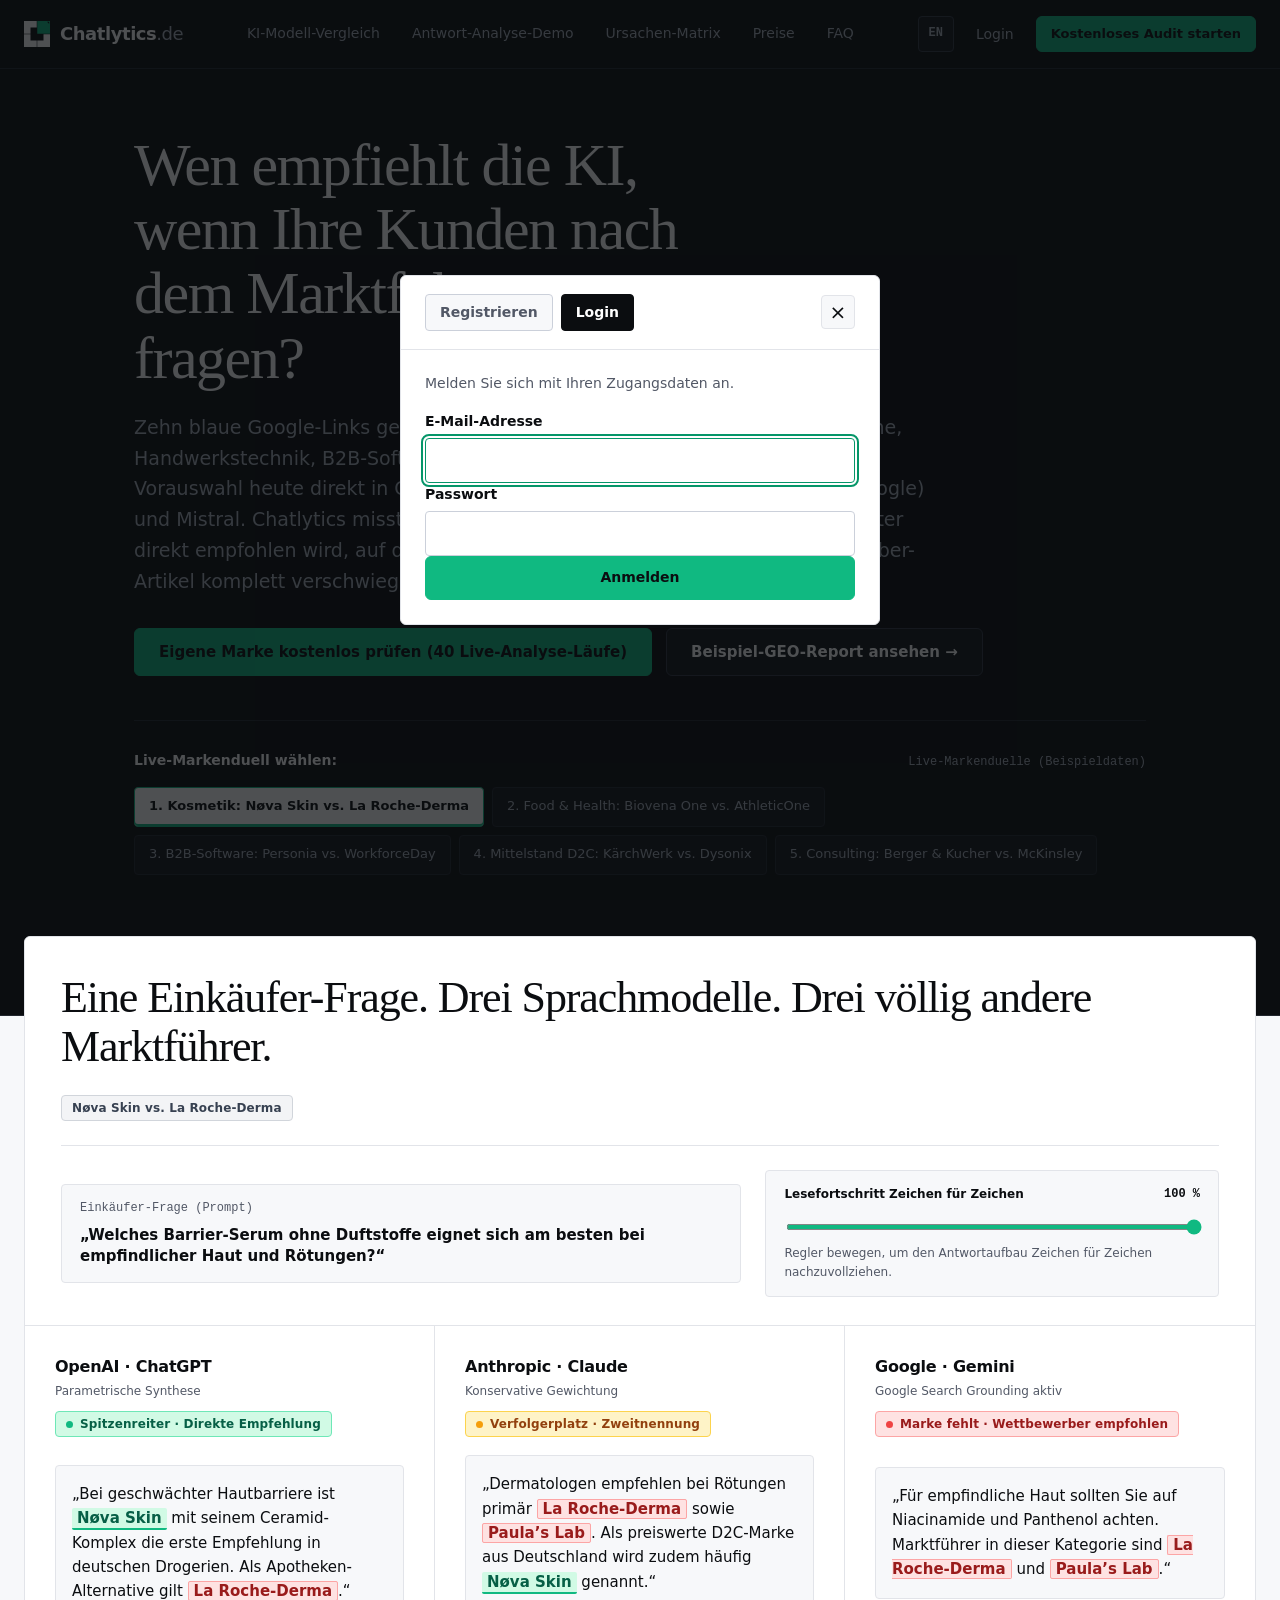
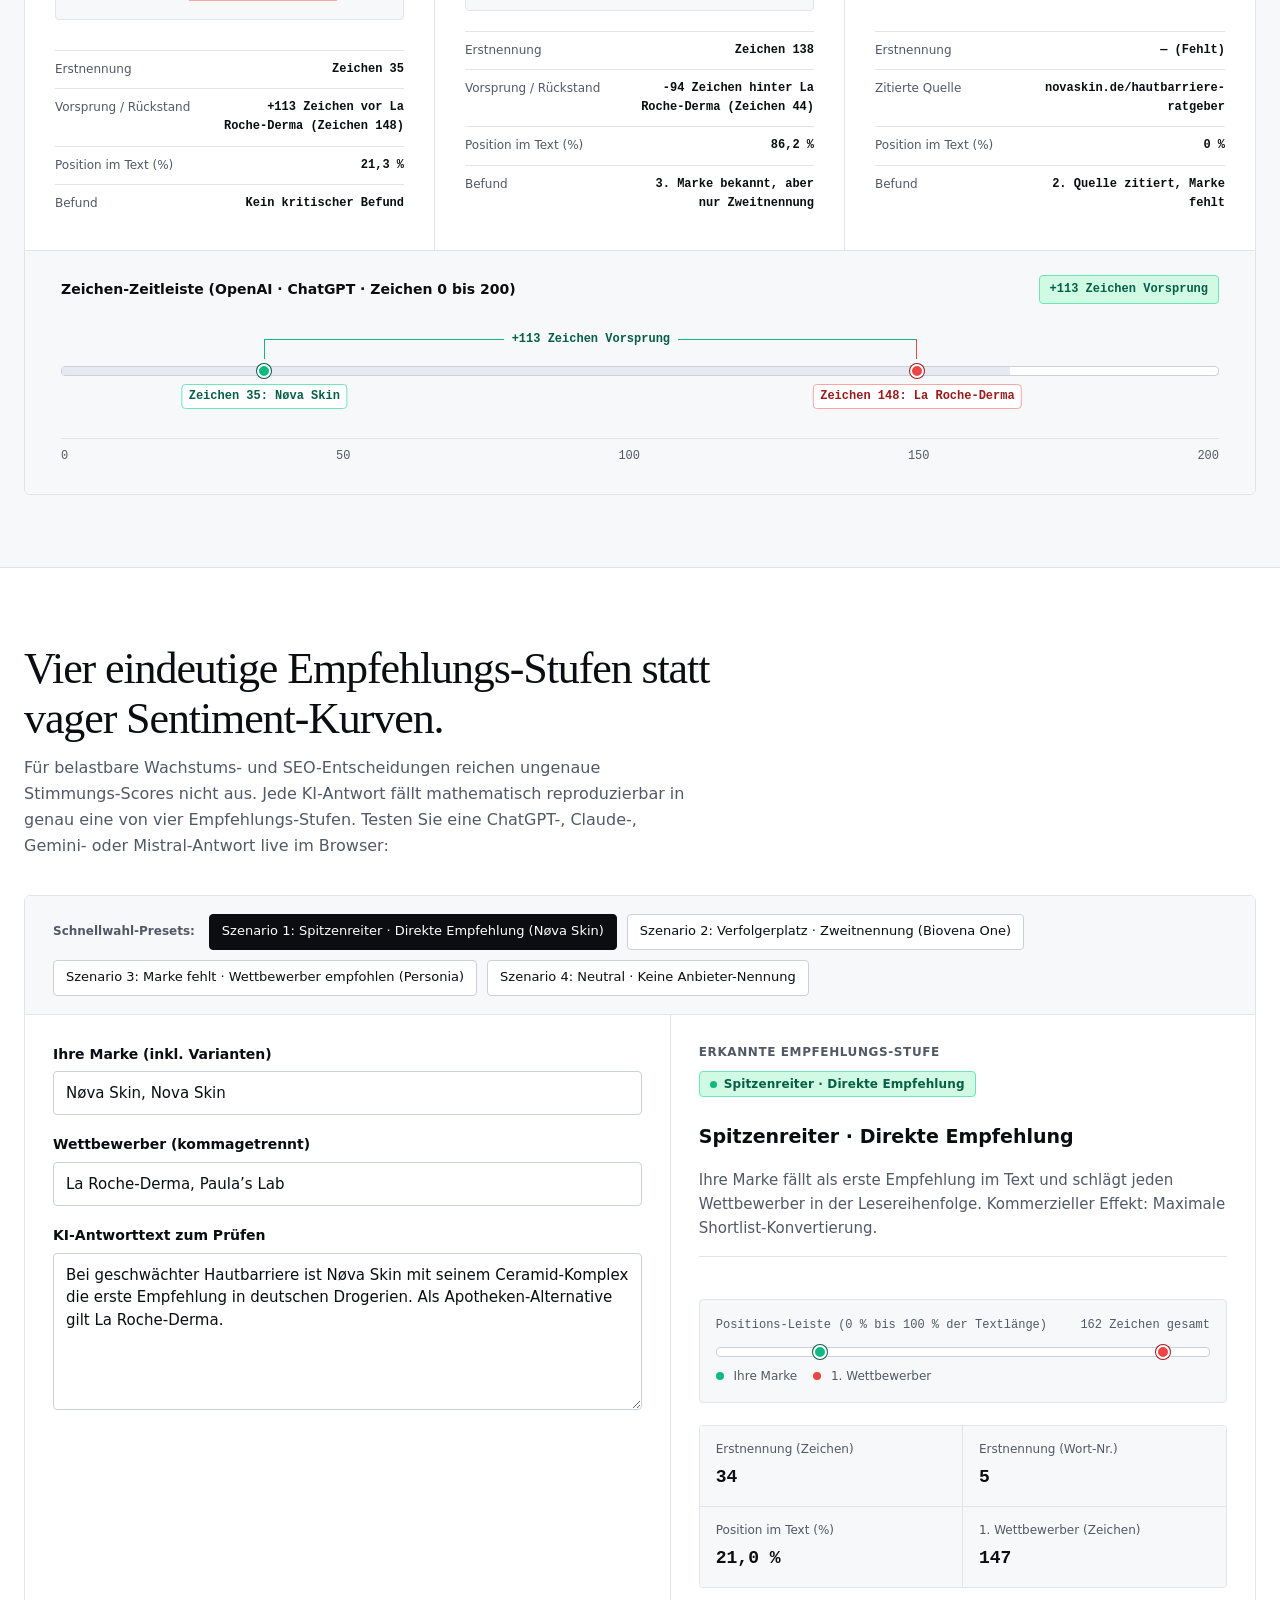
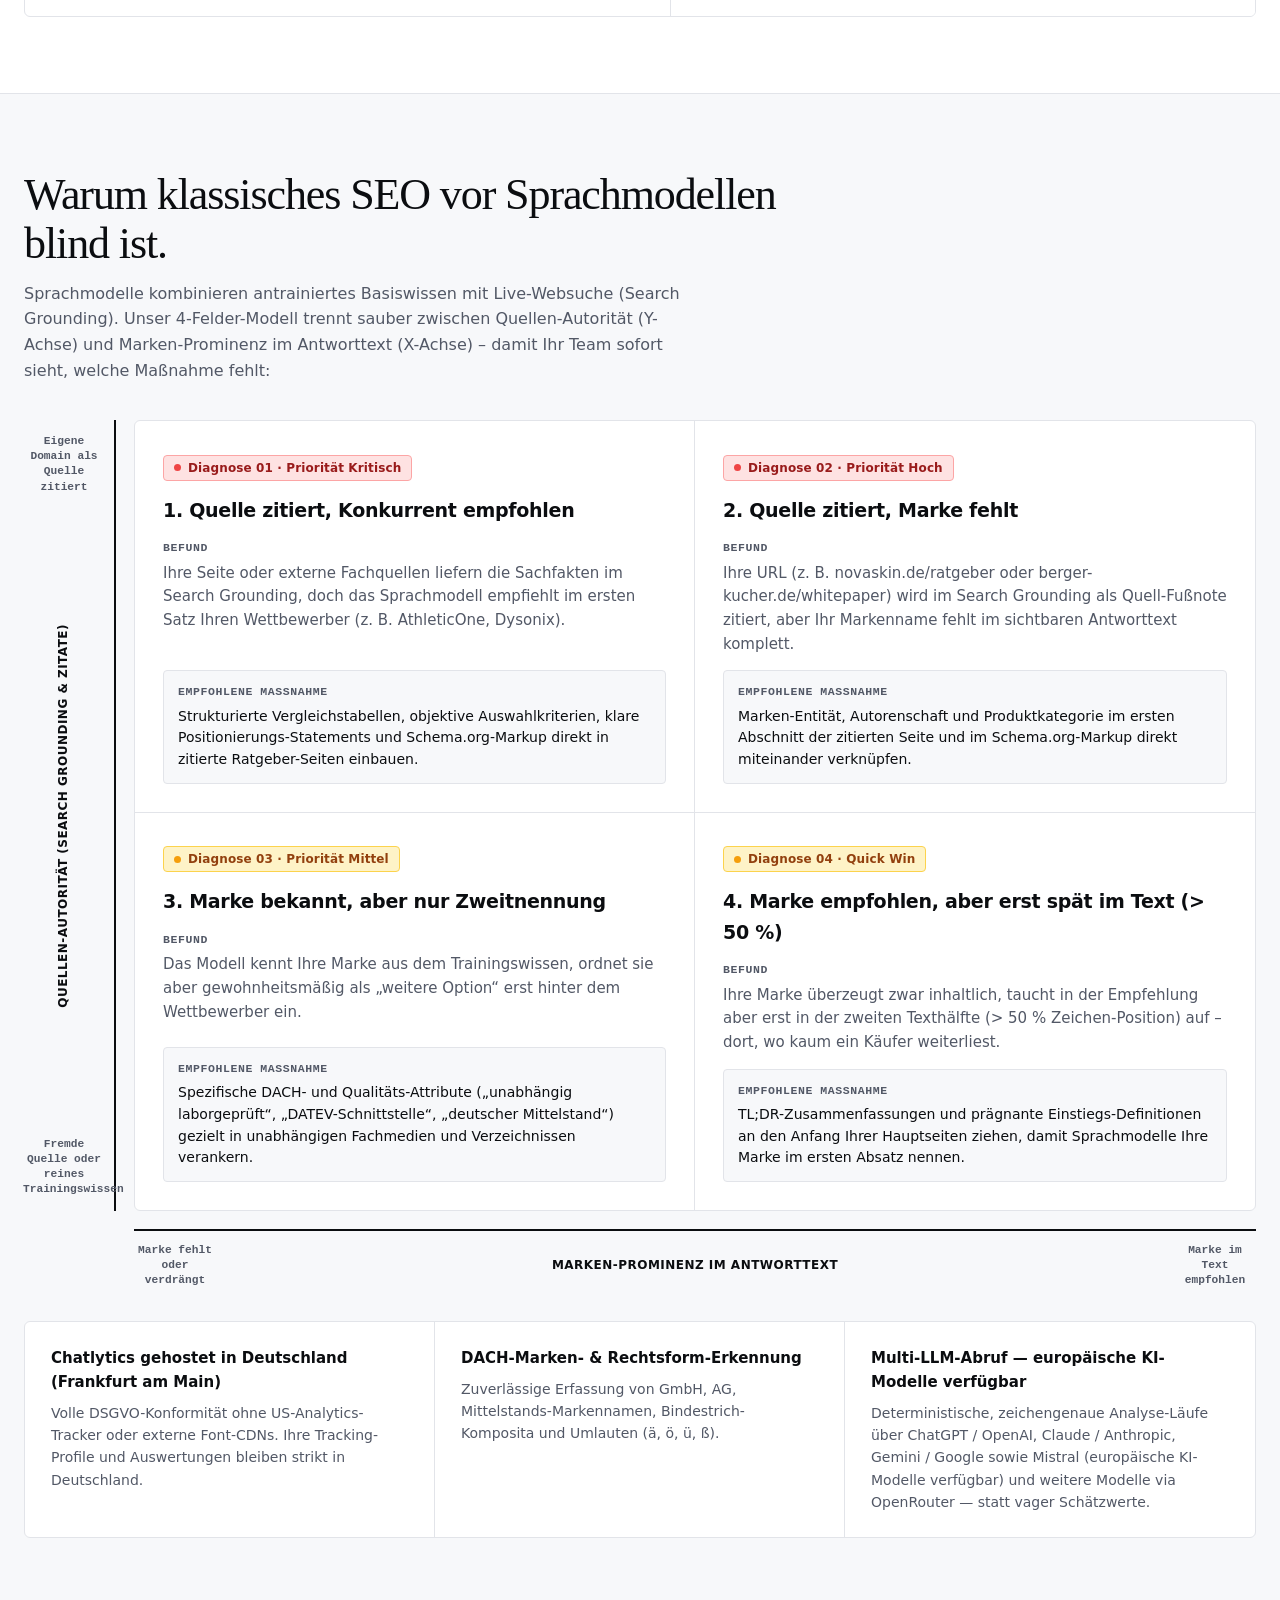
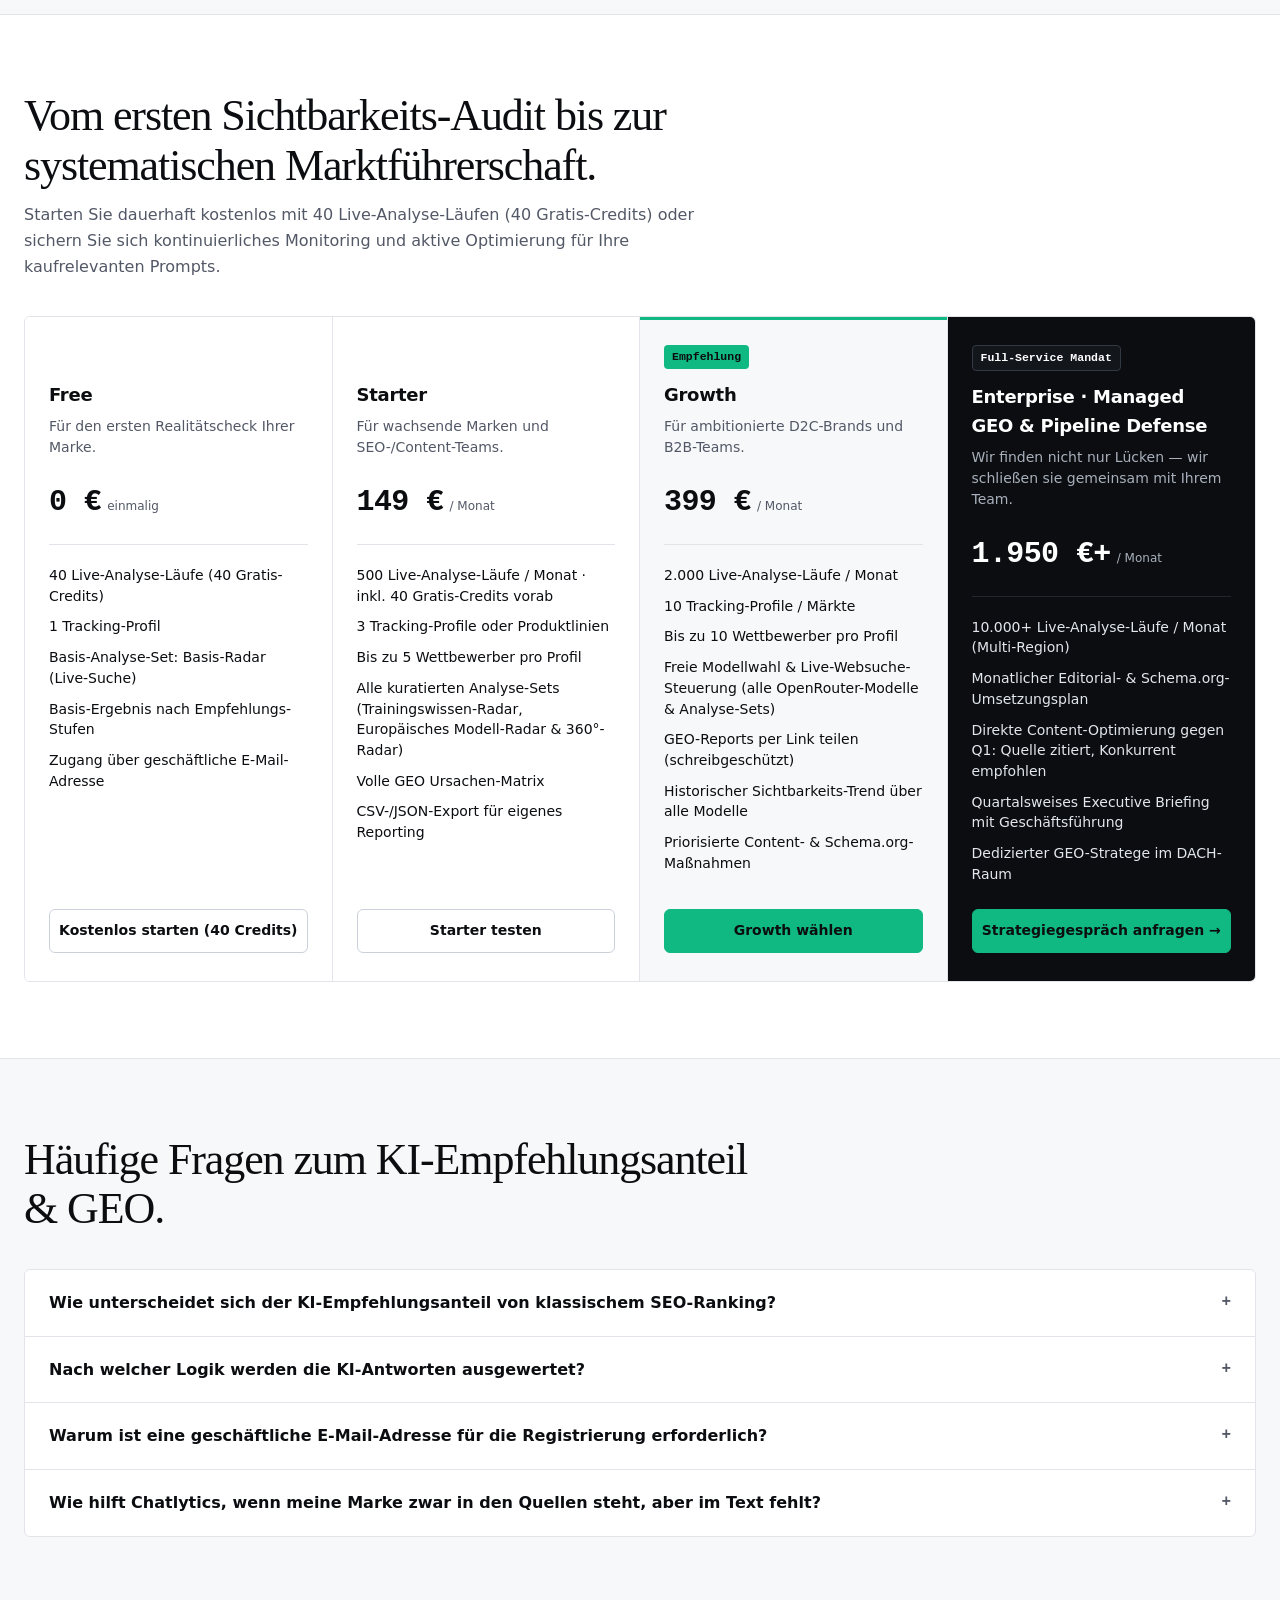
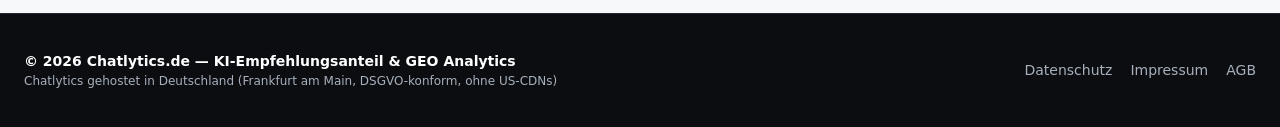
==== commit 2c3fe6e0: "feat(ui,i18n): refactor dashboard mobile-first with bottom nav, 5-KPI bar, dark mode, and Tufte char" ====
--- a/admin.html
+++ b/admin.html
@@ -2,7 +2,7 @@
 <html lang="de">
 <head>
   <meta charset="UTF-8">
-  <meta name="viewport" content="width=device-width, initial-scale=1.0">
+  <meta name="viewport" content="width=device-width, initial-scale=1.0, viewport-fit=cover">
   <title data-i18n="admin.meta_title">Chatlytics.de — Admin-Cockpit</title>
   <meta name="description" content="Chatlytics Admin-Cockpit: Mandantenverwaltung, Credit-Kontingente, schreibgeschützte Report-Links und Demodaten-Generator.">
   <link rel="icon" href="assets/favicon.svg" type="image/svg+xml">
--- a/assets/css/app.css
+++ b/assets/css/app.css
@@ -4603,3 +4603,1702 @@
   background: #b91c1c;
   border-color: #b91c1c;
 }
+
+/* ==========================================================================
+   19. DASHBOARD V3: MOBILE-FIRST ANALYTICAL WORKSPACE & BOTTOM FLOATING NAV
+   ========================================================================== */
+
+:root {
+  color-scheme: light;
+  --color-primary-link: #047857;
+  --color-primary-tint: rgba(16, 185, 129, 0.1);
+  --chart-grid-line: #eceef2;
+  --chart-axis-text: #646b7a;
+  --chart-primary-line: #059669;
+  --chart-compare-line: #94a3b8;
+  --nav-shadow: 0 8px 24px -6px rgba(11, 13, 16, 0.14);
+}
+
+html[data-theme="dark"] {
+  color-scheme: dark;
+  --bg-canvas: #0b0d10;
+  --bg-alabaster: #0b0d10;
+  --bg-surface: #13161b;
+  --bg-paper: #13161b;
+  --bg-surface-subtle: #1a1e26;
+  --bg-surface-hover: #222731;
+  --bg-progress-track: #252b36;
+  --bg-overlay: rgba(0, 0, 0, 0.72);
+  --text-primary: #f3f4f6;
+  --text-secondary: #9ca3af;
+  --text-muted: #94a3b8;
+  --border-default: #22262e;
+  --border-hairline: #22262e;
+  --border-strong: #323844;
+  --color-primary: #10b981;
+  --color-primary-hover: #34d399;
+  --color-primary-text: #34d399;
+  --color-neutral: #9ca3af;
+  --color-neutral-bg: #1e232b;
+  --color-neutral-border: #323844;
+  --color-neutral-text: #d1d5db;
+  --color-primary-link: #34d399;
+  --color-primary-tint: rgba(16, 185, 129, 0.16);
+  --color-primary-border: rgba(52, 211, 153, 0.35);
+  --color-success-bg: rgba(16, 185, 129, 0.15);
+  --color-success-border: rgba(52, 211, 153, 0.32);
+  --color-success-text: #34d399;
+  --color-warning-bg: rgba(245, 158, 11, 0.15);
+  --color-warning-border: rgba(251, 191, 36, 0.32);
+  --color-warning-text: #fbbf24;
+  --color-error-bg: rgba(239, 68, 68, 0.15);
+  --color-error-border: rgba(248, 113, 113, 0.32);
+  --color-error-text: #f87171;
+  --chart-grid-line: #22262e;
+  --chart-axis-text: #9ca3af;
+  --chart-primary-line: #34d399;
+  --chart-compare-line: #64748b;
+  --nav-shadow: 0 12px 28px -8px rgba(0, 0, 0, 0.65);
+}
+
+.dashboard-body .kpi-value,
+.dashboard-body .delta-badge,
+.dashboard-body .mece-count,
+.dashboard-body .mece-pct,
+.dashboard-body td,
+.dashboard-body .font-mono,
+.dashboard-body .account-credits-big {
+  font-variant-numeric: tabular-nums;
+}
+
+body.dashboard-body {
+  background-color: var(--bg-canvas);
+  color: var(--text-primary);
+  overflow-x: clip;
+  min-height: 100vh;
+  display: flex;
+  flex-direction: column;
+}
+
+/* Light/Dark Surface Header */
+.dashboard-body .dashboard-header {
+  position: sticky;
+  top: 0;
+  z-index: 80;
+  background-color: var(--bg-surface);
+  color: var(--text-primary);
+  border-bottom: 1px solid var(--border-default);
+  box-shadow: none;
+  padding: 0;
+}
+
+.dashboard-body .cockpit-header-inner {
+  max-width: 1280px;
+  margin: 0 auto;
+  padding: 0 24px;
+  min-height: 62px;
+  display: flex;
+  align-items: center;
+  justify-content: space-between;
+  gap: 16px;
+}
+
+.dashboard-body .cockpit-header-left {
+  display: flex;
+  align-items: center;
+  gap: 12px;
+  min-width: 0;
+  flex: 1 1 auto;
+}
+
+.dashboard-body .brand-link {
+  display: inline-flex;
+  align-items: center;
+  gap: 9px;
+  color: var(--text-primary);
+  text-decoration: none;
+  font-weight: 700;
+  font-size: 0.9375rem;
+  letter-spacing: -0.02em;
+  flex-shrink: 0;
+  min-height: 44px;
+}
+
+.dashboard-body .logo-mark {
+  color: var(--text-primary);
+}
+
+.dashboard-body .brand-wordmark {
+  white-space: nowrap;
+}
+
+.dashboard-body .header-config-wrap {
+  display: flex;
+  align-items: center;
+  min-width: 0;
+  flex: 1 1 auto;
+  max-width: 270px;
+}
+
+.dashboard-body .header-config-select {
+  width: 100%;
+  min-width: 0;
+  max-width: none;
+  min-height: 38px;
+  padding: 6px 28px 6px 10px;
+  border-radius: 8px;
+  border: 1px solid var(--border-default);
+  background-color: var(--bg-canvas);
+  color: var(--text-primary);
+  font-size: 0.84375rem;
+  font-weight: 600;
+  text-overflow: ellipsis;
+}
+
+.dashboard-body .cockpit-top-nav {
+  display: flex;
+  align-items: stretch;
+  gap: 4px;
+  flex-shrink: 0;
+}
+
+.dashboard-body .cockpit-nav-tab {
+  position: relative;
+  display: inline-flex;
+  align-items: center;
+  gap: 6px;
+  padding: 20px 12px;
+  background: transparent;
+  border: none;
+  border-bottom: 2px solid transparent;
+  color: var(--text-secondary);
+  font-size: 0.875rem;
+  font-weight: 500;
+  cursor: pointer;
+  white-space: nowrap;
+  transition: color 0.15s ease, border-color 0.15s ease;
+}
+
+.dashboard-body .cockpit-nav-tab:hover {
+  color: var(--text-primary);
+}
+
+.dashboard-body .cockpit-nav-tab.is-active {
+  color: var(--text-primary);
+  font-weight: 600;
+  border-bottom-color: var(--color-primary);
+}
+
+.dashboard-body .cockpit-header-right {
+  display: flex;
+  align-items: center;
+  gap: 8px;
+  flex-shrink: 0;
+}
+
+.dashboard-body .credits-chip-btn {
+  display: inline-flex;
+  align-items: center;
+  gap: 6px;
+  min-height: 36px;
+  padding: 0 11px;
+  border-radius: 8px;
+  border: 1px solid var(--border-default);
+  background-color: var(--bg-canvas);
+  color: var(--text-primary);
+  font-size: 0.8125rem;
+  font-weight: 600;
+  cursor: pointer;
+  white-space: nowrap;
+}
+
+.dashboard-body .credits-chip-btn:hover {
+  border-color: var(--border-strong);
+  background-color: var(--bg-surface-subtle);
+}
+
+.dashboard-body .theme-icon-btn {
+  display: inline-flex;
+  align-items: center;
+  justify-content: center;
+  width: 38px;
+  height: 38px;
+  border-radius: 8px;
+  border: 1px solid var(--border-default);
+  background-color: var(--bg-canvas);
+  color: var(--text-secondary);
+  cursor: pointer;
+}
+
+.dashboard-body .theme-icon-btn:hover {
+  color: var(--text-primary);
+  background-color: var(--bg-surface-subtle);
+}
+
+.dashboard-body .mobile-period-trigger {
+  display: none;
+}
+
+/* Main Canvas */
+.dashboard-body .dashboard-main {
+  flex: 1 0 auto;
+  width: 100%;
+  max-width: 1280px;
+  margin: 0 auto;
+  padding: 24px 24px 56px;
+}
+
+.dashboard-body .cockpit-view {
+  display: none;
+}
+
+.dashboard-body .cockpit-view.is-active {
+  display: block;
+}
+
+/* Overview Header Strip */
+.dashboard-body .overview-context-row {
+  display: flex;
+  align-items: center;
+  justify-content: space-between;
+  gap: 12px;
+  margin-bottom: 14px;
+  flex-wrap: wrap;
+}
+
+.dashboard-body .overview-profile-meta {
+  display: flex;
+  align-items: center;
+  gap: 10px;
+  min-width: 0;
+  flex-wrap: wrap;
+}
+
+.dashboard-body .overview-title {
+  margin: 0;
+  font-size: 1.25rem;
+  font-weight: 700;
+  letter-spacing: -0.02em;
+  color: var(--text-primary);
+}
+
+.dashboard-body .overview-actions-inline {
+  display: flex;
+  align-items: center;
+  gap: 8px;
+}
+
+.dashboard-body .mobile-range-chip-bar {
+  display: none;
+}
+
+/* Period Bar */
+.dashboard-body .period-comparison-bar {
+  background-color: var(--bg-surface);
+  border: 1px solid var(--border-default);
+  border-radius: var(--radius-md);
+  padding: 12px 16px;
+  margin-bottom: 16px;
+  box-shadow: none;
+}
+
+.dashboard-body .period-bar-sheet-header {
+  display: none;
+}
+
+.dashboard-body .period-bar-controls {
+  display: flex;
+  align-items: center;
+  flex-wrap: wrap;
+  gap: 10px 14px;
+}
+
+.dashboard-body .segmented-control {
+  display: inline-flex;
+  align-items: center;
+  gap: 2px;
+  padding: 3px;
+  border-radius: 9px;
+  border: 1px solid var(--border-default);
+  background-color: var(--bg-canvas);
+}
+
+.dashboard-body .segment-btn {
+  min-height: 34px;
+  padding: 0 11px;
+  border: none;
+  border-radius: 6px;
+  background: transparent;
+  color: var(--text-secondary);
+  font-size: 0.8125rem;
+  font-weight: 500;
+  cursor: pointer;
+}
+
+.dashboard-body .segment-btn:hover {
+  color: var(--text-primary);
+}
+
+.dashboard-body .segment-btn.active {
+  background-color: var(--bg-surface);
+  color: var(--text-primary);
+  font-weight: 600;
+  box-shadow: 0 1px 2px rgba(11, 13, 16, 0.08);
+}
+
+/* Flatten pill clutter on range & granularity */
+.dashboard-body .active-range-pill,
+.dashboard-body .timeline-granularity-pill {
+  background: transparent !important;
+  border: none !important;
+  padding: 0 !important;
+  border-radius: 0 !important;
+  color: var(--text-secondary);
+  font-size: 0.75rem;
+  font-weight: 500;
+  box-shadow: none !important;
+}
+
+.dashboard-body .period-sheet-backdrop {
+  display: none;
+}
+
+/* 5-Metric Calm KPI Bar (Desktop) & 2-Column Grid (Mobile) */
+.dashboard-body .kpi-section {
+  margin-bottom: 18px;
+}
+
+.dashboard-body .kpi-grid {
+  display: grid;
+  grid-template-columns: repeat(5, minmax(0, 1fr));
+  gap: 0;
+  background-color: var(--bg-surface);
+  border: 1px solid var(--border-default);
+  border-radius: var(--radius-md);
+  overflow: hidden;
+  box-shadow: none;
+}
+
+.dashboard-body .kpi-card {
+  display: flex;
+  flex-direction: column;
+  justify-content: space-between;
+  gap: 6px;
+  padding: 18px 20px;
+  background-color: var(--bg-surface);
+  border: none;
+  border-right: 1px solid var(--border-default);
+  border-radius: 0;
+  box-shadow: none;
+}
+
+.dashboard-body .kpi-card:last-child {
+  border-right: none;
+}
+
+.dashboard-body .kpi-header {
+  display: flex;
+  align-items: center;
+  justify-content: space-between;
+  gap: 6px;
+}
+
+.dashboard-body .kpi-title {
+  font-size: 0.8125rem;
+  font-weight: 600;
+  color: var(--text-secondary);
+  line-height: 1.3;
+}
+
+.dashboard-body .kpi-value-row {
+  display: flex;
+  align-items: baseline;
+  justify-content: space-between;
+  gap: 8px;
+  flex-wrap: wrap;
+}
+
+.dashboard-body .kpi-value {
+  font-size: 1.75rem;
+  font-weight: 700;
+  line-height: 1.1;
+  letter-spacing: -0.025em;
+  color: var(--text-primary);
+}
+
+.dashboard-body .kpi-subtext {
+  font-size: 0.75rem;
+  color: var(--text-muted);
+  line-height: 1.35;
+}
+
+.dashboard-body .delta-badge {
+  display: inline-flex;
+  align-items: center;
+  padding: 2px 7px;
+  border-radius: 6px;
+  font-size: 0.75rem;
+  font-weight: 600;
+  line-height: 1.3;
+  white-space: nowrap;
+}
+
+.dashboard-body .delta-positive {
+  background-color: var(--color-success-bg);
+  color: var(--color-success-text);
+}
+
+.dashboard-body .delta-negative {
+  background-color: var(--color-error-bg);
+  color: var(--color-error-text);
+}
+
+.dashboard-body .delta-neutral {
+  background-color: var(--bg-surface-subtle);
+  color: var(--text-secondary);
+}
+
+/* Surfaces, Tables & Dark Theme Harmony */
+.dashboard-body .card {
+  background-color: var(--bg-surface);
+  border: 1px solid var(--border-default);
+  border-radius: var(--radius-md);
+  box-shadow: none;
+  color: var(--text-primary);
+}
+
+.dashboard-body .card-title,
+.dashboard-body h2,
+.dashboard-body h3,
+.dashboard-body h4 {
+  color: var(--text-primary);
+}
+
+.dashboard-body .card-hint,
+.dashboard-body .date-range-label,
+.dashboard-body .text-muted {
+  color: var(--text-secondary);
+}
+
+.dashboard-body .table {
+  color: var(--text-primary);
+}
+
+.dashboard-body .table th {
+  background-color: var(--bg-canvas);
+  color: var(--text-secondary);
+  border-bottom: 1px solid var(--border-default);
+}
+
+.dashboard-body .table td {
+  border-bottom: 1px solid var(--border-default);
+  color: var(--text-primary);
+}
+
+.dashboard-body .geo-prescription-box,
+.dashboard-body .geo-item,
+.dashboard-body .accordion-detail-wrap,
+.dashboard-body .run-status-banner,
+.dashboard-body .first-day-banner {
+  background-color: var(--bg-canvas);
+  border-color: var(--border-default);
+  color: var(--text-primary);
+}
+
+.dashboard-body .geo-svg-cell {
+  fill: var(--bg-canvas);
+  stroke: var(--border-default);
+}
+
+/* Tufte Time-Series Card & Controls */
+.dashboard-body .timeline-card {
+  padding: 20px;
+  margin-bottom: 18px;
+}
+
+.dashboard-body .timeline-header-top {
+  display: flex;
+  align-items: center;
+  justify-content: space-between;
+  gap: 12px;
+  flex-wrap: wrap;
+  margin-bottom: 14px;
+}
+
+.dashboard-body .timeline-tabs {
+  display: inline-flex;
+  flex-wrap: wrap;
+  gap: 4px;
+  padding: 3px;
+  border-radius: 9px;
+  background-color: var(--bg-canvas);
+  border: 1px solid var(--border-default);
+}
+
+.dashboard-body .timeline-tab-btn {
+  min-height: 36px;
+  padding: 6px 12px;
+  border-radius: 6px;
+  border: none;
+  background: transparent;
+  color: var(--text-secondary);
+  font-size: 0.8125rem;
+  font-weight: 500;
+  cursor: pointer;
+}
+
+.dashboard-body .timeline-tab-btn:hover {
+  color: var(--text-primary);
+}
+
+.dashboard-body .timeline-tab-btn.active {
+  background-color: var(--bg-surface);
+  color: var(--text-primary);
+  font-weight: 600;
+  box-shadow: 0 1px 2px rgba(11, 13, 16, 0.08);
+}
+
+.dashboard-body .timeline-line-primary {
+  stroke: var(--chart-primary-line);
+  stroke-width: 2.25;
+  fill: none;
+}
+
+.dashboard-body .timeline-line-compare {
+  stroke: var(--chart-compare-line);
+  stroke-width: 1.75;
+  stroke-dasharray: 4 4;
+  fill: none;
+}
+
+.dashboard-body .timeline-grid-line {
+  stroke: var(--chart-grid-line);
+  stroke-width: 1;
+  stroke-dasharray: none;
+}
+
+.dashboard-body .timeline-axis-line {
+  stroke: var(--border-default);
+  stroke-width: 1;
+}
+
+.dashboard-body .timeline-swatch {
+  display: inline-block;
+  width: 14px;
+  height: 2.5px;
+  border-radius: 2px;
+  flex-shrink: 0;
+}
+
+.dashboard-body .timeline-swatch.swatch-primary {
+  background-color: var(--chart-primary-line);
+}
+
+.dashboard-body .timeline-swatch.swatch-compare {
+  height: 0;
+  border-top: 2px dashed var(--chart-compare-line);
+}
+
+.dashboard-body #config-schedule-badge,
+.dashboard-body #profile-status-pill {
+  display: inline-flex;
+  align-items: center;
+  gap: 7px;
+  background: transparent !important;
+  border: none !important;
+  padding: 2px 0;
+  font-size: 0.8125rem;
+  font-weight: 500;
+  line-height: 1.35;
+  color: var(--text-secondary);
+}
+
+.dashboard-body #config-schedule-badge::before,
+.dashboard-body #profile-status-pill::before {
+  content: '';
+  width: 7px;
+  height: 7px;
+  border-radius: 50%;
+  background-color: var(--text-muted);
+  flex-shrink: 0;
+}
+
+.dashboard-body #config-schedule-badge.badge-success,
+.dashboard-body #profile-status-pill.badge-success {
+  color: var(--color-success-text);
+}
+
+.dashboard-body #config-schedule-badge.badge-success::before,
+.dashboard-body #profile-status-pill.badge-success::before {
+  background-color: var(--color-success);
+}
+
+.dashboard-body #config-schedule-badge.badge-warning,
+.dashboard-body #profile-status-pill.badge-warning {
+  color: var(--color-warning-text);
+}
+
+.dashboard-body #config-schedule-badge.badge-warning::before,
+.dashboard-body #profile-status-pill.badge-warning::before {
+  background-color: var(--color-warning);
+}
+
+.dashboard-body .admin-token-badge {
+  background: transparent;
+  border: none;
+  padding: 2px 0 0;
+  font-size: 0.72rem;
+  color: var(--text-muted);
+}
+
+.dashboard-body .competitor-card .table {
+  font-size: 0.8125rem;
+}
+
+.dashboard-body .competitor-card .table th,
+.dashboard-body .competitor-card .table td {
+  padding: 10px 8px;
+}
+
+.dashboard-body #geo-active-badge.geo-none {
+  background: transparent;
+  border-color: transparent;
+  color: var(--text-secondary);
+  padding-left: 0;
+  padding-right: 0;
+}
+
+.dashboard-body .detail-sheet-body .accordion-detail-grid {
+  grid-template-columns: 1fr;
+  gap: 14px;
+}
+
+.dashboard-body .detail-sheet-body .accordion-pre {
+  max-height: 240px;
+}
+
+.dashboard-body .modal-card,
+.dashboard-body .modal-content {
+  background-color: var(--bg-surface);
+  color: var(--text-primary);
+  border-color: var(--border-default);
+}
+
+.dashboard-body .form-control,
+.dashboard-body .form-select {
+  background-color: var(--bg-surface);
+  color: var(--text-primary);
+  border-color: var(--border-default);
+}
+
+.dashboard-body .btn-outline-secondary,
+.dashboard-body .btn-outline {
+  background-color: var(--bg-surface);
+  color: var(--text-primary);
+  border-color: var(--border-default);
+}
+
+.dashboard-body .btn-outline-secondary:hover,
+.dashboard-body .btn-outline:hover {
+  background-color: var(--bg-surface-hover);
+  border-color: var(--border-strong);
+}
+
+.dashboard-body .timeline-axis-text {
+  fill: var(--chart-axis-text);
+}
+
+.dashboard-body .timeline-dot-active-primary {
+  fill: var(--chart-primary-line);
+  stroke: var(--bg-surface);
+  stroke-width: 2;
+}
+
+.dashboard-body .timeline-dot-active-compare {
+  fill: var(--chart-compare-line);
+  stroke: var(--bg-surface);
+  stroke-width: 2;
+}
+
+.dashboard-body .timeline-crosshair {
+  stroke: var(--border-strong);
+  stroke-width: 1;
+  stroke-dasharray: 3 3;
+}
+
+.dashboard-body .timeline-svg-wrap {
+  position: relative;
+  width: 100%;
+  touch-action: pan-y;
+}
+
+.dashboard-body .timeline-svg {
+  width: 100%;
+  height: auto;
+  display: block;
+}
+
+.dashboard-body .timeline-tooltip {
+  background-color: var(--bg-surface);
+  color: var(--text-primary);
+  border: 1px solid var(--border-strong);
+  box-shadow: var(--nav-shadow);
+}
+
+/* Overview Dive-Deeper Links */
+.dashboard-body .overview-quick-links {
+  display: grid;
+  grid-template-columns: repeat(2, minmax(0, 1fr));
+  gap: 12px;
+}
+
+.dashboard-body .quick-jump-card {
+  display: flex;
+  align-items: center;
+  justify-content: space-between;
+  gap: 12px;
+  min-height: 52px;
+  padding: 14px 18px;
+  border-radius: var(--radius-md);
+  border: 1px solid var(--border-default);
+  background-color: var(--bg-surface);
+  color: var(--text-primary);
+  font-size: 0.875rem;
+  font-weight: 600;
+  text-align: left;
+  cursor: pointer;
+  transition: border-color 0.15s ease, background-color 0.15s ease;
+}
+
+.dashboard-body .quick-jump-card:hover {
+  border-color: var(--color-primary);
+  background-color: var(--bg-surface-subtle);
+}
+
+.dashboard-body .quick-jump-arrow {
+  color: var(--text-secondary);
+  flex-shrink: 0;
+}
+
+/* Clean Semantic Dots (Anti-Pill Clutter) */
+.dashboard-body .mece-dot {
+  display: inline-block;
+  width: 8px;
+  height: 8px;
+  border-radius: 50%;
+  flex-shrink: 0;
+}
+
+.dashboard-body .mece-dot.dot-win { background-color: #10b981; }
+.dashboard-body .mece-dot.dot-halo { background-color: #f59e0b; }
+.dashboard-body .mece-dot.dot-takeover { background-color: #ef4444; }
+.dashboard-body .mece-dot.dot-generic { background-color: #64748b; }
+
+.dashboard-body .mece-legend-item {
+  display: flex;
+  align-items: center;
+  justify-content: space-between;
+  gap: 10px;
+  padding: 10px 0;
+  border-bottom: 1px solid var(--border-default);
+}
+
+.dashboard-body .mece-legend-item:last-child {
+  border-bottom: none;
+  padding-bottom: 0;
+}
+
+.dashboard-body .mece-legend-label-wrap {
+  display: inline-flex;
+  align-items: center;
+  gap: 8px;
+  min-width: 0;
+}
+
+.dashboard-body .mece-legend-name {
+  font-size: 0.84375rem;
+  font-weight: 500;
+  color: var(--text-primary);
+}
+
+.dashboard-body .citation-type {
+  display: inline-flex;
+  align-items: center;
+  gap: 6px;
+  font-size: 0.8125rem;
+  font-weight: 500;
+  white-space: nowrap;
+}
+
+.dashboard-body .citation-type.is-own {
+  color: var(--color-success-text);
+  font-weight: 600;
+}
+
+.dashboard-body .citation-type.is-own::before {
+  content: "";
+  width: 7px;
+  height: 7px;
+  border-radius: 50%;
+  background-color: var(--color-primary);
+}
+
+.dashboard-body .citation-type.is-external {
+  color: var(--text-secondary);
+}
+
+.dashboard-body .results-total-count {
+  font-size: 0.8125rem;
+  font-weight: 600;
+  color: var(--text-secondary);
+}
+
+/* Results Drawer Trigger */
+.dashboard-body .mobile-result-hint {
+  display: none;
+}
+
+/* Detail Drawer (Desktop Right Slide-Over -> Mobile Bottom Sheet) */
+.detail-sheet-overlay {
+  position: fixed;
+  inset: 0;
+  z-index: 1050;
+  display: flex;
+  justify-content: flex-end;
+  align-items: stretch;
+}
+
+.detail-sheet-overlay.hidden {
+  display: none !important;
+}
+
+.detail-sheet-backdrop {
+  position: fixed;
+  inset: 0;
+  background-color: var(--bg-overlay);
+}
+
+.detail-sheet-panel {
+  position: relative;
+  z-index: 1;
+  width: min(560px, 100vw);
+  height: 100%;
+  background-color: var(--bg-surface);
+  color: var(--text-primary);
+  border-left: 1px solid var(--border-default);
+  display: flex;
+  flex-direction: column;
+  box-shadow: -8px 0 32px rgba(11, 13, 16, 0.18);
+}
+
+.detail-sheet-handle {
+  display: none;
+}
+
+.detail-sheet-header {
+  display: flex;
+  align-items: center;
+  justify-content: space-between;
+  gap: 12px;
+  padding: 16px 20px;
+  border-bottom: 1px solid var(--border-default);
+}
+
+.detail-sheet-title {
+  margin: 0;
+  font-size: 1rem;
+  font-weight: 700;
+  color: var(--text-primary);
+}
+
+.detail-sheet-body {
+  flex: 1 1 auto;
+  overflow-y: auto;
+  padding: 20px;
+  display: flex;
+  flex-direction: column;
+  gap: 16px;
+}
+
+/* Profile & Account Views */
+.dashboard-body .section-page-head {
+  margin-bottom: 16px;
+}
+
+.dashboard-body .section-page-title {
+  margin: 0;
+  font-size: 1.25rem;
+  font-weight: 700;
+  letter-spacing: -0.02em;
+  color: var(--text-primary);
+}
+
+.dashboard-body .section-page-sub {
+  margin: 4px 0 0;
+  font-size: 0.875rem;
+  color: var(--text-secondary);
+}
+
+.dashboard-body .profiles-layout-grid,
+.dashboard-body .account-layout-grid {
+  display: grid;
+  grid-template-columns: repeat(2, minmax(0, 1fr));
+  gap: 16px;
+}
+
+.dashboard-body .profile-summary-grid {
+  display: grid;
+  grid-template-columns: repeat(2, minmax(0, 1fr));
+  gap: 12px 16px;
+  margin-top: 12px;
+}
+
+.dashboard-body .profile-meta-item {
+  display: flex;
+  flex-direction: column;
+  gap: 2px;
+  min-width: 0;
+}
+
+.dashboard-body .profile-meta-label {
+  font-size: 0.75rem;
+  color: var(--text-muted);
+}
+
+.dashboard-body .profile-meta-value {
+  font-size: 0.875rem;
+  font-weight: 600;
+  color: var(--text-primary);
+  overflow: hidden;
+  text-overflow: ellipsis;
+}
+
+.dashboard-body .profile-action-stack {
+  display: flex;
+  flex-wrap: wrap;
+  gap: 10px;
+  margin-top: 16px;
+}
+
+.dashboard-body .danger-zone-card {
+  margin-top: 16px;
+  border-color: var(--border-default);
+}
+
+.dashboard-body .account-credits-big {
+  font-size: 2.25rem;
+  font-weight: 700;
+  line-height: 1.1;
+  color: var(--text-primary);
+}
+
+.dashboard-body .setting-row {
+  display: flex;
+  align-items: center;
+  justify-content: space-between;
+  gap: 16px;
+  padding: 14px 0;
+  border-bottom: 1px solid var(--border-default);
+}
+
+.dashboard-body .setting-row:last-child {
+  border-bottom: none;
+  padding-bottom: 0;
+}
+
+.dashboard-body .setting-info {
+  display: flex;
+  flex-direction: column;
+  gap: 2px;
+}
+
+.dashboard-body .setting-title {
+  font-size: 0.875rem;
+  font-weight: 600;
+  color: var(--text-primary);
+}
+
+.dashboard-body .setting-desc {
+  font-size: 0.75rem;
+  color: var(--text-secondary);
+}
+
+.dashboard-body .theme-segmented {
+  display: inline-flex;
+  padding: 3px;
+  border-radius: 9px;
+  background-color: var(--bg-canvas);
+  border: 1px solid var(--border-default);
+  gap: 2px;
+}
+
+.dashboard-body .theme-choice-btn {
+  min-height: 36px;
+  padding: 0 12px;
+  border: none;
+  border-radius: 6px;
+  background: transparent;
+  color: var(--text-secondary);
+  font-size: 0.8125rem;
+  font-weight: 500;
+  cursor: pointer;
+}
+
+.dashboard-body .theme-choice-btn.is-active {
+  background-color: var(--bg-surface);
+  color: var(--text-primary);
+  font-weight: 600;
+  box-shadow: 0 1px 2px rgba(11, 13, 16, 0.08);
+}
+
+.dashboard-body .form-control,
+.dashboard-body .form-select,
+.dashboard-body .form-textarea {
+  background-color: var(--bg-canvas);
+  color: var(--text-primary);
+  border-color: var(--border-default);
+}
+
+.dashboard-body .btn-secondary {
+  background-color: var(--bg-surface-subtle);
+  color: var(--text-primary);
+  border-color: var(--border-default);
+}
+
+.dashboard-body .btn-outline {
+  background-color: transparent;
+  color: var(--text-primary);
+  border-color: var(--border-strong);
+}
+
+.dashboard-body .footer {
+  background-color: var(--bg-surface);
+  color: var(--text-secondary);
+  border-top: 1px solid var(--border-default);
+}
+
+/* Tablet Breakpoint (768px - 1023px) */
+@media (max-width: 1023px) {
+  .dashboard-body .kpi-grid {
+    grid-template-columns: repeat(3, minmax(0, 1fr));
+  }
+  .dashboard-body .kpi-card {
+    border-bottom: 1px solid var(--border-default);
+  }
+  .dashboard-body .profiles-layout-grid,
+  .dashboard-body .account-layout-grid {
+    grid-template-columns: 1fr;
+  }
+}
+
+/* Desktop Hidden Bottom Floating Nav */
+.mobile-bottom-nav {
+  display: none;
+}
+
+/* Mobile-First (< 768px, optimized for 375px & 390px iPhones) */
+@media (max-width: 767px) {
+  .dashboard-body {
+    padding-bottom: calc(6.5rem + env(safe-area-inset-bottom, 0px));
+  }
+
+  .dashboard-body .cockpit-top-nav,
+  .dashboard-body .desktop-only,
+  .dashboard-body .brand-wordmark {
+    display: none !important;
+  }
+
+  .dashboard-body .cockpit-header-inner {
+    padding: 8px 12px;
+    min-height: 56px;
+    gap: 8px;
+  }
+
+  .dashboard-body .cockpit-header-left {
+    gap: 8px;
+  }
+
+  .dashboard-body .header-config-wrap {
+    max-width: none;
+    flex: 1 1 auto;
+  }
+
+  .dashboard-body .header-config-select {
+    min-height: 44px;
+    font-size: 0.875rem;
+  }
+
+  .dashboard-body .mobile-period-trigger {
+    display: inline-flex;
+    align-items: center;
+    justify-content: center;
+    gap: 6px;
+    min-height: 44px;
+    min-width: 44px;
+    padding: 0 12px;
+    border-radius: 10px;
+    border: 1px solid var(--border-default);
+    background-color: var(--bg-canvas);
+    color: var(--text-primary);
+    font-size: 0.8125rem;
+    font-weight: 600;
+    white-space: nowrap;
+    cursor: pointer;
+  }
+
+  /* Bottom Floating Pill / Dock Menu */
+  .dashboard-body .mobile-bottom-nav {
+    position: fixed;
+    left: 12px;
+    right: 12px;
+    bottom: calc(12px + env(safe-area-inset-bottom, 0px));
+    max-width: 460px;
+    margin: 0 auto;
+    z-index: 95;
+    display: flex;
+    align-items: stretch;
+    justify-content: space-around;
+    gap: 2px;
+    padding: 5px;
+    background-color: var(--bg-surface);
+    border: 1px solid var(--border-default);
+    border-radius: 18px;
+    box-shadow: var(--nav-shadow);
+  }
+
+  .dashboard-body .mobile-bottom-nav-btn {
+    flex: 1 1 0;
+    min-width: 44px;
+    min-height: 48px;
+    display: flex;
+    flex-direction: column;
+    align-items: center;
+    justify-content: center;
+    gap: 3px;
+    padding: 6px 4px;
+    border: none;
+    border-radius: 13px;
+    background: transparent;
+    color: var(--text-secondary);
+    font-size: 0.6875rem;
+    font-weight: 500;
+    line-height: 1.1;
+    cursor: pointer;
+    transition: background-color 0.15s ease, color 0.15s ease;
+  }
+
+  .dashboard-body .mobile-bottom-nav-btn.hidden {
+    display: none !important;
+  }
+
+  .dashboard-body .mobile-bottom-nav-btn.is-active {
+    background-color: var(--color-primary-tint);
+    color: var(--color-primary-link);
+    font-weight: 600;
+  }
+
+  .dashboard-body .dashboard-main {
+    padding: 14px 14px 28px;
+  }
+
+  /* Mobile Compact Period Context Row */
+  .dashboard-body .mobile-range-chip-bar {
+    display: flex;
+    align-items: center;
+    justify-content: space-between;
+    gap: 8px;
+    margin-bottom: 12px;
+  }
+
+  .dashboard-body .mobile-range-chip-btn {
+    display: inline-flex;
+    align-items: center;
+    gap: 6px;
+    min-height: 44px;
+    min-width: 0;
+    max-width: calc(100% - 88px);
+    padding: 0 12px;
+    border-radius: 10px;
+    border: 1px solid var(--border-default);
+    background-color: var(--bg-surface);
+    color: var(--text-secondary);
+    font-size: 0.75rem;
+    font-weight: 500;
+    cursor: pointer;
+  }
+
+  .dashboard-body .mobile-range-chip-btn > span:last-child {
+    overflow: hidden;
+    text-overflow: ellipsis;
+    white-space: nowrap;
+  }
+
+  /* Mobile Period Bottom Sheet */
+  .dashboard-body .period-sheet-backdrop.is-open {
+    display: block;
+    position: fixed;
+    inset: 0;
+    background-color: var(--bg-overlay);
+    z-index: 115;
+  }
+
+  .dashboard-body .period-comparison-bar {
+    display: none;
+  }
+
+  .dashboard-body .period-comparison-bar.is-sheet-open {
+    display: block;
+    position: fixed;
+    left: 0;
+    right: 0;
+    bottom: 0;
+    margin: 0;
+    z-index: 120;
+    max-height: 85vh;
+    overflow-y: auto;
+    border-radius: 20px 20px 0 0;
+    border: 1px solid var(--border-default);
+    border-bottom: none;
+    padding: 16px 16px calc(24px + env(safe-area-inset-bottom, 0px));
+    box-shadow: 0 -12px 32px rgba(11, 13, 16, 0.22);
+  }
+
+  .dashboard-body .period-comparison-bar.is-sheet-open .period-bar-sheet-header {
+    display: flex;
+    align-items: center;
+    justify-content: space-between;
+    gap: 12px;
+    margin-bottom: 14px;
+    padding-bottom: 10px;
+    border-bottom: 1px solid var(--border-default);
+  }
+
+  .dashboard-body .period-comparison-bar.is-sheet-open .segmented-control {
+    display: grid;
+    grid-template-columns: repeat(3, minmax(0, 1fr));
+    width: 100%;
+  }
+
+  .dashboard-body .period-comparison-bar.is-sheet-open .segment-btn {
+    min-height: 44px;
+    width: 100%;
+  }
+
+  /* Mobile 2-Column KPI Grid */
+  .dashboard-body .kpi-grid {
+    display: grid !important;
+    grid-template-columns: repeat(2, minmax(0, 1fr)) !important;
+    gap: 10px;
+    background: transparent;
+    border: none;
+    border-radius: 0;
+    overflow: visible;
+  }
+
+  .dashboard-body .kpi-card {
+    padding: 14px;
+    background-color: var(--bg-surface);
+    border: 1px solid var(--border-default) !important;
+    border-radius: 12px;
+  }
+
+  .dashboard-body .kpi-card.kpi-card-wide-mobile {
+    grid-column: 1 / -1;
+    display: grid;
+    grid-template-columns: minmax(0, 1fr) auto;
+    grid-template-rows: auto auto;
+    gap: 2px 12px;
+    align-items: center;
+    padding: 14px 16px;
+  }
+
+  .dashboard-body .kpi-card.kpi-card-wide-mobile .kpi-header {
+    grid-column: 1;
+    grid-row: 1;
+  }
+
+  .dashboard-body .kpi-card.kpi-card-wide-mobile .kpi-subtext {
+    grid-column: 1;
+    grid-row: 2;
+  }
+
+  .dashboard-body .kpi-card.kpi-card-wide-mobile .kpi-value-row {
+    grid-column: 2;
+    grid-row: 1 / 3;
+    justify-content: flex-end;
+  }
+
+  .dashboard-body .kpi-value {
+    font-size: 1.4375rem;
+  }
+
+  .dashboard-body .kpi-subtext {
+    font-size: 0.71875rem;
+  }
+
+  /* Mobile Chart Controls & Quick Links */
+  .dashboard-body .timeline-card {
+    padding: 16px 14px;
+  }
+
+  .dashboard-body .timeline-tabs {
+    display: grid;
+    grid-template-columns: repeat(2, minmax(0, 1fr));
+    width: 100%;
+  }
+
+  .dashboard-body .timeline-tab-btn {
+    min-height: 44px;
+    text-align: center;
+  }
+
+  .dashboard-body .overview-quick-links {
+    grid-template-columns: 1fr;
+  }
+
+  /* Compact Card Rows for Competitor & Citations Tables on Mobile */
+  .dashboard-body #competitor-table thead,
+  .dashboard-body #citations-table thead,
+  .dashboard-body #user-results-table thead {
+    display: none;
+  }
+
+  .dashboard-body #competitor-table tbody,
+  .dashboard-body #competitor-table tr,
+  .dashboard-body #citations-table tbody,
+  .dashboard-body #citations-table tr,
+  .dashboard-body #user-results-table tbody,
+  .dashboard-body #user-results-table tr {
+    display: block;
+    width: 100%;
+  }
+
+  .dashboard-body #citations-table td::before,
+  .dashboard-body #user-results-table td::before {
+    display: none !important;
+    content: none !important;
+  }
+
+  .dashboard-body #competitor-table tbody tr {
+    display: grid;
+    grid-template-columns: auto minmax(0, 1fr) auto;
+    gap: 8px 10px;
+    padding: 14px 2px;
+    border-bottom: 1px solid var(--border-default);
+    border-radius: 0;
+    background: transparent;
+    align-items: baseline;
+  }
+
+  .dashboard-body #competitor-table tbody tr:last-child {
+    border-bottom: none;
+  }
+
+  .dashboard-body #competitor-table tbody td {
+    display: block;
+    padding: 0;
+    border: none;
+    font-size: 0.8125rem;
+    text-align: left !important;
+  }
+
+  .dashboard-body #competitor-table tbody td:nth-child(1)::before,
+  .dashboard-body #competitor-table tbody td:nth-child(2)::before,
+  .dashboard-body #competitor-table tbody td:nth-child(3)::before {
+    display: none !important;
+    content: none !important;
+  }
+
+  .dashboard-body #competitor-table tbody td:nth-child(1) {
+    grid-column: 1;
+    grid-row: 1;
+    color: var(--text-muted);
+    font-size: 0.75rem;
+  }
+
+  .dashboard-body #competitor-table tbody td:nth-child(2) {
+    grid-column: 2;
+    grid-row: 1;
+    font-weight: 600;
+  }
+
+  .dashboard-body #competitor-table tbody td:nth-child(3) {
+    grid-column: 3;
+    grid-row: 1;
+    text-align: right;
+    color: var(--text-muted);
+    font-size: 0.75rem;
+    max-width: 130px;
+    overflow: hidden;
+    text-overflow: ellipsis;
+    white-space: nowrap;
+  }
+
+  .dashboard-body #competitor-table tbody td:nth-child(4),
+  .dashboard-body #competitor-table tbody td:nth-child(5),
+  .dashboard-body #competitor-table tbody td:nth-child(6),
+  .dashboard-body #competitor-table tbody td:nth-child(7) {
+    display: flex;
+    flex-direction: column;
+    gap: 2px;
+    font-size: 0.8125rem;
+    font-weight: 600;
+  }
+
+  .dashboard-body #competitor-table tbody td:nth-child(4)::before,
+  .dashboard-body #competitor-table tbody td:nth-child(5)::before,
+  .dashboard-body #competitor-table tbody td:nth-child(6)::before,
+  .dashboard-body #competitor-table tbody td:nth-child(7)::before {
+    content: attr(data-label);
+    display: block;
+    font-family: var(--font-sans);
+    font-size: 0.6875rem;
+    font-weight: 500;
+    color: var(--text-muted);
+  }
+
+  .dashboard-body #competitor-table tbody td:nth-child(4) { grid-column: 1 / 3; grid-row: 2; }
+  .dashboard-body #competitor-table tbody td:nth-child(5) { grid-column: 3; grid-row: 2; }
+  .dashboard-body #competitor-table tbody td:nth-child(6) { grid-column: 1 / 3; grid-row: 3; }
+  .dashboard-body #competitor-table tbody td:nth-child(7) { grid-column: 3; grid-row: 3; }
+
+  .dashboard-body #citations-table tbody tr {
+    display: grid;
+    grid-template-columns: minmax(0, 1fr) auto;
+    gap: 4px 12px;
+    padding: 12px 2px;
+    border-bottom: 1px solid var(--border-default);
+    border-radius: 0;
+    background: transparent;
+  }
+
+  .dashboard-body #citations-table tbody tr:last-child {
+    border-bottom: none;
+  }
+
+  .dashboard-body #citations-table tbody td {
+    display: block;
+    padding: 0;
+    border: none;
+  }
+
+  .dashboard-body #citations-table tbody td:nth-child(1) {
+    grid-column: 1 / 2;
+    font-weight: 600;
+    text-align: left;
+    overflow: hidden;
+    text-overflow: ellipsis;
+  }
+
+  .dashboard-body #citations-table tbody td:nth-child(3) {
+    grid-column: 2 / 3;
+    grid-row: 1;
+    text-align: right;
+    font-weight: 700;
+  }
+
+  .dashboard-body #citations-table tbody td:nth-child(2) {
+    grid-column: 1 / 3;
+    grid-row: 2;
+    text-align: left;
+  }
+
+  /* Compact Mobile Prompt Cards in Protokoll */
+  .dashboard-body .mobile-result-hint {
+    display: block;
+    font-size: 0.75rem;
+    color: var(--text-muted);
+    margin-bottom: 8px;
+  }
+
+  .dashboard-body .user-results-filters {
+    display: grid;
+    grid-template-columns: repeat(2, minmax(0, 1fr));
+    gap: 8px;
+  }
+
+  .dashboard-body .user-results-filters .form-control {
+    width: 100%;
+    min-width: 0;
+    max-width: none;
+  }
+
+  .dashboard-body .user-results-filters #results-search-input {
+    grid-column: 1 / -1;
+  }
+
+  .dashboard-body #user-results-table tr.accordion-summary-row {
+    display: flex;
+    flex-wrap: wrap;
+    align-items: baseline;
+    justify-content: space-between;
+    gap: 6px 12px;
+    padding: 14px;
+    margin-bottom: 10px;
+    border: 1px solid var(--border-default);
+    border-radius: 12px;
+    background-color: var(--bg-surface);
+    cursor: pointer;
+  }
+
+  .dashboard-body #user-results-table tr.accordion-detail-row {
+    display: none !important;
+  }
+
+  .dashboard-body #user-results-table tr.accordion-summary-row td {
+    display: block;
+    padding: 0;
+    border: none;
+    text-align: left;
+  }
+
+  .dashboard-body #user-results-table tr.accordion-summary-row td.accordion-toggle-cell {
+    display: none;
+  }
+
+  .dashboard-body #user-results-table tr.accordion-summary-row td:nth-child(2) {
+    order: 1;
+    flex: 0 0 auto;
+    white-space: nowrap;
+    font-size: 0.75rem;
+    color: var(--text-muted);
+  }
+
+  .dashboard-body #user-results-table tr.accordion-summary-row td:nth-child(4) {
+    order: 2;
+    flex: 1 1 auto;
+    text-align: right;
+    font-size: 0.75rem;
+  }
+
+  .dashboard-body #user-results-table tr.accordion-summary-row td:nth-child(3) {
+    order: 3;
+    flex: 0 0 100%;
+    font-weight: 600;
+    font-size: 0.875rem;
+  }
+
+  .dashboard-body #user-results-table tr.accordion-summary-row td:nth-child(5) {
+    order: 4;
+    flex: 1 1 auto;
+    min-width: 0;
+    font-size: 0.78125rem;
+  }
+
+  .dashboard-body #user-results-table tr.accordion-summary-row td:nth-child(5) .mece-legend-label-wrap {
+    display: inline-flex;
+    align-items: center;
+    gap: 6px;
+  }
+
+  .dashboard-body #user-results-table tr.accordion-summary-row td:nth-child(5) .mece-dot {
+    flex-shrink: 0;
+  }
+
+  .dashboard-body #user-results-table tr.accordion-summary-row td:nth-child(6) {
+    order: 5;
+    flex: 0 0 auto;
+    text-align: right;
+    font-size: 0.75rem;
+    white-space: nowrap;
+  }
+
+  .dashboard-body .accordion-toggle {
+    min-width: 44px;
+    min-height: 44px;
+  }
+
+  /* Mobile Bottom Sheet for Result Details */
+  .detail-sheet-overlay {
+    align-items: flex-end;
+    justify-content: center;
+  }
+
+  .detail-sheet-panel {
+    width: 100%;
+    max-width: 100%;
+    height: auto;
+    max-height: 88vh;
+    border-left: none;
+    border-top: 1px solid var(--border-default);
+    border-radius: 20px 20px 0 0;
+    padding-bottom: env(safe-area-inset-bottom, 0px);
+    box-shadow: 0 -12px 32px rgba(11, 13, 16, 0.25);
+  }
+
+  .detail-sheet-handle {
+    display: block;
+    width: 40px;
+    height: 4px;
+    border-radius: 2px;
+    background-color: var(--border-strong);
+    margin: 10px auto 2px;
+    flex-shrink: 0;
+  }
+
+  .detail-sheet-body {
+    padding: 16px 16px calc(24px + env(safe-area-inset-bottom, 0px));
+  }
+
+  /* Mandatory >= 44x44px Touch Targets on Mobile */
+  .dashboard-body .btn,
+  .dashboard-body .btn-sm,
+  .dashboard-body .btn-xs,
+  .dashboard-body .btn-close,
+  .dashboard-body .theme-icon-btn,
+  .dashboard-body .theme-choice-btn,
+  .dashboard-body .form-control,
+  .dashboard-body .form-select {
+    min-height: 44px;
+  }
+
+  .dashboard-body .btn-close {
+    min-width: 44px;
+    min-height: 44px;
+  }
+
+  .dashboard-body .profile-summary-grid {
+    grid-template-columns: 1fr;
+  }
+
+  .dashboard-body .profile-action-stack .btn {
+    flex: 1 1 100%;
+  }
+}
+
+/* Global Mobile Touch-Target Guard for Minimal Updates on index.html & admin.html */
+@media (max-width: 767px) {
+  .btn,
+  .btn-sm,
+  .btn-xs,
+  .btn-close,
+  .btn-mobile-menu,
+  .industry-tab,
+  .admin-tab-btn,
+  .mobile-drawer-links a,
+  .mobile-drawer-links button {
+    min-height: 44px;
+  }
+
+  .btn-close,
+  .btn-mobile-menu {
+    min-width: 44px;
+  }
+
+  .admin-body {
+    overflow-x: clip;
+  }
+
+  .admin-body .navbar-inner {
+    flex-wrap: wrap;
+    gap: 10px;
+  }
+
+  .admin-table-scroll,
+  .table-scroll-wrap,
+  .admin-body .table-responsive {
+    overflow-x: auto;
+    max-width: 100%;
+    -webkit-overflow-scrolling: touch;
+  }
+}
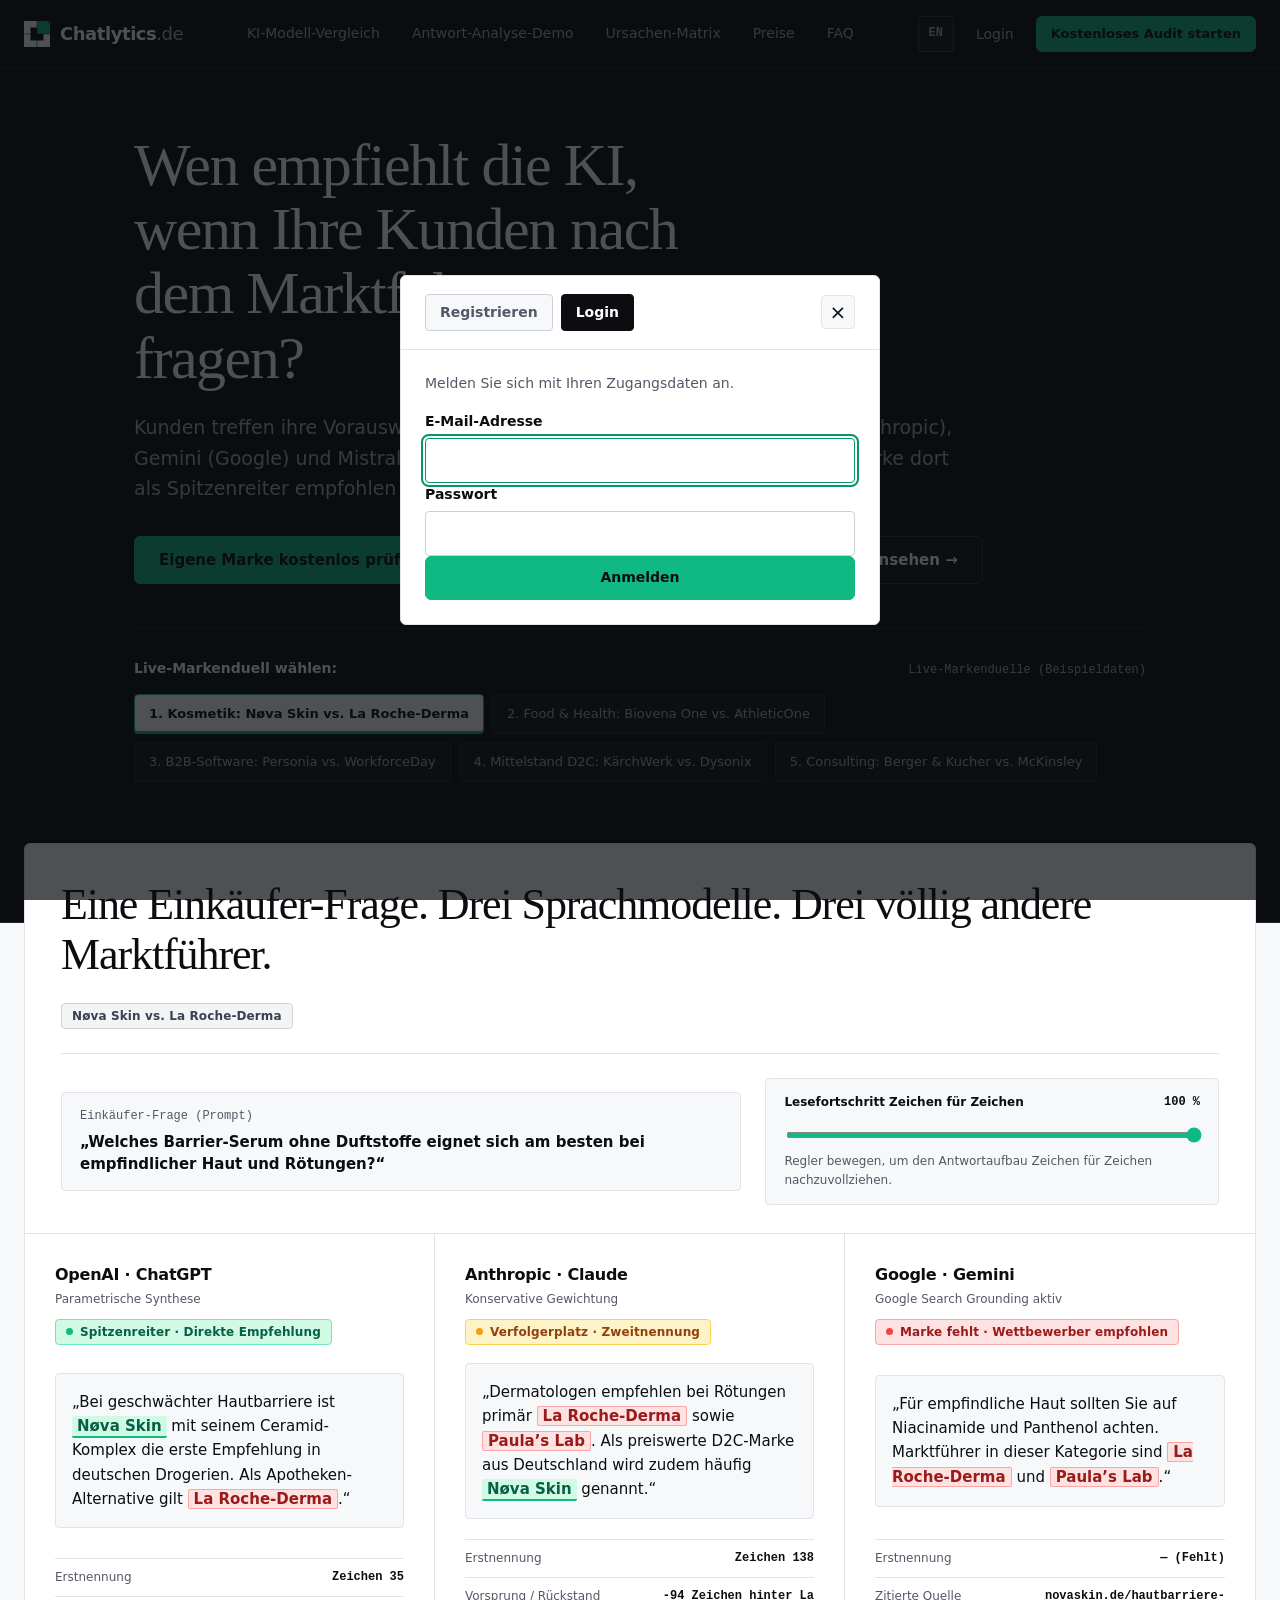
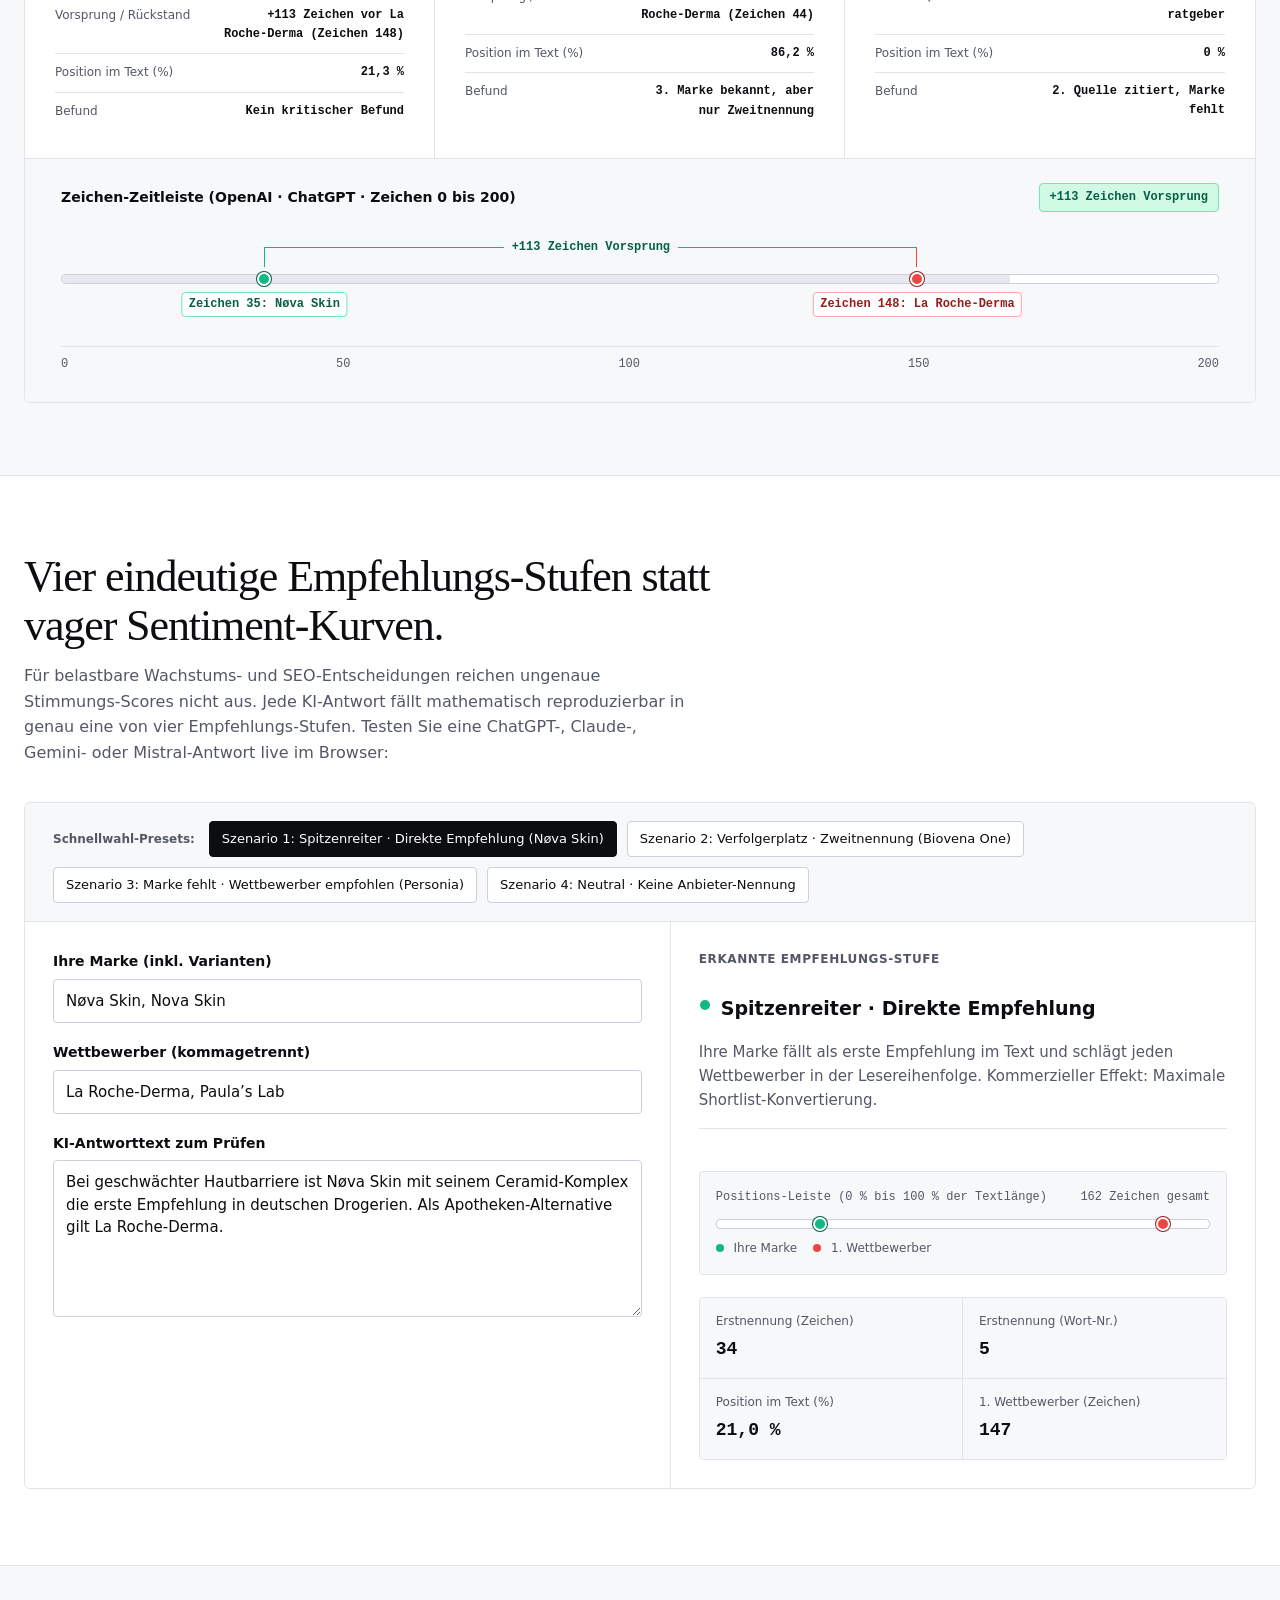
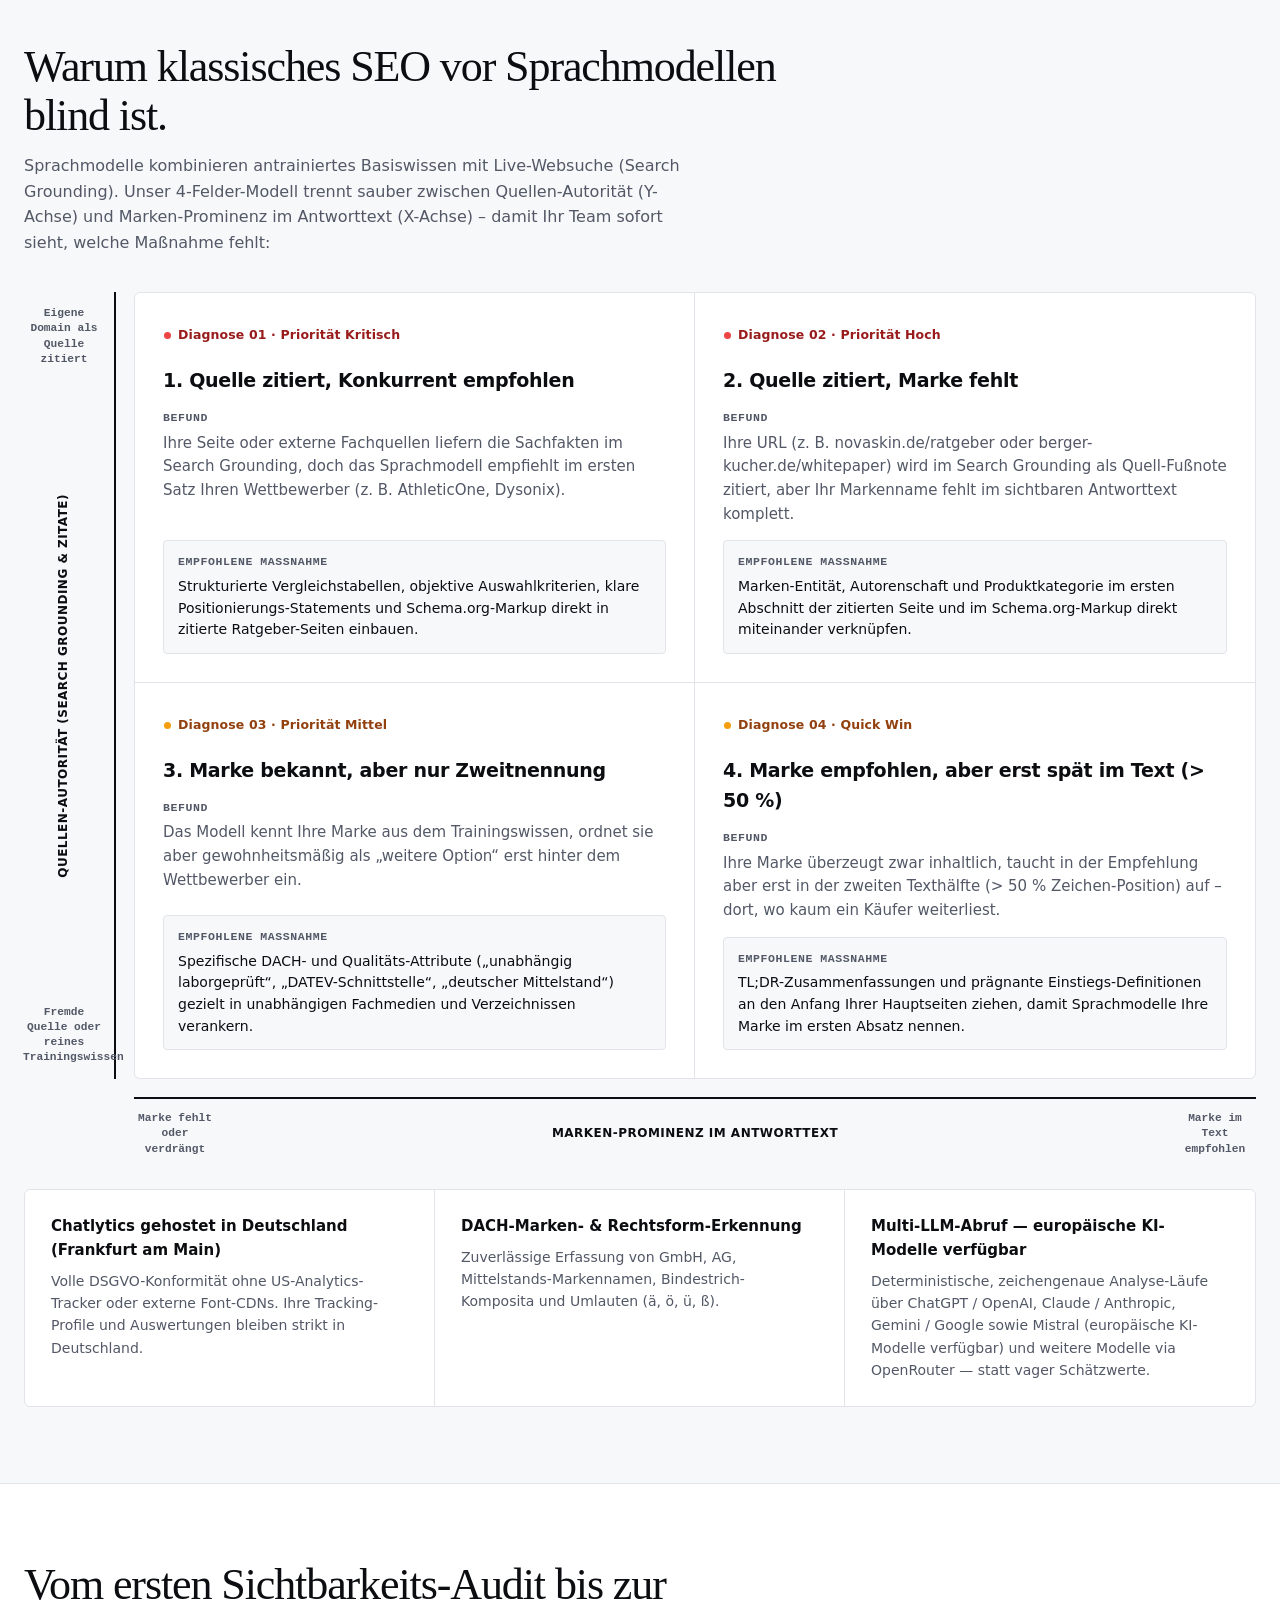
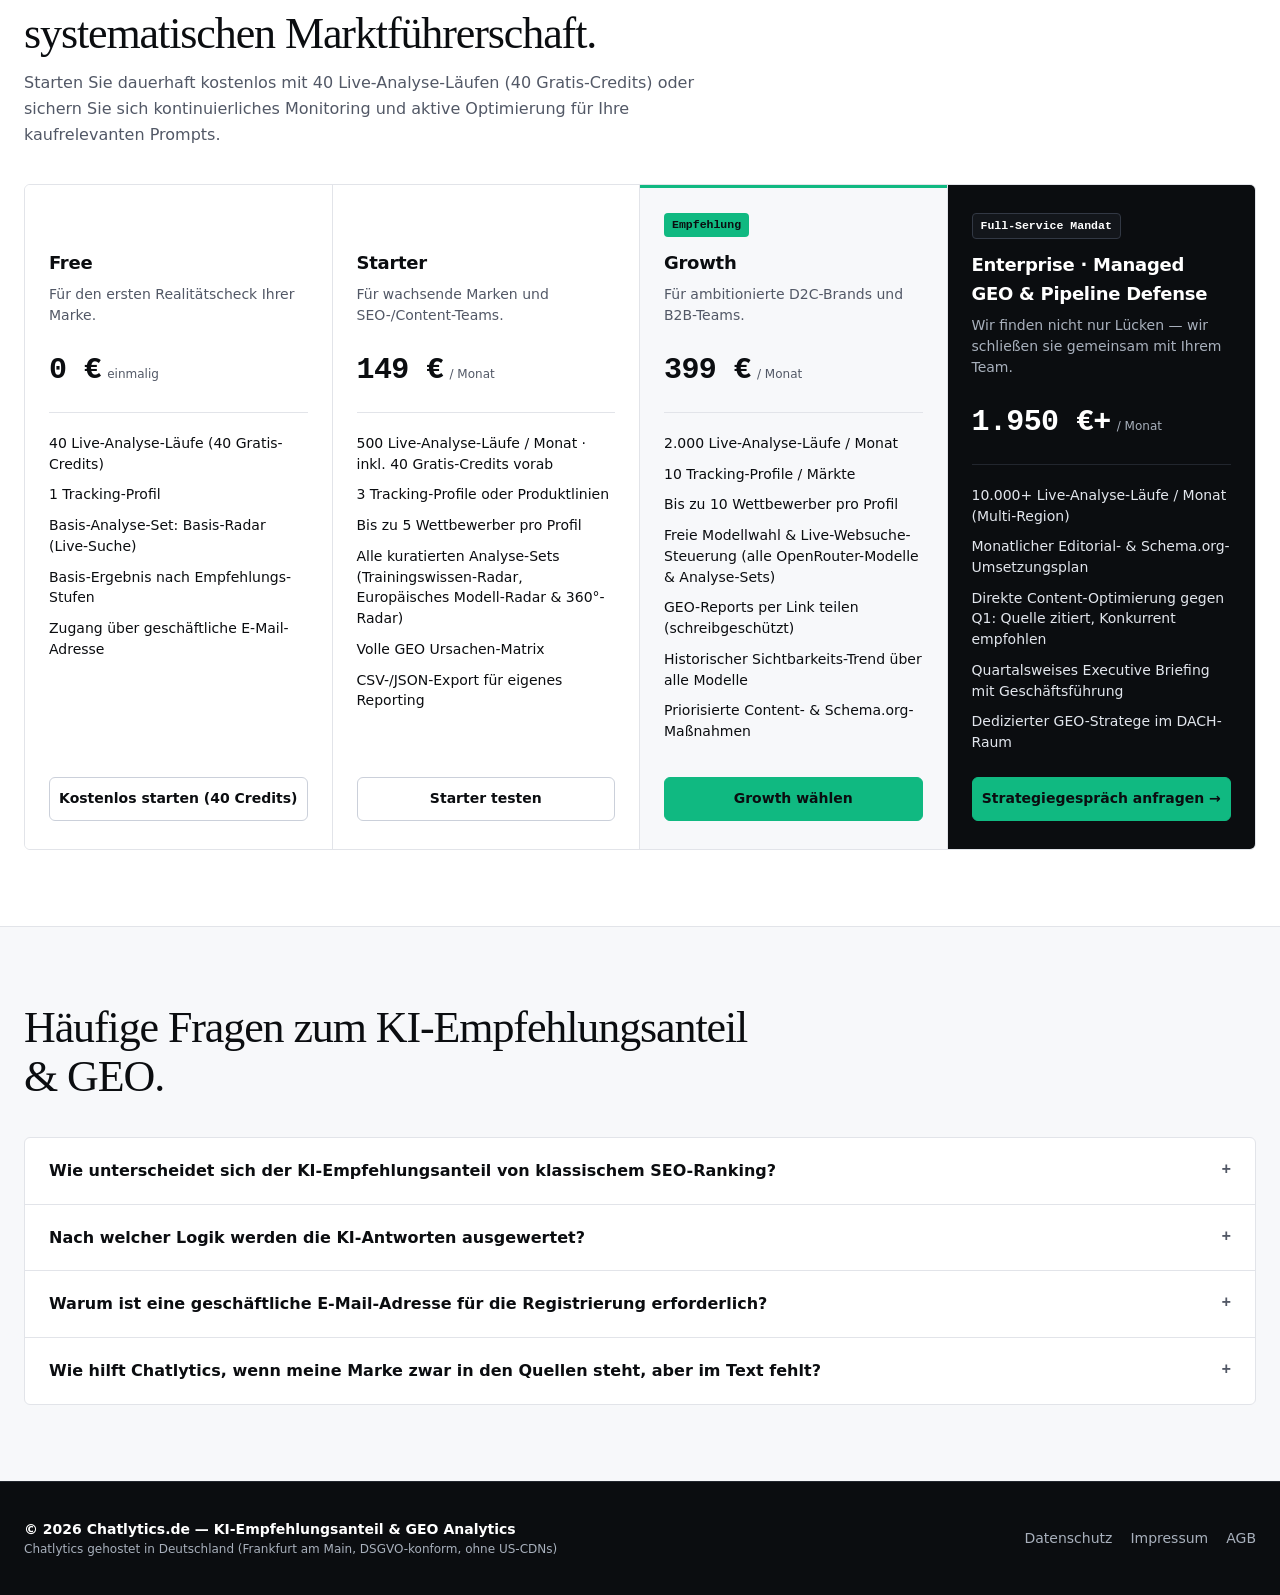
==== commit 415e98d4: "feat(ui,admin,landing,a11y): complete Senior UI/UX audit across admin, landing, and dashboard" ====
--- a/admin.html
+++ b/admin.html
@@ -3,12 +3,14 @@
 <head>
   <meta charset="UTF-8">
   <meta name="viewport" content="width=device-width, initial-scale=1.0, viewport-fit=cover">
+  <script>(function(){try{var t=localStorage.getItem('chatlytics_theme');if(t==='dark'||t==='light'){document.documentElement.setAttribute('data-theme',t);}}catch(_){}})();</script>
   <title data-i18n="admin.meta_title">Chatlytics.de — Admin-Cockpit</title>
   <meta name="description" content="Chatlytics Admin-Cockpit: Mandantenverwaltung, Credit-Kontingente, schreibgeschützte Report-Links und Demodaten-Generator.">
   <link rel="icon" href="assets/favicon.svg" type="image/svg+xml">
   <link rel="stylesheet" href="assets/css/app.css">
 </head>
 <body class="admin-body">
+  <a href="#admin-main-content" class="skip-link">Direkt zum Inhalt springen</a>
   <!-- Top Navigation Bar -->
   <header class="navbar">
     <div class="container navbar-inner">
@@ -33,6 +35,14 @@
       </nav>
 
       <div class="navbar-actions">
+        <!-- Light/Dark Theme Switcher -->
+        <button type="button" id="btn-admin-theme-toggle" class="theme-icon-btn" aria-label="Darstellung wechseln" title="Hell / Dunkel wechseln">
+          <svg width="17" height="17" viewBox="0 0 24 24" fill="none" stroke="currentColor" stroke-width="2" aria-hidden="true">
+            <circle cx="12" cy="12" r="4"></circle>
+            <path d="M12 2v2M12 20v2M4.93 4.93l1.41 1.41M17.66 17.66l1.41 1.41M2 12h2M20 12h2M6.34 17.66l-1.41 1.41M19.07 4.93l-1.41 1.41"></path>
+          </svg>
+        </button>
+
         <!-- Language Switcher -->
         <div class="lang-switch">
           <button id="btn-lang-de" type="button" class="btn-lang active" data-lang="de">DE</button>
@@ -43,14 +53,14 @@
         <!-- Current User Profile & Logout -->
         <div class="user-profile-menu">
           <span id="nav-user-email" class="user-email-text">admin@chatlytics.de</span>
-          <button id="btn-logout" type="button" class="btn btn-sm btn-dark-outline" data-i18n="auth.logout">Abmelden</button>
+          <button id="btn-logout" type="button" class="btn btn-sm btn-outline" data-i18n="auth.logout">Abmelden</button>
         </div>
       </div>
     </div>
   </header>
 
   <!-- Main Container -->
-  <main class="container admin-main">
+  <main id="admin-main-content" class="container admin-main">
     <!-- Page Header & Action Bar -->
     <section class="admin-header-section">
       <div class="admin-header-text">
@@ -121,7 +131,7 @@
       <div class="section-toolbar">
         <div class="toolbar-title-group">
           <h2 data-i18n="admin.table_title">Mandantenverzeichnis</h2>
-          <span id="user-count-badge" class="badge badge-secondary">0 Mandanten</span>
+          <span id="user-count-badge" class="results-total-count font-mono">0 Mandanten</span>
         </div>
 
         <div class="toolbar-search-group">
@@ -215,19 +225,19 @@
 
         <div id="provider-credentials-grid" class="provider-credentials-grid" aria-live="polite"></div>
 
-        <div id="models-filter-bar" class="search-toolbar" style="display: flex; flex-wrap: wrap; gap: 0.75rem; align-items: center; margin-bottom: 1rem;">
-          <input type="search" id="model-filter-search" class="form-input" style="max-width: 280px;" placeholder="Modell-ID, Name oder Provider suchen…">
-          <select id="model-filter-provider" class="form-control" style="max-width: 200px;">
+        <div id="models-filter-bar" class="admin-filter-bar">
+          <input type="search" id="model-filter-search" class="form-control" placeholder="Modell-ID, Name oder Provider suchen…">
+          <select id="model-filter-provider" class="form-control form-select">
             <option value="">Alle Provider</option>
           </select>
-          <select id="model-filter-capability" class="form-control" style="max-width: 220px;">
+          <select id="model-filter-capability" class="form-control form-select">
             <option value="">Alle Fähigkeiten</option>
             <option value="batch_api">Nur Batch-API fähig (:batch)</option>
             <option value="tools">Nur Tool-Calling (Web-Search)</option>
             <option value="allowed">Nur Freigegebene</option>
             <option value="pending">Nur Neue / Deaktivierte</option>
           </select>
-          <span id="model-filter-count" class="badge badge-secondary font-mono">0 Modelle</span>
+          <span id="model-filter-count" class="results-total-count font-mono">0 Modelle</span>
         </div>
 
         <div class="table-responsive">
@@ -264,7 +274,7 @@
             <button type="button" id="btn-reset-providers" class="btn btn-outline btn-sm" data-i18n="admin.btn_reset_providers">
               Standard wiederherstellen (inkl. meta)
             </button>
-            <button type="button" id="btn-save-providers" class="btn btn-primary btn-sm" data-i18n="admin.btn_save_providers">
+            <button type="button" id="btn-save-providers" class="btn btn-secondary btn-sm" data-i18n="admin.btn_save_providers">
               Relevantes Set speichern
             </button>
             <button type="button" id="btn-save-sync-providers" class="btn btn-primary btn-sm" data-i18n="admin.btn_save_sync_providers">
@@ -289,15 +299,15 @@
           <div id="providers-impact-warning-body" class="admin-impact-warning-body"></div>
         </div>
 
-        <div id="providers-filter-bar" class="search-toolbar" style="display: flex; flex-wrap: wrap; gap: 0.75rem; align-items: center; margin-bottom: 1rem;">
-          <input type="search" id="provider-filter-search" class="form-input" style="max-width: 300px;" placeholder="Provider, Name oder Beispielmodell suchen…" data-i18n-placeholder="admin.provider_search_placeholder">
-          <select id="provider-filter-mode" class="form-control" style="max-width: 240px;">
+        <div id="providers-filter-bar" class="admin-filter-bar">
+          <input type="search" id="provider-filter-search" class="form-control" placeholder="Provider, Name oder Beispielmodell suchen…" data-i18n-placeholder="admin.provider_search_placeholder">
+          <select id="provider-filter-mode" class="form-control form-select">
             <option value="all" data-i18n="admin.provider_filter_all">Alle Provider</option>
             <option value="relevant" data-i18n="admin.provider_filter_relevant">Nur Relevante (aktiv)</option>
             <option value="default" data-i18n="admin.provider_filter_default">Nur Standard-Provider</option>
             <option value="used" data-i18n="admin.provider_filter_used">Mit aktiven Tracking-Profilen</option>
           </select>
-          <span id="provider-filter-count" class="badge badge-secondary font-mono">0 Provider</span>
+          <span id="provider-filter-count" class="results-total-count font-mono">0 Provider</span>
         </div>
 
         <div class="table-responsive">
@@ -323,7 +333,7 @@
         <div class="section-toolbar">
           <div class="toolbar-title-group">
             <h2 data-i18n="admin.presets_title">Analyse-Sets</h2>
-            <span id="preset-count-badge" class="badge badge-secondary">0 Analyse-Sets</span>
+            <span id="preset-count-badge" class="results-total-count font-mono">0 Analyse-Sets</span>
           </div>
           <div class="admin-toolbar-actions">
             <button type="button" id="btn-new-preset" class="btn btn-primary btn-sm" data-i18n="admin.btn_new_preset">
--- a/assets/css/app.css
+++ b/assets/css/app.css
@@ -6302,3 +6302,600 @@
     -webkit-overflow-scrolling: touch;
   }
 }
+/* ==========================================================================
+   20. NEON UI/UX AUDIT: ADMIN HARMONY, LANDING MOBILE POLISH & DASHBOARD
+   ========================================================================== */
+
+/* 20A. Admin Light/Dark Surface Header, Theme Parity & WCAG Underline Tabs */
+.admin-body {
+  background-color: var(--bg-canvas);
+  color: var(--text-primary);
+}
+
+.admin-body .navbar {
+  background-color: var(--bg-surface);
+  color: var(--text-primary);
+  border-bottom: 1px solid var(--border-default);
+}
+
+.admin-body .logo,
+.admin-body .logo-mark {
+  color: var(--text-primary);
+}
+
+.admin-body .logo-tld {
+  color: var(--text-secondary);
+}
+
+.admin-body .badge-admin {
+  background-color: var(--color-primary-tint);
+  color: var(--color-primary-link);
+  border: 1px solid var(--color-primary-border);
+}
+
+.admin-body .navbar-nav .nav-link {
+  color: var(--text-secondary);
+}
+
+.admin-body .navbar-nav .nav-link:hover,
+.admin-body .navbar-nav .nav-link.active {
+  color: var(--text-primary);
+}
+
+.admin-body .navbar-nav .nav-link.active {
+  border-bottom: 2px solid var(--color-primary);
+}
+
+.admin-body .lang-switch {
+  border-color: var(--border-default);
+  background-color: var(--bg-canvas);
+}
+
+.admin-body .btn-lang {
+  color: var(--text-secondary);
+}
+
+.admin-body .btn-lang.active {
+  background-color: var(--bg-surface-subtle);
+  color: var(--text-primary);
+  font-weight: 700;
+}
+
+.admin-body .user-email-text {
+  color: var(--text-secondary);
+}
+
+.admin-body .theme-icon-btn {
+  display: inline-flex;
+  align-items: center;
+  justify-content: center;
+  width: 38px;
+  height: 38px;
+  border-radius: 8px;
+  border: 1px solid var(--border-default);
+  background-color: var(--bg-surface);
+  color: var(--text-secondary);
+  cursor: pointer;
+}
+
+.admin-body .theme-icon-btn:hover {
+  color: var(--text-primary);
+  background-color: var(--bg-surface-hover);
+}
+
+/* WCAG-Compliant Underline Tabs on Admin Cockpit (matches dashboard.html) */
+.admin-body .admin-tabs-bar {
+  display: flex;
+  flex-wrap: wrap;
+  gap: 4px;
+  padding-bottom: 0;
+  border-bottom: 1px solid var(--border-default);
+}
+
+.admin-body .admin-tab-btn {
+  position: relative;
+  padding: 11px 14px;
+  border: none;
+  border-bottom: 2px solid transparent;
+  border-radius: 6px 6px 0 0;
+  background: transparent;
+  color: var(--text-secondary);
+  font-weight: 500;
+  font-size: 0.875rem;
+  white-space: nowrap;
+}
+
+.admin-body .admin-tab-btn:hover {
+  color: var(--text-primary);
+  background-color: var(--bg-surface-subtle);
+}
+
+.admin-body .admin-tab-btn.is-active {
+  background: transparent;
+  color: var(--text-primary);
+  font-weight: 700;
+  border-bottom-color: var(--color-primary);
+}
+
+/* Admin Dark-Mode Surface, Table, Input & Modal Harmony */
+.admin-body .kpi-card,
+.admin-body .admin-table-section,
+.admin-body .admin-preset-card,
+.admin-body .admin-plan-card,
+.admin-body .modal-dialog {
+  background-color: var(--bg-surface);
+  border-color: var(--border-default);
+  color: var(--text-primary);
+}
+
+.admin-body .table,
+.admin-body .data-table {
+  color: var(--text-primary);
+}
+
+.admin-body .table th,
+.admin-body .data-table th {
+  background-color: var(--bg-canvas);
+  color: var(--text-secondary);
+  border-bottom: 1px solid var(--border-default);
+}
+
+.admin-body .table td,
+.admin-body .data-table td {
+  border-bottom: 1px solid var(--border-default);
+  color: var(--text-primary);
+}
+
+.admin-body #users-table th,
+.admin-body #users-table td {
+  padding: 10px 10px;
+  font-size: 0.8125rem;
+}
+
+.admin-body #users-table td.cell-date,
+.admin-body #users-table td:nth-child(4) {
+  white-space: nowrap;
+}
+
+.admin-body .form-input,
+.admin-body .form-control,
+.admin-body .form-select {
+  background-color: var(--bg-surface);
+  color: var(--text-primary);
+  border-color: var(--border-default);
+}
+
+.admin-body .btn-outline {
+  background-color: var(--bg-surface);
+  color: var(--text-primary);
+  border-color: var(--border-default);
+}
+
+.admin-body .btn-outline:hover:not(:disabled) {
+  background-color: var(--bg-surface-hover);
+  border-color: var(--border-strong);
+}
+
+.admin-body .results-total-count {
+  font-size: 0.8125rem;
+  font-weight: 600;
+  color: var(--text-muted);
+}
+
+.admin-body .admin-filter-bar {
+  display: grid;
+  grid-template-columns: minmax(220px, 1.4fr) repeat(2, minmax(170px, 1fr)) auto;
+  gap: 10px;
+  align-items: center;
+  padding: 14px 20px;
+  border-bottom: 1px solid var(--border-default);
+  background-color: var(--bg-canvas);
+}
+
+.admin-body .admin-filter-bar .form-control {
+  width: 100%;
+  min-width: 0;
+  min-height: 38px;
+}
+
+/* Native <details> Overflow Action Menu in #users-table */
+.admin-body .admin-quick-actions {
+  display: inline-flex;
+  align-items: center;
+  justify-content: flex-end;
+  flex-wrap: nowrap;
+  gap: 6px;
+}
+
+.admin-body .admin-action-menu {
+  position: relative;
+  display: inline-block;
+}
+
+.admin-body .admin-action-menu-trigger {
+  list-style: none;
+  cursor: pointer;
+  user-select: none;
+}
+
+.admin-body .admin-action-menu-trigger::-webkit-details-marker {
+  display: none;
+}
+
+.admin-body .admin-action-menu-list {
+  position: absolute;
+  right: 0;
+  top: calc(100% + 4px);
+  min-width: 168px;
+  z-index: 40;
+  background-color: var(--bg-surface);
+  border: 1px solid var(--border-strong);
+  border-radius: 10px;
+  padding: 6px;
+  box-shadow: var(--nav-shadow);
+  display: flex;
+  flex-direction: column;
+  gap: 2px;
+}
+
+.admin-body .admin-action-menu-item {
+  width: 100%;
+  text-align: left;
+  padding: 8px 10px;
+  min-height: 36px;
+  border: none;
+  border-radius: 6px;
+  background: transparent;
+  color: var(--text-primary);
+  font-size: 0.8125rem;
+  font-weight: 500;
+  cursor: pointer;
+}
+
+.admin-body .admin-action-menu-item:hover:not(:disabled) {
+  background-color: var(--bg-surface-subtle);
+}
+
+.admin-body .admin-action-menu-item:disabled {
+  opacity: 0.45;
+  cursor: not-allowed;
+}
+
+.admin-body .admin-action-menu-item.is-danger {
+  color: var(--color-error-text);
+}
+
+/* Admin Mobile Ergonomics (< 768px) */
+@media (max-width: 767px) {
+  .admin-body .user-email-text,
+  .admin-body .badge-admin {
+    display: none;
+  }
+
+  .admin-body .navbar-inner {
+    justify-content: space-between;
+    padding-block: 10px;
+    row-gap: 8px;
+  }
+
+  .admin-body .navbar-brand {
+    order: 1;
+  }
+
+  .admin-body .navbar-actions {
+    order: 2;
+    gap: 8px;
+  }
+
+  .admin-body .navbar-nav {
+    order: 3;
+    width: 100%;
+    padding-top: 8px;
+    border-top: 1px solid var(--border-default);
+    gap: 16px;
+  }
+
+  .admin-body #models-table td:first-child,
+  .admin-body #providers-table td:nth-child(2) {
+    flex-direction: column;
+    align-items: flex-start;
+    text-align: left;
+    gap: 4px;
+  }
+
+  .admin-body #models-table td:first-child::before,
+  .admin-body #providers-table td:nth-child(2)::before {
+    margin-right: 0;
+  }
+
+  .admin-body .admin-kpi-grid {
+    grid-template-columns: repeat(2, minmax(0, 1fr)) !important;
+    gap: 10px;
+  }
+
+  .admin-body .admin-kpi-grid .kpi-card {
+    padding: 14px;
+  }
+
+  .admin-body .admin-tabs-bar {
+    flex-wrap: nowrap;
+    overflow-x: auto;
+    -webkit-overflow-scrolling: touch;
+    scrollbar-width: none;
+    gap: 2px;
+    margin-inline: -16px;
+    padding-inline: 16px;
+  }
+
+  .admin-body .admin-tabs-bar::-webkit-scrollbar {
+    display: none;
+  }
+
+  .admin-body .admin-tab-btn {
+    flex: 0 0 auto;
+    min-height: 44px;
+    display: inline-flex;
+    align-items: center;
+  }
+
+  .admin-body .admin-filter-bar {
+    grid-template-columns: 1fr;
+    padding: 12px 14px;
+  }
+
+  /* Isolated Horizontal Scroll with Sticky Tenant Column for 11-Col #users-table */
+  .admin-body #users-table-container {
+    overflow-x: auto;
+    -webkit-overflow-scrolling: touch;
+  }
+
+  .admin-body #users-table {
+    display: table;
+    width: max-content;
+    min-width: 820px;
+  }
+
+  .admin-body #users-table thead {
+    display: table-header-group;
+  }
+
+  .admin-body #users-table tbody tr {
+    display: table-row;
+    padding: 0;
+  }
+
+  .admin-body #users-table td,
+  .admin-body #users-table th {
+    display: table-cell;
+    text-align: left;
+    padding: 10px 12px;
+    white-space: nowrap;
+    vertical-align: middle;
+  }
+
+  .admin-body #users-table td::before {
+    display: none !important;
+    content: none !important;
+  }
+
+  .admin-body #users-table th:first-child,
+  .admin-body #users-table td:first-child {
+    display: none;
+  }
+
+  .admin-body #users-table th:nth-child(2),
+  .admin-body #users-table td:nth-child(2) {
+    position: sticky;
+    left: 0;
+    z-index: 4;
+    background-color: var(--bg-surface);
+    border-right: 1px solid var(--border-default);
+    max-width: 190px;
+    overflow: hidden;
+    text-overflow: ellipsis;
+  }
+
+  .admin-body #users-table th:nth-child(2) {
+    background-color: var(--bg-canvas);
+    z-index: 5;
+  }
+
+  .admin-body .admin-action-menu-item {
+    min-height: 44px;
+  }
+}
+
+/* 20B. Landing Page Mobile Header CTA, Scroll-Snap Controls, Timeline & Quiet Badges */
+.nav-signup-cta .nav-cta-short {
+  display: none;
+}
+
+.timeline-mobile-legend {
+  display: none;
+}
+
+.wb-result-heading-row {
+  display: flex;
+  align-items: center;
+  gap: 10px;
+}
+
+.wb-status-dot-badge {
+  padding: 0 !important;
+  background: transparent !important;
+  border: none !important;
+  min-width: 12px;
+  min-height: 12px;
+  display: inline-flex;
+  align-items: center;
+  justify-content: center;
+  flex-shrink: 0;
+}
+
+.wb-status-dot-badge .status-dot {
+  width: 10px;
+  height: 10px;
+}
+
+.matrix-quad .quad-meta {
+  margin-bottom: 4px;
+}
+
+.matrix-quad .quad-meta .status-badge {
+  background: transparent;
+  border-color: transparent;
+  padding: 0;
+  font-size: 0.78125rem;
+  font-weight: 600;
+}
+
+@media (max-width: 767px) {
+  .industry-tabs {
+    flex-wrap: nowrap;
+    overflow-x: auto;
+    scroll-snap-type: x proximity;
+    -webkit-overflow-scrolling: touch;
+    scrollbar-width: none;
+    padding-bottom: 4px;
+  }
+
+  .industry-tabs::-webkit-scrollbar {
+    display: none;
+  }
+
+  .industry-tab {
+    flex: 0 0 auto;
+    scroll-snap-align: start;
+    white-space: nowrap;
+    min-height: 44px;
+  }
+
+  .preset-bar {
+    flex-wrap: nowrap;
+    overflow-x: auto;
+    scroll-snap-type: x proximity;
+    -webkit-overflow-scrolling: touch;
+    scrollbar-width: none;
+    padding: 14px 16px;
+  }
+
+  .preset-bar::-webkit-scrollbar {
+    display: none;
+  }
+
+  .preset-bar-label {
+    flex: 0 0 auto;
+    white-space: nowrap;
+  }
+
+  .preset-btn {
+    flex: 0 0 auto;
+    scroll-snap-align: start;
+    white-space: nowrap;
+    min-height: 44px;
+  }
+}
+
+@media (max-width: 639px) {
+  .dossier-timeline .timeline-track-wrap {
+    padding-top: 16px;
+    padding-bottom: 14px;
+  }
+
+  .dossier-timeline .timeline-bracket-label,
+  .dossier-timeline .timeline-pin-tag {
+    display: none;
+  }
+
+  .dossier-timeline .timeline-bracket {
+    top: -12px;
+    height: 10px;
+  }
+
+  .timeline-mobile-legend {
+    display: flex;
+    flex-wrap: wrap;
+    gap: 8px 16px;
+    margin-top: 12px;
+    padding-top: 10px;
+    border-top: 1px solid var(--border-default);
+  }
+
+  .timeline-mobile-legend-item {
+    display: flex;
+    align-items: center;
+    gap: 7px;
+    font-size: 0.75rem;
+    color: var(--text-primary);
+    min-width: 0;
+  }
+
+  .timeline-mobile-legend-item span:last-child {
+    overflow: hidden;
+    text-overflow: ellipsis;
+    white-space: nowrap;
+  }
+
+  .timeline-legend-dot {
+    width: 9px;
+    height: 9px;
+    border-radius: 50%;
+    flex-shrink: 0;
+  }
+
+  .timeline-legend-dot.is-brand {
+    background-color: var(--color-success);
+  }
+
+  .timeline-legend-dot.is-comp {
+    background-color: var(--color-error);
+  }
+}
+
+@media (max-width: 480px) {
+  .nav-actions #btn-open-signup.nav-signup-cta {
+    display: inline-flex !important;
+    padding: 0 11px;
+    font-size: 0.78125rem;
+    white-space: nowrap;
+  }
+
+  .nav-signup-cta .nav-cta-full {
+    display: none;
+  }
+
+  .nav-signup-cta .nav-cta-short {
+    display: inline;
+  }
+}
+
+/* 20C. Dashboard Post-Refactor Polish */
+.dashboard-body .section-page-head-row {
+  display: flex;
+  align-items: flex-start;
+  justify-content: space-between;
+  gap: 14px;
+  flex-wrap: wrap;
+}
+
+.dashboard-body .results-reset-btn {
+  white-space: nowrap;
+}
+
+@media (max-width: 767px) {
+  .dashboard-body .section-page-head-row .btn {
+    width: 100%;
+  }
+
+  .dashboard-body .mobile-range-chip-btn {
+    border: none;
+    background: transparent;
+    padding: 0 4px;
+    min-height: 44px;
+    color: var(--text-secondary);
+  }
+
+  .dashboard-body .user-results-filters .results-reset-btn {
+    grid-column: 1 / -1;
+  }
+}
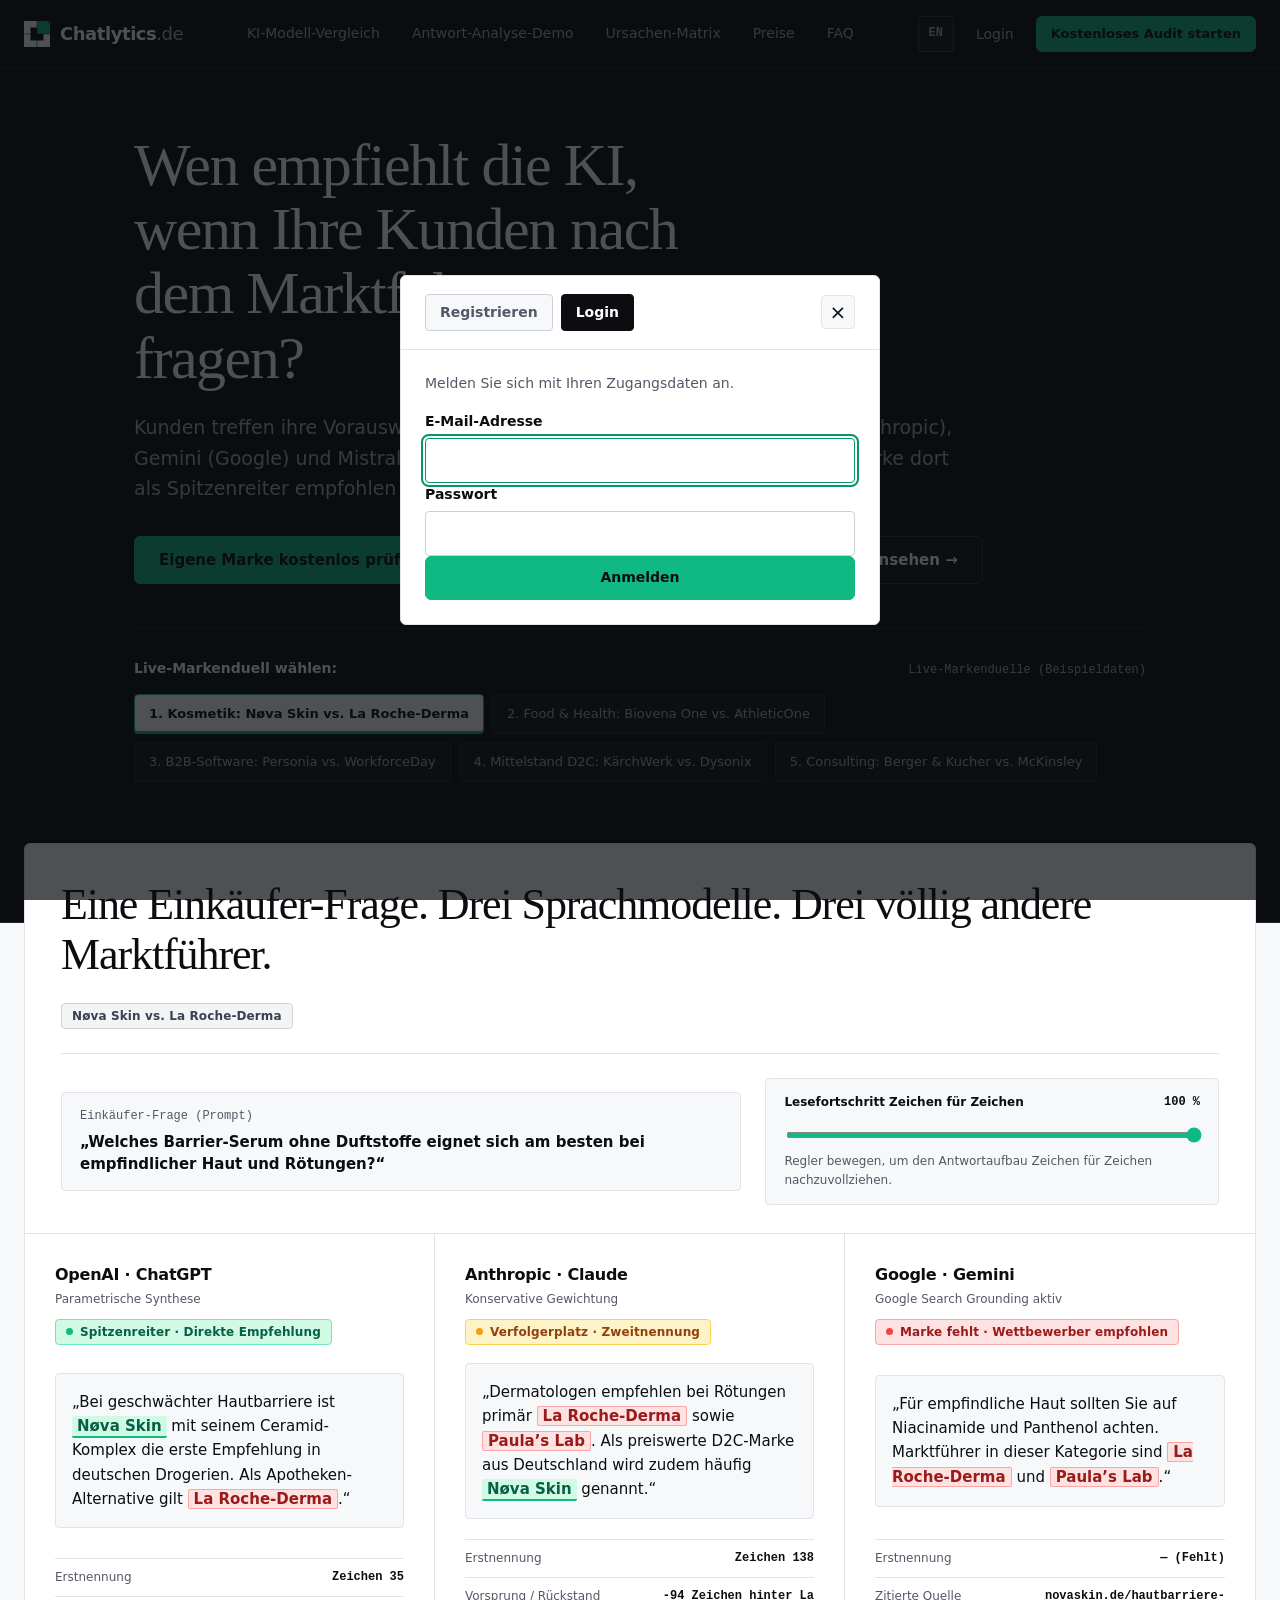
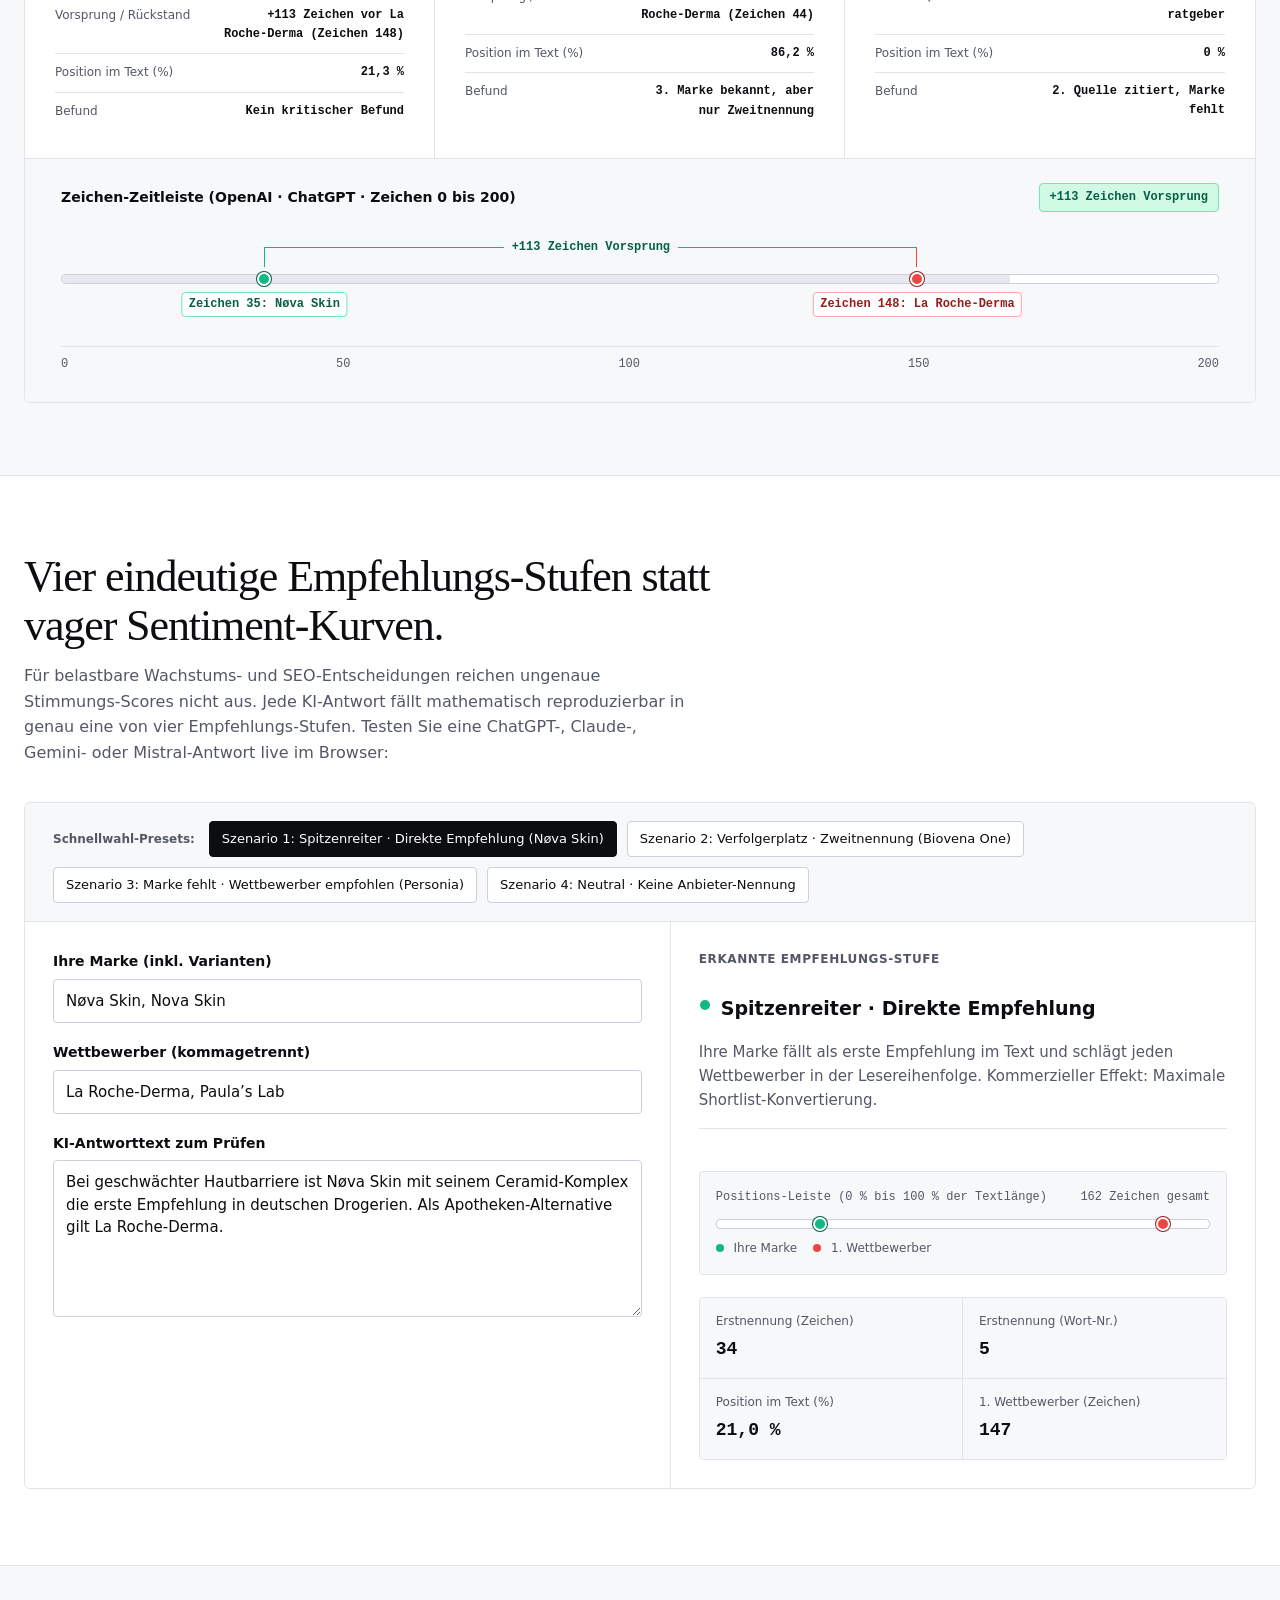
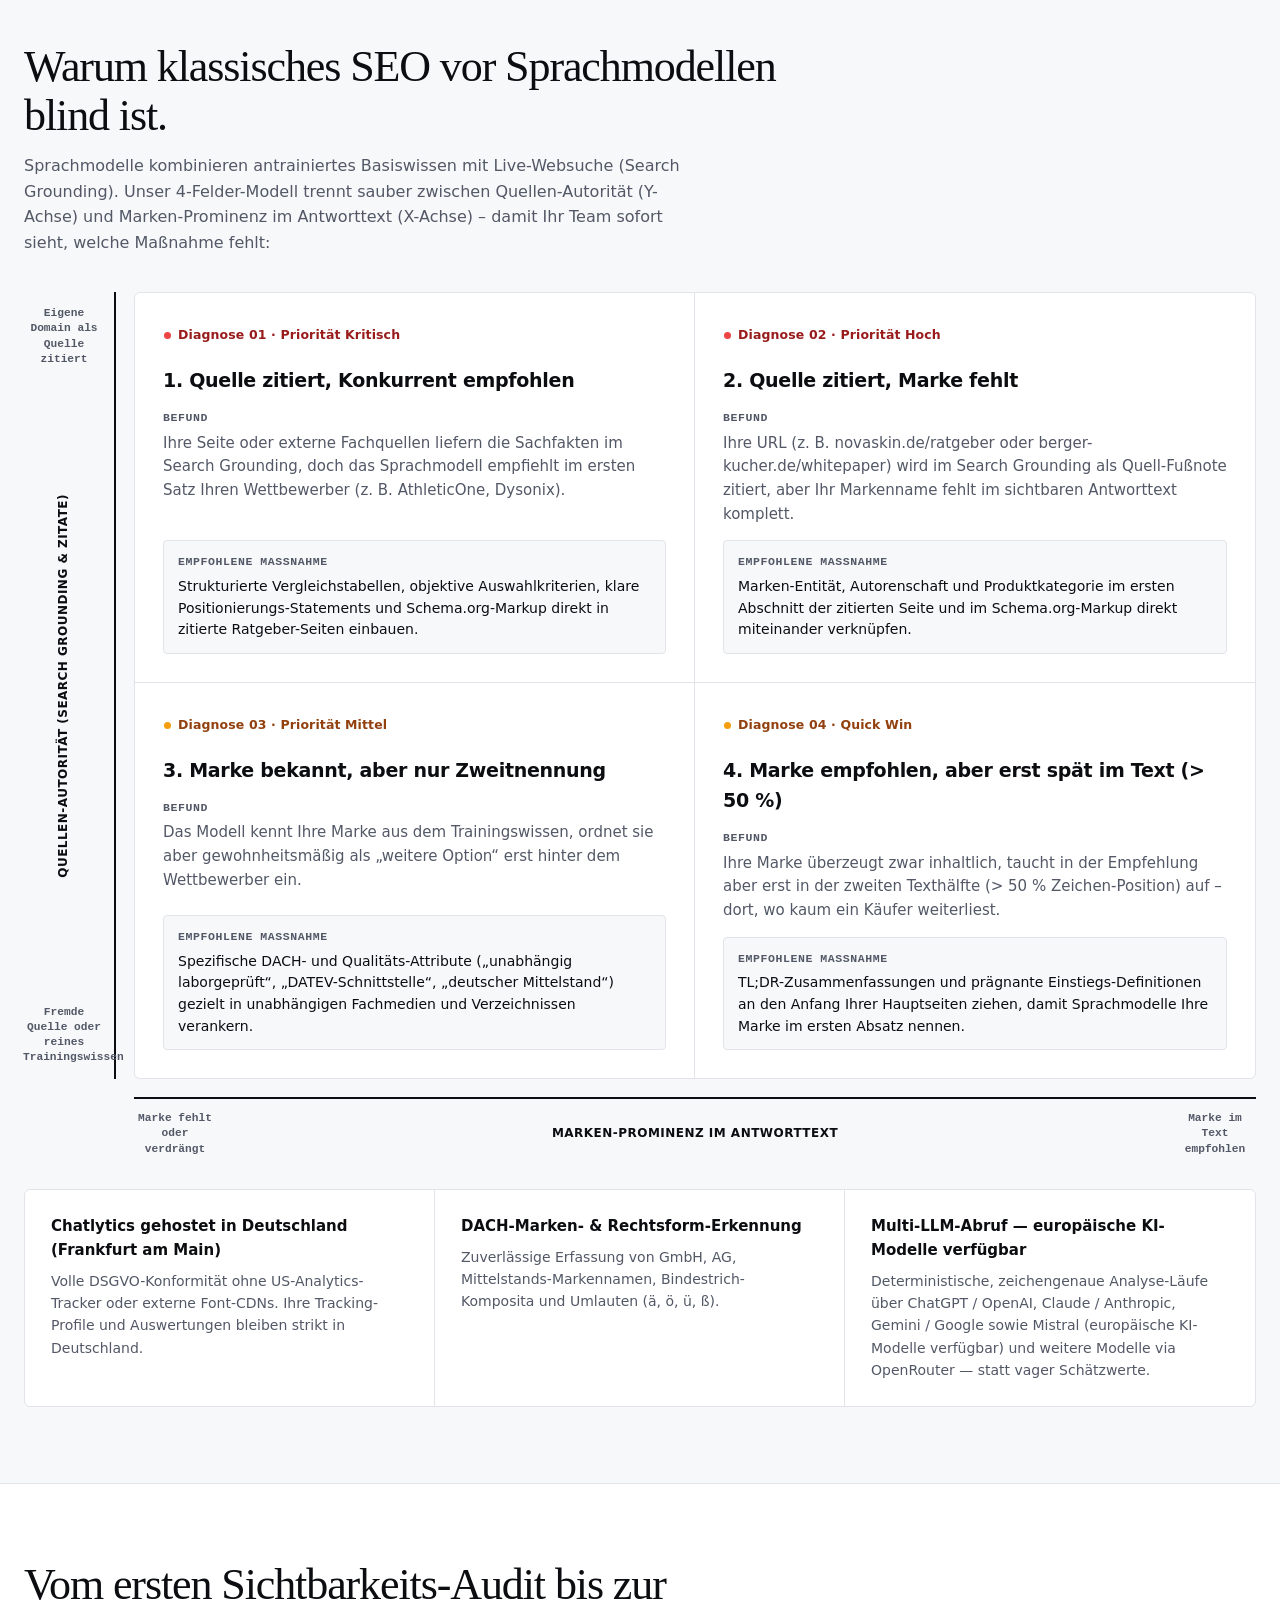
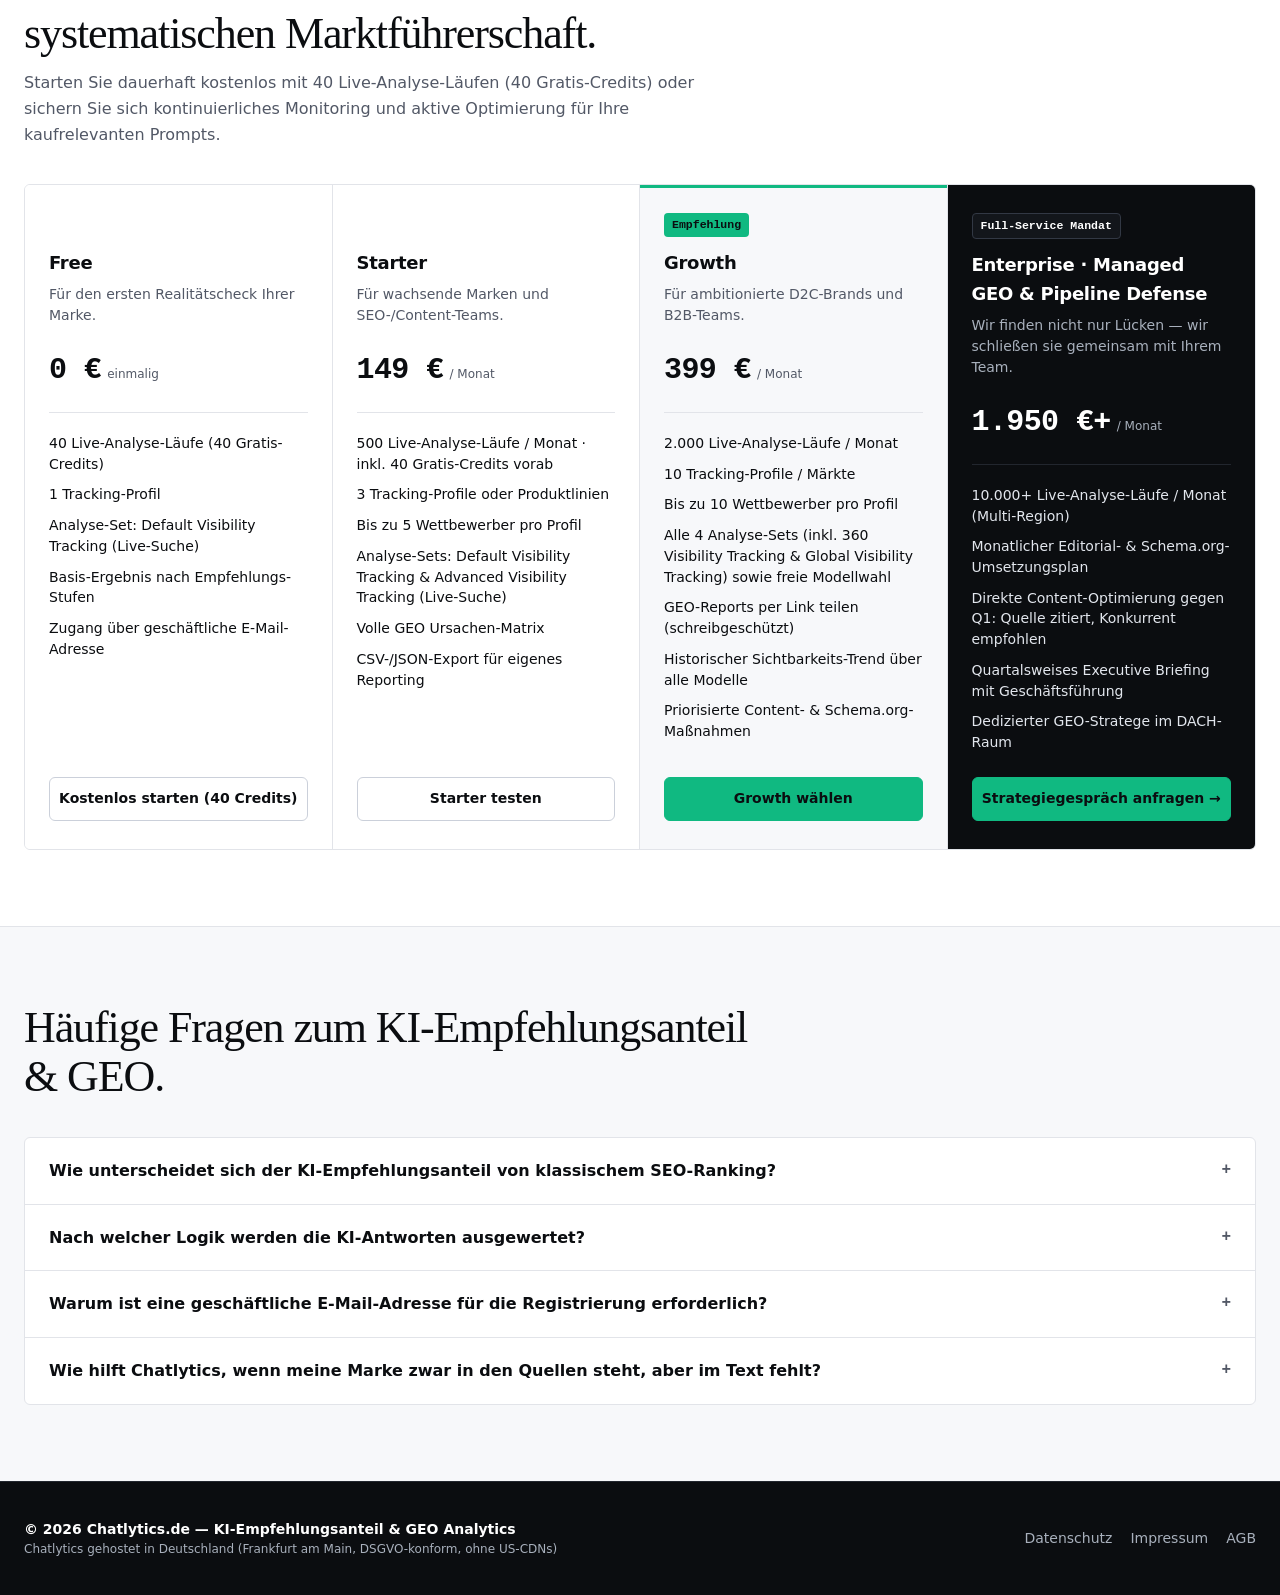
==== commit 139784a9: "feat(admin,protocol): Markdown viewer with dual copy, 4 visibility presets, and n8n model watcher" ====
--- a/admin.html
+++ b/admin.html
@@ -106,13 +106,28 @@
       </div>
     </section>
 
+    <!-- Model Lifecycle Alerts Banner (hidden when 0 open alerts) -->
+    <section id="admin-model-alerts-banner" class="admin-alerts-banner" role="region" aria-live="polite" hidden>
+      <div class="admin-alerts-banner-main">
+        <span class="admin-alerts-banner-dot" aria-hidden="true"></span>
+        <div class="admin-alerts-banner-copy">
+          <strong id="admin-alerts-banner-title" data-i18n="admin.alerts_banner_title">Modell-Hinweise verfügbar</strong>
+          <span id="admin-alerts-banner-summary" class="text-muted"></span>
+        </div>
+      </div>
+      <button type="button" id="btn-open-model-alerts" class="btn btn-sm btn-outline" data-i18n="admin.alerts_banner_cta">
+        Hinweise prüfen →
+      </button>
+    </section>
+
     <!-- Admin-Cockpit Navigation Tabs -->
     <nav class="admin-tabs-bar" role="tablist" aria-label="Admin-Cockpit Bereiche">
       <button type="button" id="admin-tab-users" class="admin-tab-btn is-active" role="tab" aria-selected="true" data-tab="users" data-i18n="admin.tab_users">
         Mandanten &amp; Telemetrie
       </button>
-      <button type="button" id="admin-tab-models" class="admin-tab-btn" role="tab" aria-selected="false" data-tab="models" data-i18n="admin.tab_models">
-        KI-Modelle &amp; Live-Engine Sync
+      <button type="button" id="admin-tab-models" class="admin-tab-btn" role="tab" aria-selected="false" data-tab="models">
+        <span data-i18n="admin.tab_models">KI-Modelle &amp; Live-Engine Sync</span>
+        <span id="admin-tab-models-alert-badge" class="admin-tab-badge" hidden>0</span>
       </button>
       <button type="button" id="admin-tab-providers" class="admin-tab-btn" role="tab" aria-selected="false" data-tab="providers" data-i18n="admin.tab_providers">
         OpenRouter Provider
@@ -214,6 +229,9 @@
             <span id="n8n-sync-status-badge" class="badge badge-secondary" data-i18n="admin.sync_status_idle">Status: Bereit</span>
           </div>
           <div class="admin-toolbar-actions">
+            <button type="button" id="btn-run-model-watcher" class="btn btn-outline btn-sm" data-i18n="admin.btn_run_watcher">
+              Nachfolger/EOL jetzt prüfen
+            </button>
             <button type="button" id="btn-sync-n8n-models" class="btn btn-primary btn-sm" data-i18n="admin.btn_sync_n8n">
               Modelle live aus Worker-Engine abrufen
             </button>
@@ -222,6 +240,19 @@
             </button>
           </div>
         </div>
+
+        <section id="admin-model-alerts-panel" class="admin-model-alerts-panel" aria-live="polite" hidden>
+          <div class="admin-model-alerts-header">
+            <div>
+              <h3 class="admin-model-alerts-title" data-i18n="admin.alerts_panel_title">Nachfolger- &amp; End-of-Life-Hinweise</h3>
+              <p class="admin-model-alerts-desc" data-i18n="admin.alerts_panel_desc">
+                Automatisch erkannte Nachfolgemodelle und EOL-Meldungen. Keine stille Umstellung — Sie entscheiden per 1-Klick, ob Analyse-Sets aktualisiert werden.
+              </p>
+            </div>
+            <span id="admin-model-alerts-count" class="badge badge-warning font-mono">0 offen</span>
+          </div>
+          <div id="admin-model-alerts-list" class="admin-model-alerts-list"></div>
+        </section>
 
         <div id="provider-credentials-grid" class="provider-credentials-grid" aria-live="polite"></div>
 
@@ -626,7 +657,7 @@
         <div class="admin-form-grid-2">
           <div class="form-group">
             <label for="preset-id" class="form-label">Slug / ID</label>
-            <input type="text" id="preset-id" class="form-input font-mono" placeholder="z.B. dach_core_baseline" required>
+            <input type="text" id="preset-id" class="form-input font-mono" placeholder="z.B. default_visibility_tracking" required>
           </div>
           <div class="form-group">
             <label for="preset-sort-order" class="form-label">Sortierung</label>
@@ -716,6 +747,7 @@
   <script type="module" src="assets/js/i18n.js"></script>
   <script type="module" src="assets/js/api-client.js"></script>
   <script type="module" src="assets/js/auth.js"></script>
+  <script type="module" src="assets/js/markdown.js"></script>
   <script defer src="assets/js/admin.js"></script>
 </body>
 </html>
--- a/assets/css/app.css
+++ b/assets/css/app.css
@@ -6899,3 +6899,493 @@
     grid-column: 1 / -1;
   }
 }
+
+/* ==========================================================================
+   NEON UI/UX ADMIN LOGIC: Markdown Protocol Viewer, Copy Mini-Icons & Model Alerts
+   ========================================================================== */
+
+.md-answer-box {
+  position: relative;
+  border: 1px solid var(--border-default);
+  border-radius: 10px;
+  background-color: var(--bg-surface);
+  padding: 14px 16px;
+  min-width: 0;
+}
+
+.md-copy-toolbar {
+  position: absolute;
+  top: 10px;
+  right: 10px;
+  display: inline-flex;
+  align-items: center;
+  gap: 6px;
+  padding: 3px;
+  border-radius: 8px;
+  background-color: var(--bg-surface-subtle);
+  border: 1px solid var(--border-default);
+  z-index: 2;
+}
+
+.md-copy-btn {
+  display: inline-flex;
+  align-items: center;
+  justify-content: center;
+  width: 34px;
+  height: 34px;
+  padding: 0;
+  border: 1px solid transparent;
+  border-radius: 6px;
+  background-color: transparent;
+  color: var(--text-secondary);
+  cursor: pointer;
+  transition: background-color 0.15s ease, color 0.15s ease, border-color 0.15s ease;
+}
+
+.md-copy-btn:hover,
+.md-copy-btn:focus-visible {
+  background-color: var(--bg-surface);
+  color: var(--text-primary);
+  border-color: var(--border-strong);
+  outline: none;
+}
+
+.md-copy-btn:focus-visible {
+  box-shadow: 0 0 0 2px var(--color-focus-ring);
+}
+
+.md-copy-btn.is-copied {
+  background-color: var(--color-success-bg);
+  color: var(--color-success-text);
+  border-color: var(--color-success-border);
+}
+
+.md-prose {
+  padding-right: 84px;
+  color: var(--text-primary);
+  font-size: 0.9rem;
+  line-height: 1.62;
+  overflow-wrap: anywhere;
+  word-break: break-word;
+}
+
+.md-prose > *:first-child {
+  margin-top: 0;
+}
+
+.md-prose > *:last-child {
+  margin-bottom: 0;
+}
+
+.md-heading {
+  font-weight: 700;
+  color: var(--text-primary);
+  line-height: 1.3;
+  margin: 1rem 0 0.45rem;
+}
+
+.md-h1 {
+  font-size: 1.125rem;
+  border-bottom: 1px solid var(--border-default);
+  padding-bottom: 0.3rem;
+}
+
+.md-h2 {
+  font-size: 1.02rem;
+}
+
+.md-h3,
+.md-h4 {
+  font-size: 0.94rem;
+}
+
+.md-paragraph {
+  margin: 0.55rem 0;
+}
+
+.md-list {
+  margin: 0.55rem 0;
+  padding-left: 1.35rem;
+  list-style-type: disc;
+}
+
+.md-list-ordered {
+  list-style-type: decimal;
+}
+
+.md-list li {
+  margin: 0.28rem 0;
+}
+
+.md-blockquote {
+  margin: 0.7rem 0;
+  padding: 0.45rem 0.85rem;
+  border-left: 3px solid var(--color-primary);
+  background-color: var(--bg-surface-subtle);
+  border-radius: 0 6px 6px 0;
+  color: var(--text-secondary);
+}
+
+.md-inline-code {
+  font-family: var(--font-mono);
+  font-size: 0.84em;
+  padding: 0.12em 0.38em;
+  border-radius: 5px;
+  background-color: var(--bg-surface-subtle);
+  border: 1px solid var(--border-default);
+}
+
+.md-code-block {
+  margin: 0.75rem 0;
+  padding: 12px 14px;
+  border-radius: 8px;
+  background-color: var(--bg-surface-subtle);
+  border: 1px solid var(--border-default);
+  overflow-x: auto;
+  font-family: var(--font-mono);
+  font-size: 0.82rem;
+  line-height: 1.5;
+}
+
+.md-hr {
+  border: 0;
+  border-top: 1px solid var(--border-default);
+  margin: 0.9rem 0;
+}
+
+.md-link {
+  color: var(--color-primary-text);
+  text-decoration: underline;
+  text-underline-offset: 2px;
+}
+
+.md-link:hover {
+  color: var(--color-primary-hover);
+}
+
+.md-table-wrap {
+  width: 100%;
+  overflow-x: auto;
+  margin: 0.75rem 0;
+  border: 1px solid var(--border-default);
+  border-radius: 8px;
+}
+
+.md-table {
+  width: 100%;
+  border-collapse: collapse;
+  font-size: 0.84rem;
+}
+
+.md-table th,
+.md-table td {
+  padding: 8px 10px;
+  border-bottom: 1px solid var(--border-default);
+  text-align: left;
+  vertical-align: top;
+}
+
+.md-table thead th {
+  background-color: var(--bg-surface-subtle);
+  font-weight: 600;
+  color: var(--text-primary);
+}
+
+.md-table tbody tr:last-child td {
+  border-bottom: none;
+}
+
+/* Expandable AI Answer Rows inside Admin Run & Token Inspector Modal */
+.admin-token-row {
+  cursor: pointer;
+  transition: background-color 0.14s ease;
+}
+
+.admin-token-row:hover,
+.admin-token-row.is-open {
+  background-color: var(--bg-surface-subtle);
+}
+
+.admin-token-date-cell {
+  white-space: nowrap;
+}
+
+.admin-token-expand-btn {
+  display: inline-flex;
+  align-items: center;
+  justify-content: center;
+  width: 24px;
+  height: 24px;
+  margin-right: 6px;
+  padding: 0;
+  border: 1px solid var(--border-default);
+  border-radius: 5px;
+  background-color: var(--bg-surface);
+  color: var(--text-secondary);
+  font-size: 0.78rem;
+  cursor: pointer;
+  vertical-align: middle;
+}
+
+.admin-token-answer-row td {
+  background-color: var(--bg-surface-subtle);
+  padding: 12px 14px;
+}
+
+.admin-token-answer-panel {
+  min-width: 0;
+}
+
+/* Admin Model Lifecycle Alerts Banner & Actionable Panel */
+.admin-alerts-banner {
+  display: flex;
+  align-items: center;
+  justify-content: space-between;
+  gap: 12px;
+  padding: 12px 16px;
+  margin-bottom: 1rem;
+  border-radius: 10px;
+  border: 1px solid var(--color-warning-border);
+  background-color: var(--color-warning-bg);
+  color: var(--text-primary);
+}
+
+.admin-alerts-banner.is-critical {
+  border-color: var(--color-error-border);
+  background-color: var(--color-error-bg);
+}
+
+.admin-alerts-banner[hidden] {
+  display: none !important;
+}
+
+.admin-alerts-banner-main {
+  display: flex;
+  align-items: center;
+  gap: 10px;
+  min-width: 0;
+}
+
+.admin-alerts-banner-dot {
+  width: 10px;
+  height: 10px;
+  border-radius: 50%;
+  background-color: var(--color-warning);
+  flex-shrink: 0;
+}
+
+.admin-alerts-banner.is-critical .admin-alerts-banner-dot {
+  background-color: var(--color-error);
+}
+
+.admin-alerts-banner-copy {
+  display: flex;
+  flex-wrap: wrap;
+  align-items: baseline;
+  gap: 6px 10px;
+  font-size: 0.875rem;
+}
+
+.admin-tab-badge {
+  display: inline-flex;
+  align-items: center;
+  justify-content: center;
+  min-width: 19px;
+  height: 19px;
+  padding: 0 5px;
+  margin-left: 6px;
+  border-radius: 999px;
+  background-color: var(--color-error);
+  color: #FFFFFF;
+  font-family: var(--font-mono);
+  font-size: 0.7rem;
+  font-weight: 700;
+  line-height: 1;
+}
+
+.admin-tab-badge[hidden] {
+  display: none !important;
+}
+
+.admin-model-alerts-panel {
+  margin-bottom: 1.25rem;
+  padding: 14px 16px;
+  border-radius: 12px;
+  border: 1px solid var(--border-strong);
+  background-color: var(--bg-surface-subtle);
+}
+
+.admin-model-alerts-panel[hidden] {
+  display: none !important;
+}
+
+.admin-model-alerts-header {
+  display: flex;
+  align-items: flex-start;
+  justify-content: space-between;
+  gap: 12px;
+  margin-bottom: 12px;
+}
+
+.admin-model-alerts-title {
+  margin: 0 0 2px;
+  font-size: 0.96rem;
+  font-weight: 700;
+  color: var(--text-primary);
+}
+
+.admin-model-alerts-desc {
+  margin: 0;
+  font-size: 0.82rem;
+  color: var(--text-secondary);
+}
+
+.admin-model-alerts-list {
+  display: grid;
+  grid-template-columns: repeat(auto-fit, minmax(300px, 1fr));
+  gap: 12px;
+}
+
+.admin-alert-card {
+  display: flex;
+  flex-direction: column;
+  gap: 8px;
+  padding: 14px;
+  border-radius: 10px;
+  border: 1px solid var(--border-default);
+  border-left-width: 4px;
+  background-color: var(--bg-surface);
+}
+
+.admin-alert-card.is-critical {
+  border-left-color: var(--color-error);
+}
+
+.admin-alert-card.is-warning {
+  border-left-color: var(--color-warning);
+}
+
+.admin-alert-card.is-info {
+  border-left-color: var(--color-primary);
+}
+
+.admin-alert-card .badge-danger {
+  background-color: var(--color-error-bg);
+  color: var(--color-error-text);
+  border: 1px solid var(--color-error-border);
+}
+
+[data-theme="dark"] .admin-alert-card .badge-danger {
+  background-color: rgba(239, 68, 68, 0.18);
+  color: #FCA5A5;
+  border-color: rgba(239, 68, 68, 0.45);
+}
+
+.admin-alert-card-head {
+  display: flex;
+  align-items: center;
+  justify-content: space-between;
+  gap: 8px;
+  flex-wrap: wrap;
+}
+
+.admin-alert-model-transition {
+  display: flex;
+  align-items: center;
+  flex-wrap: wrap;
+  gap: 6px;
+  font-size: 0.82rem;
+}
+
+.admin-alert-model-old,
+.admin-alert-model-new {
+  padding: 2px 7px;
+  border-radius: 5px;
+  background-color: var(--bg-surface-subtle);
+  border: 1px solid var(--border-default);
+  word-break: break-all;
+}
+
+.admin-alert-model-new {
+  background-color: var(--color-success-bg);
+  border-color: var(--color-success-border);
+  color: var(--color-success-text);
+  font-weight: 600;
+}
+
+.admin-alert-arrow {
+  color: var(--text-muted);
+  font-weight: 700;
+}
+
+.admin-alert-reason {
+  margin: 0;
+  font-size: 0.84rem;
+  line-height: 1.48;
+  color: var(--text-secondary);
+}
+
+.admin-alert-source-link {
+  color: var(--color-primary-text);
+  text-decoration: underline;
+  font-weight: 600;
+  white-space: nowrap;
+}
+
+.admin-alert-meta {
+  display: flex;
+  align-items: center;
+  flex-wrap: wrap;
+  gap: 6px;
+}
+
+.admin-alert-card-actions {
+  display: flex;
+  align-items: center;
+  flex-wrap: wrap;
+  gap: 8px;
+  margin-top: auto;
+  padding-top: 6px;
+}
+
+[data-theme="dark"] .admin-alerts-banner {
+  background-color: rgba(245, 158, 11, 0.14);
+  border-color: rgba(245, 158, 11, 0.42);
+}
+
+[data-theme="dark"] .admin-alerts-banner.is-critical {
+  background-color: rgba(239, 68, 68, 0.16);
+  border-color: rgba(239, 68, 68, 0.45);
+}
+
+[data-theme="dark"] .admin-alert-model-new {
+  background-color: rgba(16, 185, 129, 0.16);
+  border-color: rgba(16, 185, 129, 0.4);
+  color: #6EE7B7;
+}
+
+@media (max-width: 767px) {
+  .md-copy-btn {
+    width: 44px;
+    height: 44px;
+  }
+
+  .md-prose {
+    padding-right: 0;
+    padding-top: 46px;
+  }
+
+  .admin-alerts-banner {
+    flex-direction: column;
+    align-items: stretch;
+  }
+
+  .admin-model-alerts-list {
+    grid-template-columns: 1fr;
+  }
+
+  .admin-alert-card-actions .btn {
+    min-height: 44px;
+  }
+}
+
